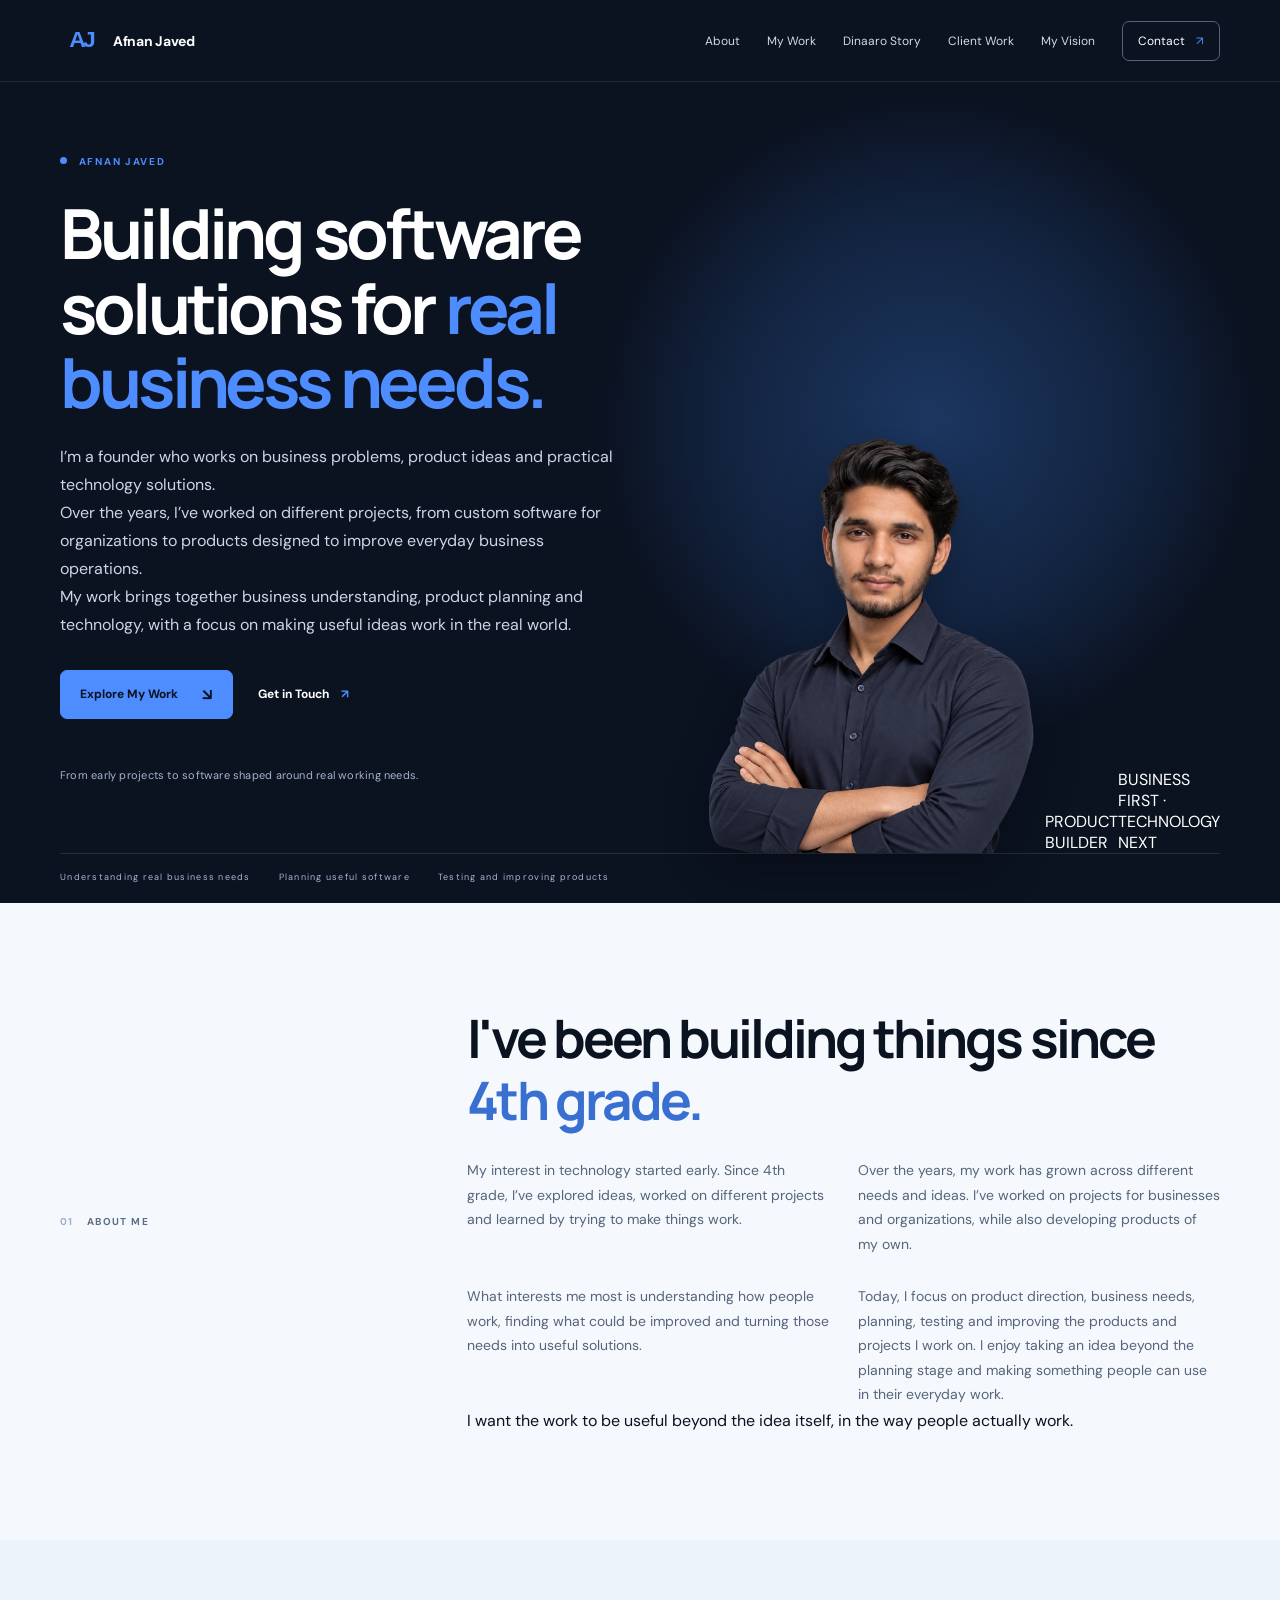
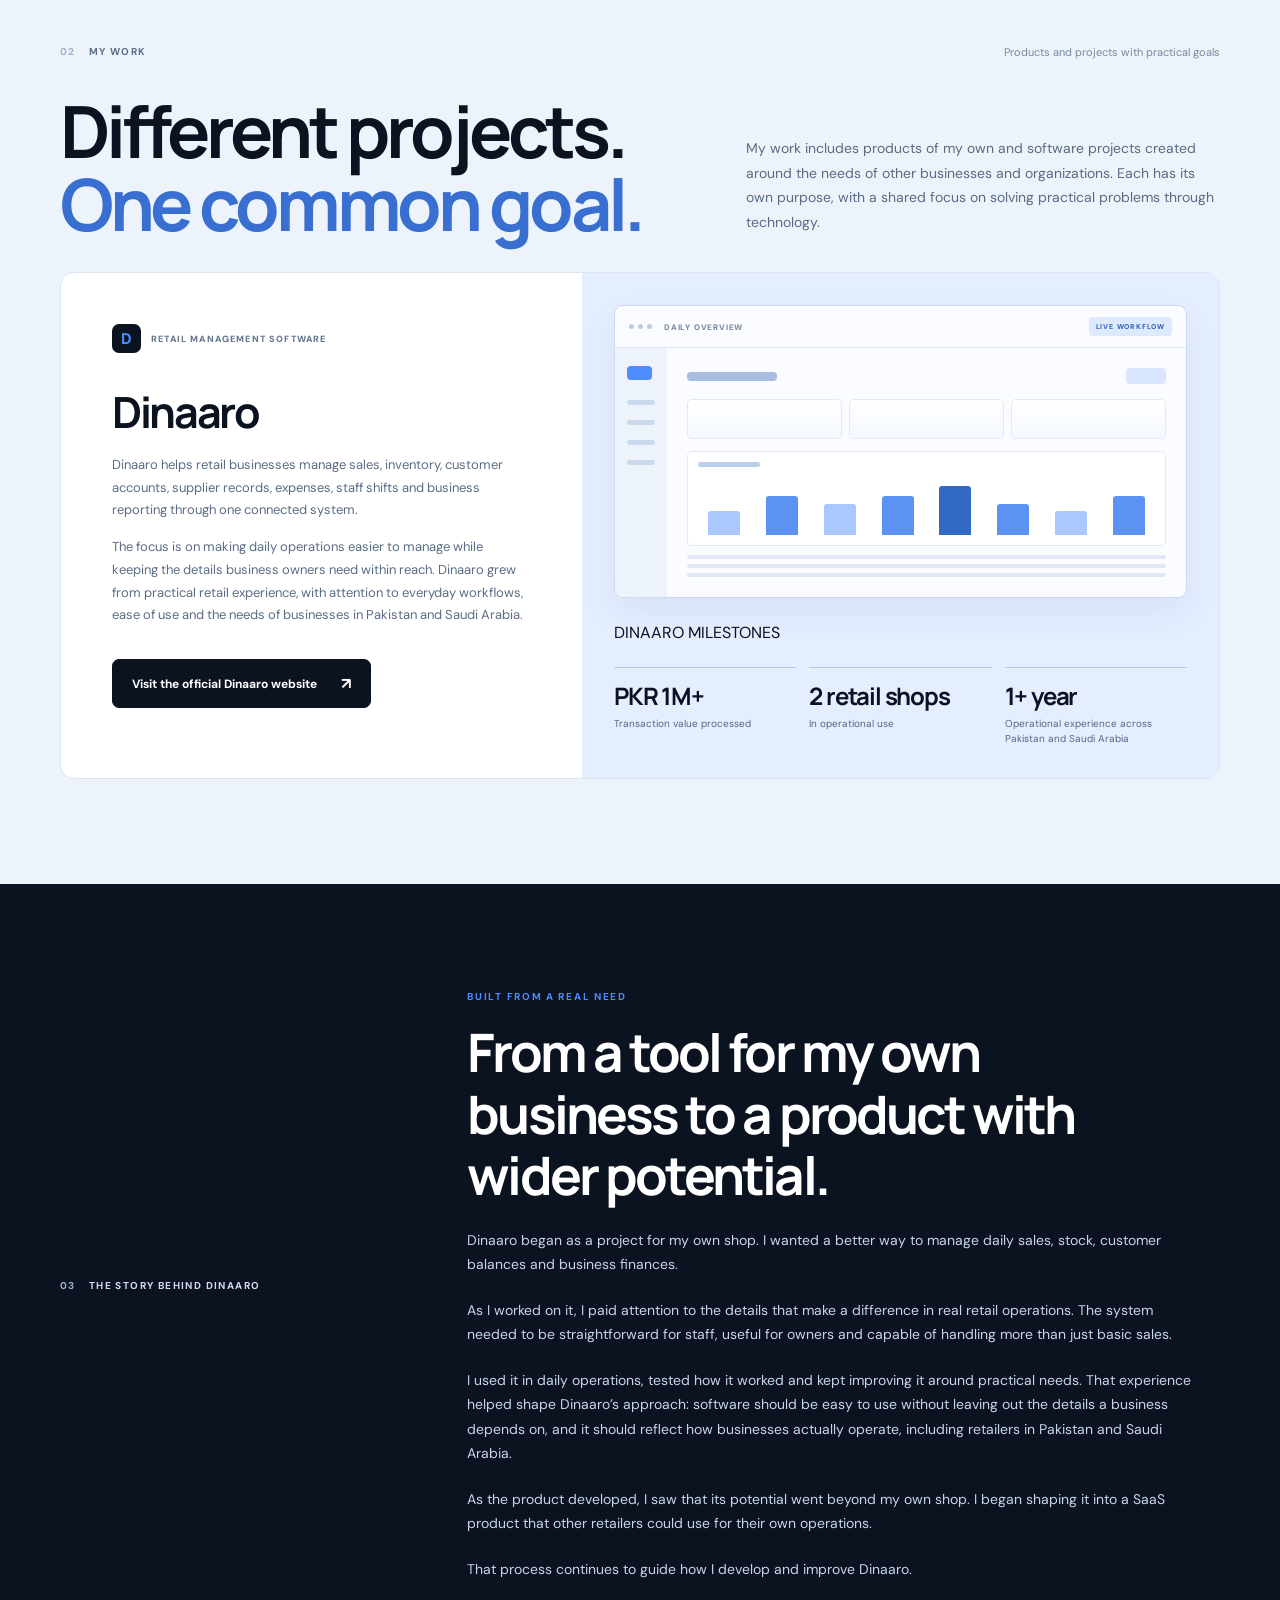
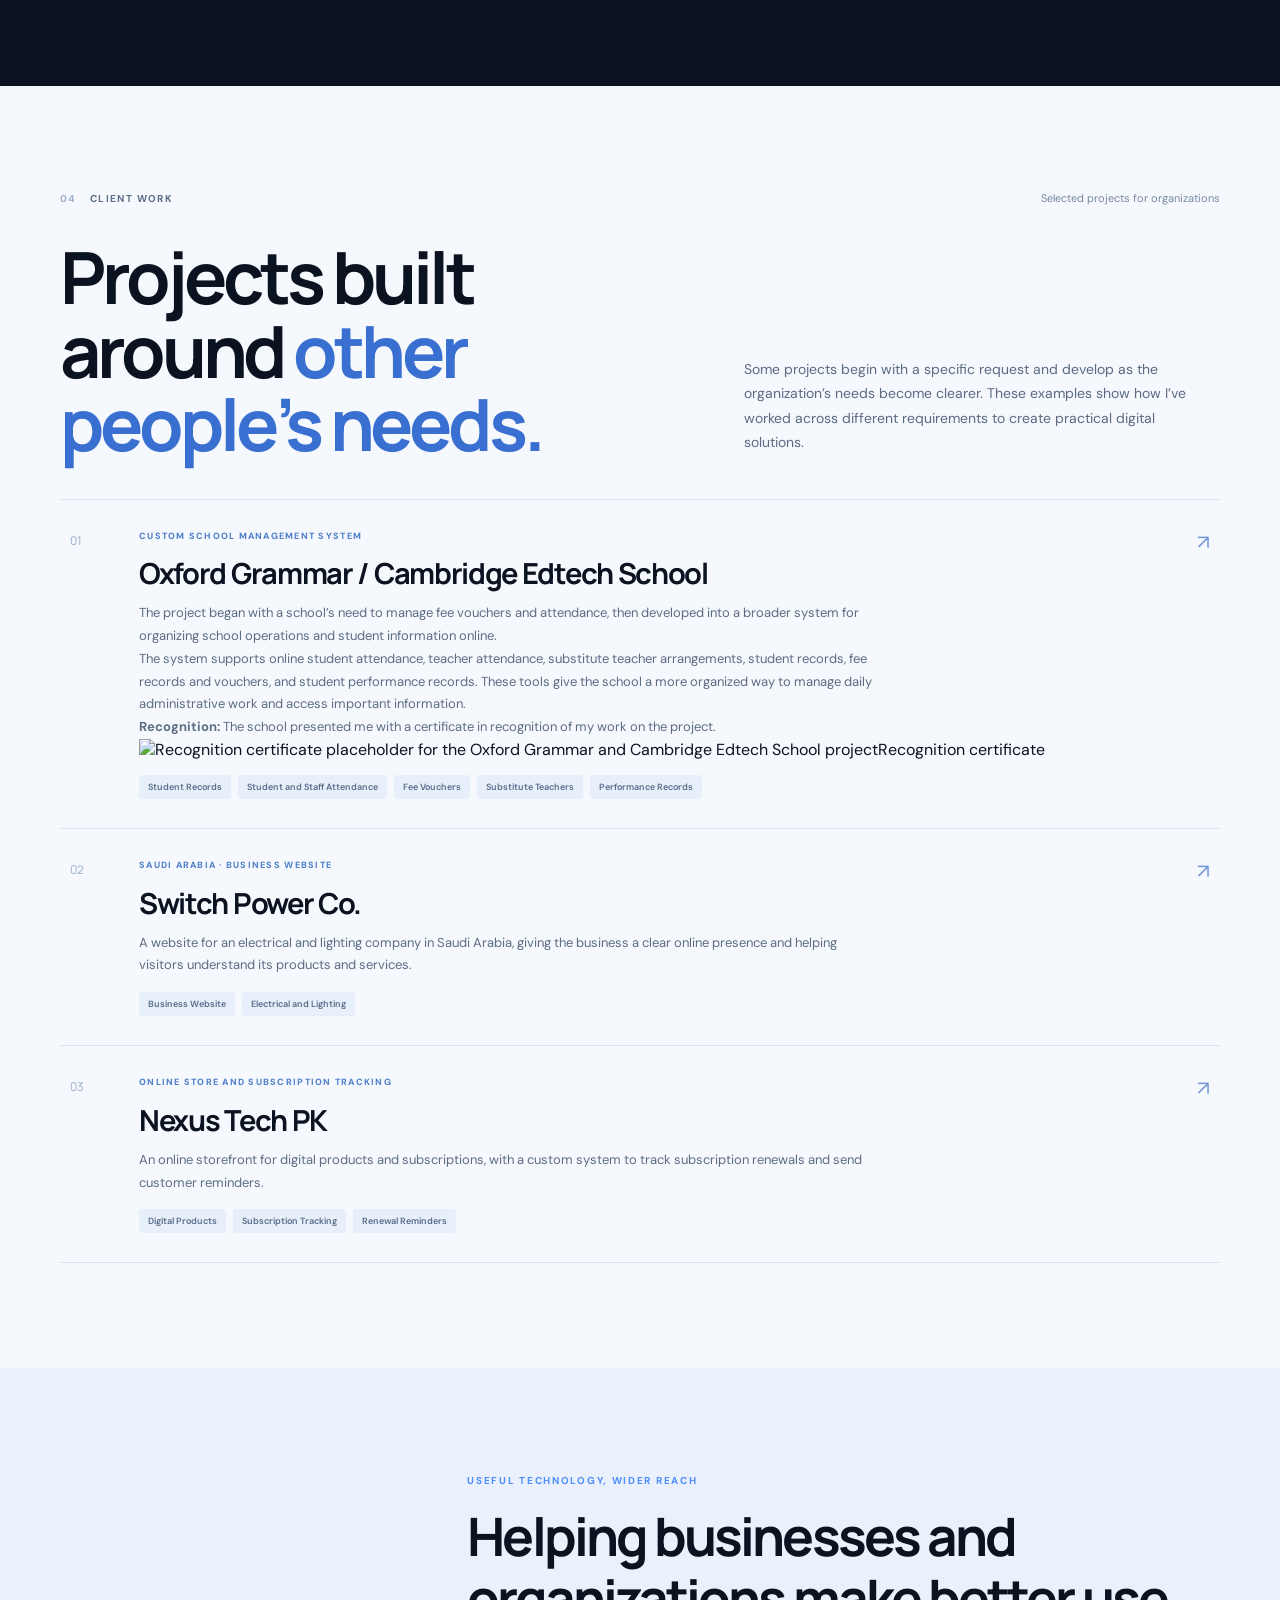
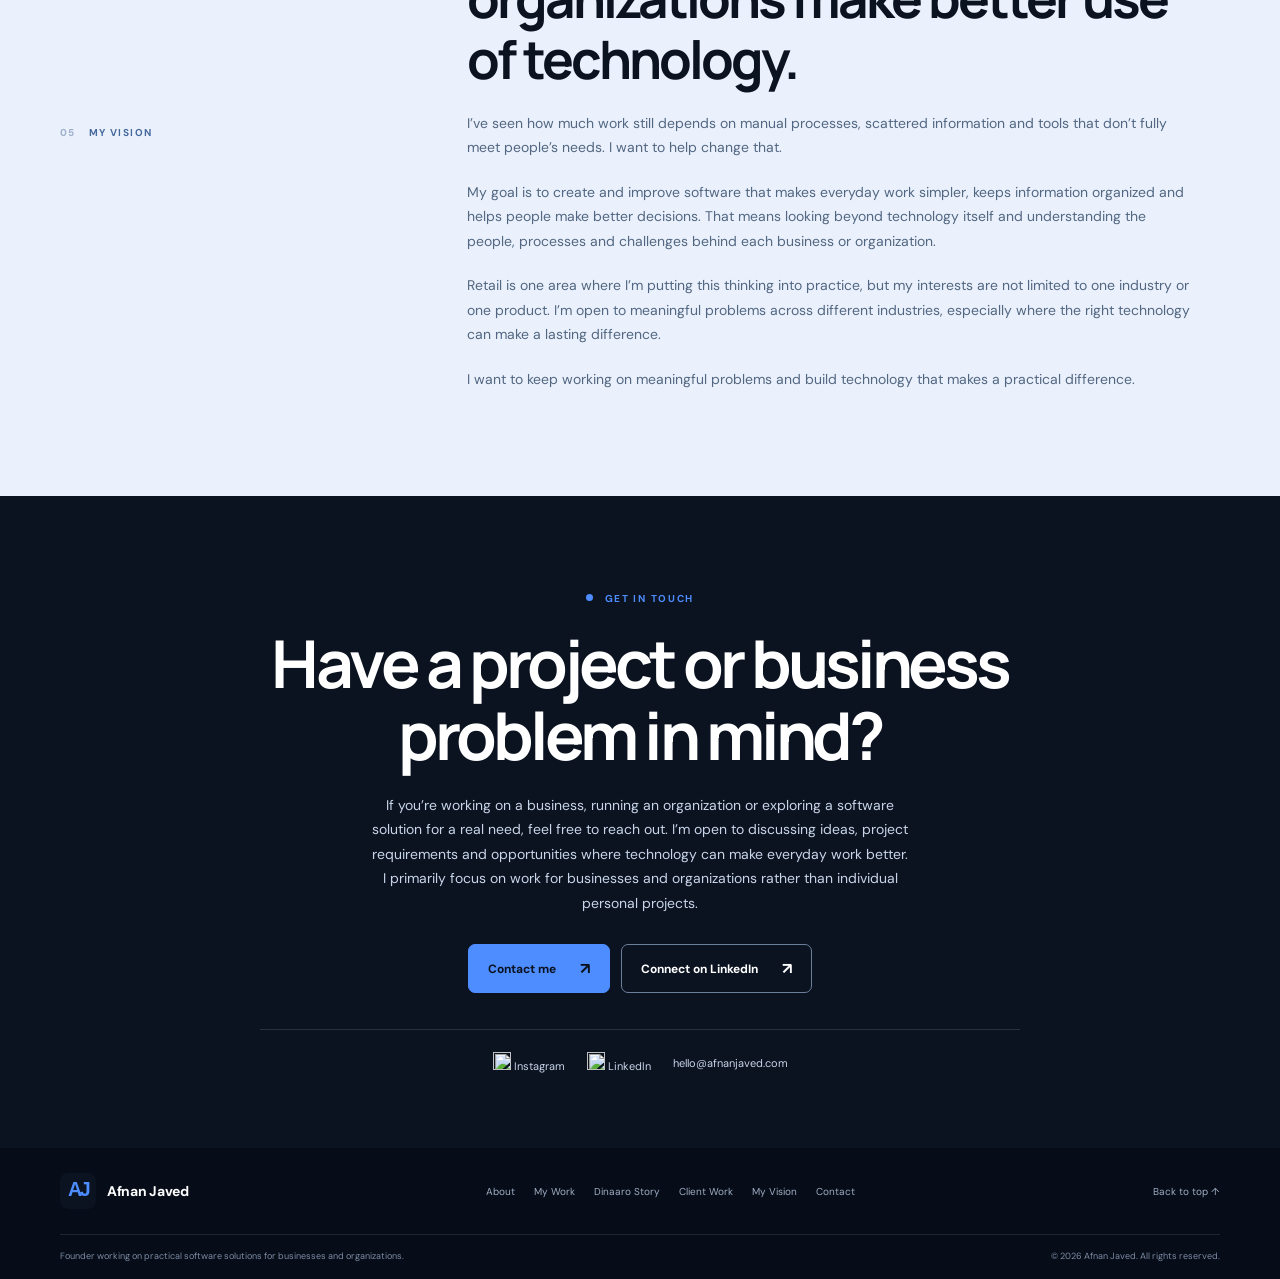
==== index.html @ a4ddd130 "Refine portfolio sections and project presentation" ====
<!doctype html>
<html lang="en">
<head>
  <meta charset="utf-8">
  <meta name="viewport" content="width=device-width, initial-scale=1">
  <meta name="theme-color" content="#0B1220">
  <meta name="description" content="Afnan Javed is a founder working on practical software solutions for businesses and organizations. Explore Dinaaro, custom school management software, business websites and digital systems.">
  <meta name="author" content="Afnan Javed">
  <meta name="robots" content="index,follow,max-image-preview:large">
  <title>Afnan Javed | Founder Building Practical Software Solutions</title>
  <link rel="canonical" href="https://afnanjaved.com/">
  <link rel="icon" href="/favicon.svg" type="image/svg+xml">
  <link rel="preconnect" href="https://fonts.googleapis.com">
  <link rel="preconnect" href="https://fonts.gstatic.com" crossorigin>
  <link href="https://fonts.googleapis.com/css2?family=DM+Sans:wght@400;500;600;700&family=Manrope:wght@400;500;600;700;800&display=swap" rel="stylesheet">
  <link rel="preload" href="/assets/afnan-portrait-clean.webp" as="image" type="image/webp">
  <link rel="stylesheet" href="/styles.css">
  <meta property="og:type" content="profile">
  <meta property="og:locale" content="en_PK">
  <meta property="og:site_name" content="Afnan Javed">
  <meta property="profile:first_name" content="Afnan">
  <meta property="profile:last_name" content="Javed">
  <meta property="og:title" content="Afnan Javed | Founder Building Practical Software Solutions">
  <meta property="og:description" content="Explore Afnan Javed’s work across business software, Dinaaro retail management software, custom school systems, business websites and digital products.">
  <meta property="og:url" content="https://afnanjaved.com/">
  <meta property="og:image" content="https://afnanjaved.com/assets/afnan-about-portrait.webp">
  <meta property="og:image:alt" content="Afnan Javed">
  <meta name="twitter:card" content="summary_large_image">
  <meta name="twitter:title" content="Afnan Javed | Founder Building Practical Software Solutions">
  <meta name="twitter:description" content="Explore Afnan Javed’s work across business software, Dinaaro retail management software, custom school systems, business websites and digital products.">
  <meta name="twitter:image" content="https://afnanjaved.com/assets/afnan-about-portrait.webp">
  <script type="application/ld+json">
  {
    "@context": "https://schema.org",
    "@graph": [
      {
        "@type": "WebSite",
        "@id": "https://afnanjaved.com/#website",
        "name": "Afnan Javed",
        "url": "https://afnanjaved.com/",
        "inLanguage": "en",
        "description": "The portfolio of Afnan Javed, a founder focused on business needs, product direction and practical software solutions for businesses and organizations."
      },
      {
        "@type": "ProfilePage",
        "@id": "https://afnanjaved.com/#profile",
        "url": "https://afnanjaved.com/",
        "name": "Afnan Javed | Founder Building Practical Software Solutions",
        "mainEntity": { "@id": "https://afnanjaved.com/#person" },
        "isPartOf": { "@id": "https://afnanjaved.com/#website" }
      },
      {
        "@type": "Person",
        "@id": "https://afnanjaved.com/#person",
        "name": "Afnan Javed",
        "url": "https://afnanjaved.com/",
        "image": "https://afnanjaved.com/assets/afnan-about-portrait.webp",
        "description": "Afnan Javed is a founder from Pakistan who has been building projects since 4th grade. He focuses on business needs, product direction, planning, testing and improving practical technology solutions.",
        "jobTitle": "Founder",
        "homeLocation": { "@type": "Country", "name": "Pakistan" },
        "sameAs": [
          "https://www.linkedin.com/in/TheAfnanJaved/",
          "https://www.instagram.com/theafnanjaved/"
        ],
        "knowsAbout": [
          "Business problem solving",
          "Product direction and planning",
          "Business software",
          "Retail management software",
          "School management systems",
          "Business process improvement",
          "Custom digital systems",
          "Software testing and product improvement"
        ]
      },
      {
        "@type": "SoftwareApplication",
        "@id": "https://afnanjaved.com/#dinaaro",
        "name": "Dinaaro",
        "url": "https://dinaaro.com/",
        "applicationCategory": "BusinessApplication",
        "description": "Retail management software that brings sales, stock, customer accounts, supplier records and daily operations into one system.",
        "creator": { "@id": "https://afnanjaved.com/#person" }
      }
    ]
  }
  </script>
</head>
<body>
  <a class="skip-link" href="#main">Skip to content</a>
  <header class="site-header">
    <div class="container header-inner">
      <a class="brand" href="#home" aria-label="Afnan Javed home">
        <img src="/assets/favicon.svg" alt="" width="42" height="42">
        <span>Afnan Javed</span>
      </a>
      <button class="menu-toggle" type="button" aria-controls="site-nav" aria-expanded="false" aria-label="Open navigation">
        <span></span><span></span>
      </button>
      <nav class="site-nav" id="site-nav" aria-label="Main navigation">
        <a href="#about">About</a>
        <a href="#work">My Work</a>
        <a href="#story">Dinaaro Story</a>
        <a href="#client-work">Client Work</a>
        <a href="#vision">My Vision</a>
        <a class="nav-contact" href="#contact">Contact <span aria-hidden="true">↗</span></a>
      </nav>
    </div>
  </header>

  <main id="main">
    <section class="hero" id="home" aria-labelledby="hero-title">
      <div class="hero-glow" aria-hidden="true"></div>
      <div class="container hero-grid">
        <div class="hero-copy">
          <p class="eyebrow"><span class="eyebrow-dot"></span> AFNAN JAVED</p>
          <h1 id="hero-title">Building software solutions for <span>real business needs.</span></h1>
          <p class="hero-text">I’m a founder who works on business problems, product ideas and practical technology solutions.</p><p class="hero-text">Over the years, I’ve worked on different projects, from custom software for organizations to products designed to improve everyday business operations.</p><p class="hero-text">My work brings together business understanding, product planning and technology, with a focus on making useful ideas work in the real world.</p>
          <div class="hero-actions">
            <a class="button button-primary" href="#work">Explore My Work <span aria-hidden="true">↘</span></a>
            <a class="text-link light-link" href="#contact">Get in Touch <span aria-hidden="true">↗</span></a>
          </div>
          <p class="hero-note">From early projects to software shaped around real working needs.</p>
        </div>
        <div class="hero-visual">
          <div class="portrait-circle">
            <img class="hero-portrait" src="/assets/afnan-portrait-clean.webp" width="900" height="1100" alt="Portrait of Afnan Javed" fetchpriority="high" decoding="async">
          </div>
          <div class="visual-chip chip-top"><span class="status-dot"></span> PRODUCT BUILDER</div>
          <div class="visual-chip chip-bottom">BUSINESS FIRST · TECHNOLOGY NEXT</div>
        </div>
      </div>
      <div class="hero-bottom container"><span>Understanding real business needs</span><span>Planning useful software</span><span>Testing and improving products</span></div>
    </section>

    <section class="section about-section" id="about" aria-labelledby="about-title">
      <div class="container about-grid">
        <div class="section-kicker"><span>01</span><span>ABOUT ME</span></div>
        <div class="about-content">
          <h2 id="about-title">I've been building things since <span>4th grade.</span></h2>
          <div class="about-columns">
            <p>My interest in technology started early. Since 4th grade, I’ve explored ideas, worked on different projects and learned by trying to make things work.</p>
            <p>Over the years, my work has grown across different needs and ideas. I’ve worked on projects for businesses and organizations, while also developing products of my own.</p>
            <p>What interests me most is understanding how people work, finding what could be improved and turning those needs into useful solutions.</p>
            <p>Today, I focus on product direction, business needs, planning, testing and improving the products and projects I work on. I enjoy taking an idea beyond the planning stage and making something people can use in their everyday work.</p>
          </div>
          <p class="about-closing">I want the work to be useful beyond the idea itself, in the way people actually work.</p>
        </div>
      </div>
    </section>

    <section class="section work-section" id="work" aria-labelledby="work-title">
      <div class="container">
        <div class="section-topline"><div class="section-kicker"><span>02</span><span>MY WORK</span></div><span class="topline-note">Products and projects with practical goals</span></div>
        <div class="work-heading">
          <h2 id="work-title">Different projects. <span>One common goal.</span></h2>
          <p>My work includes products of my own and software projects created around the needs of other businesses and organizations. Each has its own purpose, with a shared focus on solving practical problems through technology.</p>
        </div>
        <article class="dinaaro-card">
          <div class="dinaaro-main">
            <div class="product-label"><span class="product-mark">D</span><span>RETAIL MANAGEMENT SOFTWARE</span></div>
            <h3>Dinaaro</h3>
            <p>Dinaaro helps retail businesses manage sales, inventory, customer accounts, supplier records, expenses, staff shifts and business reporting through one connected system.</p>
            <p>The focus is on making daily operations easier to manage while keeping the details business owners need within reach. Dinaaro grew from practical retail experience, with attention to everyday workflows, ease of use and the needs of businesses in Pakistan and Saudi Arabia.</p>
            <a class="button button-dark" href="https://dinaaro.com/" target="_blank" rel="noopener noreferrer">Visit the official Dinaaro website <span aria-hidden="true">↗</span></a>
          </div>
          <div class="dinaaro-side">
            <div class="product-window" aria-label="Dinaaro product preview">
              <div class="window-top"><div class="window-dots"><i></i><i></i><i></i></div><span>DAILY OVERVIEW</span><span class="window-pill">LIVE WORKFLOW</span></div>
              <div class="window-body">
                <div class="window-sidebar"><b></b><i></i><i></i><i></i><i></i></div>
                <div class="window-dashboard">
                  <div class="dash-heading"><span></span><b></b></div>
                  <div class="dash-stats"><i></i><i></i><i></i></div>
                  <div class="dash-chart"><span class="chart-label"></span><div class="chart-bars"><i></i><i></i><i></i><i></i><i></i><i></i><i></i><i></i></div></div>
                  <div class="dash-table"><i></i><i></i><i></i></div>
                </div>
              </div>
            </div>
            <div class="milestones-label">DINAARO MILESTONES</div><div class="dinaaro-facts"><div><strong>PKR 1M+</strong><span>Transaction value processed</span></div><div><strong>2 retail shops</strong><span>In operational use</span></div><div><strong>1+ year</strong><span>Operational experience across Pakistan and Saudi Arabia</span></div></div>
             
          </div>
        </article>
      </div>
    </section>

    <section class="section story-section" id="story" aria-labelledby="story-title">
      <div class="container story-grid">
        <div class="section-kicker"><span>03</span><span>THE STORY BEHIND DINAARO</span></div>
        <div class="story-content">
          <p class="eyebrow">BUILT FROM A REAL NEED</p>
          <h2>From a tool for my own business to a product with wider potential.</h2>
          <p>Dinaaro began as a project for my own shop. I wanted a better way to manage daily sales, stock, customer balances and business finances.</p>
          <p>As I worked on it, I paid attention to the details that make a difference in real retail operations. The system needed to be straightforward for staff, useful for owners and capable of handling more than just basic sales.</p>
          <p>I used it in daily operations, tested how it worked and kept improving it around practical needs. That experience helped shape Dinaaro’s approach: software should be easy to use without leaving out the details a business depends on, and it should reflect how businesses actually operate, including retailers in Pakistan and Saudi Arabia.</p>
          <p>As the product developed, I saw that its potential went beyond my own shop. I began shaping it into a SaaS product that other retailers could use for their own operations.</p>
          <p class="story-closing">That process continues to guide how I develop and improve Dinaaro.</p>
        </div>
      </div>
    </section>

    <section class="section client-section" id="client-work" aria-labelledby="client-title">
      <div class="container">
        <div class="section-topline"><div class="section-kicker"><span>04</span><span>CLIENT WORK</span></div><span class="topline-note">Selected projects for organizations</span></div>
        <div class="client-intro"><h2 id="client-title">Projects built around <span>other people’s needs.</span></h2><p>Some projects begin with a specific request and develop as the organization’s needs become clearer. These examples show how I’ve worked across different requirements to create practical digital solutions.</p></div>
        <div class="client-list">
          <article class="client-item school-item">
            <div class="client-number">01</div><div class="client-copy"><p class="client-type">CUSTOM SCHOOL MANAGEMENT SYSTEM</p><h3>Oxford Grammar / Cambridge Edtech School</h3><p>The project began with a school’s need to manage fee vouchers and attendance, then developed into a broader system for organizing school operations and student information online.</p><p>The system supports online student attendance, teacher attendance, substitute teacher arrangements, student records, fee records and vouchers, and student performance records. These tools give the school a more organized way to manage daily administrative work and access important information.</p><p><strong>Recognition:</strong> The school presented me with a certificate in recognition of my work on the project.</p><div class="recognition-image"><img src="/assets/oxford-recognition.svg" alt="Recognition certificate placeholder for the Oxford Grammar and Cambridge Edtech School project"><span>Recognition certificate</span></div><div class="client-tags"><span>Student Records</span><span>Student and Staff Attendance</span><span>Fee Vouchers</span><span>Substitute Teachers</span><span>Performance Records</span></div></div><div class="client-arrow" aria-hidden="true">↗</div>
          </article>
          <article class="client-item">
            <div class="client-number">02</div><div class="client-copy"><p class="client-type">SAUDI ARABIA · BUSINESS WEBSITE</p><h3>Switch Power Co.</h3><p>A website for an electrical and lighting company in Saudi Arabia, giving the business a clear online presence and helping visitors understand its products and services.</p><div class="client-tags"><span>Business Website</span><span>Electrical and Lighting</span></div> </div><div class="client-arrow" aria-hidden="true">↗</div>
          </article>
          <article class="client-item">
            <div class="client-number">03</div><div class="client-copy"><p class="client-type">ONLINE STORE AND SUBSCRIPTION TRACKING</p><h3>Nexus Tech PK</h3><p>An online storefront for digital products and subscriptions, with a custom system to track subscription renewals and send customer reminders.</p><div class="client-tags"><span>Digital Products</span><span>Subscription Tracking</span><span>Renewal Reminders</span></div> </div><div class="client-arrow" aria-hidden="true">↗</div>
          </article>
        </div>
      </div>
    </section>

    <section class="section vision-section" id="vision" aria-labelledby="vision-title">
      <div class="container vision-grid">
        <div class="section-kicker"><span>05</span><span>MY VISION</span></div>
        <div class="vision-content">
          <p class="eyebrow">USEFUL TECHNOLOGY, WIDER REACH</p>
          <h2>Helping businesses and organizations make better use of technology.</h2>
          <p>I’ve seen how much work still depends on manual processes, scattered information and tools that don’t fully meet people’s needs. I want to help change that.</p>
          <p>My goal is to create and improve software that makes everyday work simpler, keeps information organized and helps people make better decisions. That means looking beyond technology itself and understanding the people, processes and challenges behind each business or organization.</p>
          <p>Retail is one area where I’m putting this thinking into practice, but my interests are not limited to one industry or one product. I’m open to meaningful problems across different industries, especially where the right technology can make a lasting difference.</p>
          <p class="vision-closing">I want to keep working on meaningful problems and build technology that makes a practical difference.</p>
        </div>
      </div>
    </section>

    <section class="contact-section" id="contact" aria-labelledby="contact-title">
      <div class="container contact-inner">
        <p class="eyebrow"><span class="eyebrow-dot"></span> GET IN TOUCH</p>
        <h2 id="contact-title">Have a project or business problem in mind?</h2>
        <p>If you’re working on a business, running an organization or exploring a software solution for a real need, feel free to reach out. I’m open to discussing ideas, project requirements and opportunities where technology can make everyday work better. I primarily focus on work for businesses and organizations rather than individual personal projects.</p>
        <div class="contact-actions"><a class="button button-primary" href="mailto:hello@afnanjaved.com?subject=Business%20project%20inquiry">Contact me <span aria-hidden="true">↗</span></a><a class="button button-outline" href="https://www.linkedin.com/in/TheAfnanJaved/" target="_blank" rel="noopener noreferrer">Connect on LinkedIn <span aria-hidden="true">↗</span></a></div>
        <div class="contact-socials"><a href="https://www.instagram.com/theafnanjaved/" target="_blank" rel="noopener noreferrer"><img src="/assets/instagram-icon.svg" alt="" width="18" height="18"> Instagram</a><a href="https://www.linkedin.com/in/TheAfnanJaved/" target="_blank" rel="noopener noreferrer"><img src="/assets/linkedin-icon.svg" alt="" width="18" height="18"> LinkedIn</a><a href="mailto:hello@afnanjaved.com">hello@afnanjaved.com</a></div>
      </div>
    </section>
  </main>

  <footer class="site-footer">
    <div class="container footer-top"><a class="brand footer-brand" href="#home"><img src="/assets/favicon.svg" alt="" width="36" height="36"><span>Afnan Javed</span></a><nav aria-label="Footer navigation"><a href="#about">About</a><a href="#work">My Work</a><a href="#story">Dinaaro Story</a><a href="#client-work">Client Work</a><a href="#vision">My Vision</a><a href="#contact">Contact</a></nav><a class="back-top" href="#home">Back to top ↑</a></div>
    <div class="container footer-bottom"><span>Founder working on practical software solutions for businesses and organizations.</span><span>© <span id="copyright-year">2026</span> Afnan Javed. All rights reserved.</span></div>
  </footer>
  <script src="/script.js" defer></script>
</body>
</html>
---- styles.css ----
:root{color-scheme:light;--ink:#0B1220;--ink-soft:#172338;--paper:#F5F8FC;--white:#FFFFFF;--blue:#4D8DFF;--blue-dark:#3678F6;--muted:#6F7D91;--line:#DCE5F0;--pale-blue:#E5EEFF;--bluegray:#A8BDE0;--font-body:"DM Sans",sans-serif;--font-head:"Manrope",sans-serif}*{box-sizing:border-box}html{scroll-behavior:smooth;scroll-padding-top:88px}body{margin:0;background:var(--paper);color:var(--ink);font-family:var(--font-body);-webkit-font-smoothing:antialiased}body,button,a{font-family:var(--font-body)}a{color:inherit;text-decoration:none}img{max-width:100%}p,h1,h2,h3{margin:0}p{line-height:1.75}h1,h2,h3{font-family:var(--font-head);letter-spacing:-.055em}button{font:inherit}.container{width:min(1160px,calc(100% - 56px));margin-inline:auto}.skip-link{position:absolute;left:-10000px;top:12px;background:var(--blue);color:var(--ink);padding:12px;z-index:100}.skip-link:focus{left:12px}.site-header{height:82px;background:var(--ink);color:var(--white);position:relative;z-index:20;border-bottom:1px solid #ffffff17}.header-inner{height:100%;display:flex;align-items:center;justify-content:space-between;gap:28px}.brand{display:inline-flex;align-items:center;gap:11px;font-size:14px;font-weight:700;letter-spacing:-.02em;white-space:nowrap}.brand img{display:block;border-radius:11px}.site-nav{display:flex;align-items:center;gap:27px}.site-nav>a{font-size:12px;color:#D1D9E6;transition:color .2s}.site-nav>a:hover,.site-nav>a:focus-visible{color:var(--blue)}.site-nav .nav-contact{padding:11px 15px;border:1px solid #52647D;border-radius:7px;color:var(--white)}.nav-contact span{color:var(--blue);margin-left:8px}.menu-toggle{display:none}.hero{position:relative;overflow:hidden;background:var(--ink);color:var(--white);isolation:isolate}.hero-glow{position:absolute;z-index:-1;width:650px;height:650px;border-radius:50%;right:2%;top:2%;background:radial-gradient(circle,#1C3761 0%,#12233F 45%,transparent 72%)}.hero-grid{min-height:610px;display:grid;grid-template-columns:1.08fr .92fr;align-items:center;gap:28px}.hero-copy{padding:72px 0 68px;position:relative;z-index:2}.eyebrow{font-size:10px;font-weight:700;letter-spacing:.17em;line-height:1.5;color:#4E6F9E}.hero .eyebrow,.contact-section .eyebrow{color:var(--blue)}.eyebrow-dot{display:inline-block;width:7px;height:7px;border-radius:50%;background:var(--blue);margin:0 8px 1px 0}.hero h1{font-size:clamp(43px,5.4vw,70px);line-height:1.08;max-width:700px;margin:27px 0 23px}.hero h1 span{color:var(--blue)}.hero-text{font-size:16px;color:#CBD6E7;max-width:560px}.hero-actions{display:flex;align-items:center;gap:25px;flex-wrap:wrap;margin-top:31px}.button{min-height:49px;display:inline-flex;align-items:center;justify-content:center;gap:24px;padding:0 19px;border-radius:7px;font-size:12px;font-weight:700;transition:transform .2s,background .2s,border-color .2s}.button:hover{transform:translateY(-2px)}.button span{font-size:16px}.button-primary{background:var(--blue);color:var(--ink);border:1px solid var(--blue)}.button-primary:hover{background:#7DAEFF}.text-link{font-size:12px;font-weight:700}.light-link{color:var(--white)}.text-link span{color:var(--blue);margin-left:9px}.hero-note{margin-top:47px;color:#A3B4CC;font-size:11px;letter-spacing:.02em}.hero-visual{height:555px;position:relative;align-self:end;display:flex;justify-content:center;align-items:flex-end;min-width:0}.portrait-frame{position:absolute;bottom:40px;width:min(91%,450px);aspect-ratio:1/1.04;border:1px solid #5279B84f;border-radius:48% 48% 12px 12px;background:linear-gradient(145deg,#17345F,#0E1D35);overflow:hidden}.portrait-frame:after{content:"";position:absolute;inset:18px;border:1px solid #B7D1FF2c;border-radius:48% 48% 7px 7px}.hero-portrait{position:relative;z-index:1;display:block;height:100%;width:100%;object-fit:contain;object-position:center bottom;filter:drop-shadow(0 15px 22px #0004)}.frame-mark{position:absolute;width:8px;height:8px;border-radius:50%;background:var(--blue);z-index:2}.mark-one{top:17%;left:13%}.mark-two{right:12%;top:33%;background:#C9DDFF}.visual-label{position:absolute;z-index:3;left:0;bottom:67px;display:flex;align-items:center;gap:9px;padding:12px 15px;background:#F5F8FC;color:var(--ink);border-radius:7px;box-shadow:0 12px 35px #0002;font-size:11px;font-weight:700}.status-dot{width:7px;height:7px;border-radius:50%;background:#3B82F6}.visual-index{position:absolute;right:0;bottom:68px;color:#AFC4E5;font-size:10px;letter-spacing:.14em}.hero-bottom{display:flex;gap:28px;justify-content:flex-start;border-top:1px solid #ffffff1c;padding-top:17px;padding-bottom:20px;color:#A7B8D2;font-size:9px;letter-spacing:.14em}.section{padding:105px 0}.about-section{background:var(--paper)}.about-grid,.story-grid,.vision-grid{display:grid;grid-template-columns:.65fr 1.35fr;gap:45px}.section-kicker{display:flex;align-items:center;gap:13px;color:#5B6D87;font-size:10px;font-weight:700;letter-spacing:.14em}.section-kicker>span:first-child{color:#9CAFCB;font-variant-numeric:tabular-nums}.about-content h2,.story-content h2,.vision-content h2{font-size:clamp(34px,4.2vw,53px);line-height:1.16;max-width:800px}.about-content h2 span,.work-heading h2 span,.client-intro h2 span{color:#386FD0}.about-columns{display:grid;grid-template-columns:1fr 1fr;gap:28px;margin-top:27px}.about-columns p{font-size:14px;color:#56657B}.about-signoff{display:flex;align-items:center;gap:13px;margin-top:31px;color:#405575;font-size:12px;font-weight:700}.signoff-line{height:1px;width:43px;background:#6A96E8}.work-section{background:#EDF3FB}.section-topline{display:flex;align-items:center;justify-content:space-between;gap:20px}.topline-note{font-size:11px;color:#7788A1}.work-heading{display:grid;grid-template-columns:1fr .75fr;gap:55px;align-items:end;margin:35px 0 32px}.work-heading h2,.client-intro h2{font-size:clamp(42px,6vw,72px);line-height:1.02}.work-heading p,.client-intro>p{font-size:14px;color:#5A6B83;max-width:470px;padding-bottom:6px}.dinaaro-card{display:grid;grid-template-columns:.9fr 1.1fr;background:var(--white);border:1px solid #DCE5F0;border-radius:14px;overflow:hidden}.dinaaro-main{padding:clamp(27px,4vw,51px)}.product-label{display:flex;align-items:center;gap:10px;color:#61738B;font-size:9px;font-weight:800;letter-spacing:.13em}.product-mark{display:grid;place-items:center;width:29px;height:29px;background:var(--ink);color:var(--blue);border-radius:7px;font-family:var(--font-head);font-size:15px;letter-spacing:-.06em}.dinaaro-main h3{font-size:clamp(30px,3.5vw,43px);line-height:1.15;margin:34px 0 17px}.dinaaro-main>p{font-size:13px;color:#5B6D84;margin-bottom:14px}.button-dark{background:var(--ink);color:white;border:1px solid var(--ink);margin-top:18px}.button-dark:hover{background:#172B4D}.dinaaro-side{padding:32px;background:#E5EEFF;display:flex;flex-direction:column;justify-content:center;gap:24px}.product-window{min-height:260px;border:1px solid #CADAF4;border-radius:9px;overflow:hidden;background:#FAFCFF;box-shadow:0 15px 35px #1C376110}.window-top{height:42px;display:flex;align-items:center;gap:12px;padding:0 14px;border-bottom:1px solid #DFE8F5;color:#7486A0;font-size:8px;font-weight:800;letter-spacing:.1em}.window-dots{display:flex;gap:4px}.window-dots i{width:5px;height:5px;border-radius:50%;background:#B9CBE6}.window-pill{margin-left:auto;padding:5px 7px;background:#DCE9FF;color:#2F61B5;border-radius:4px;font-size:7px}.window-body{display:grid;grid-template-columns:52px 1fr;min-height:218px}.window-sidebar{padding:18px 12px;background:#EDF3FB;display:flex;flex-direction:column;gap:15px}.window-sidebar b{height:14px;width:25px;border-radius:4px;background:#4D8DFF;margin-bottom:5px}.window-sidebar i{height:5px;border-radius:4px;background:#CBD9EF}.window-dashboard{padding:20px}.dash-heading{display:flex;justify-content:space-between;align-items:center}.dash-heading span{height:9px;width:90px;border-radius:4px;background:#A8BDE0}.dash-heading b{height:16px;width:40px;border-radius:4px;background:#D8E6FF}.dash-stats{display:grid;grid-template-columns:repeat(3,1fr);gap:7px;margin-top:15px}.dash-stats i{height:40px;border-radius:5px;border:1px solid #E0E9F7;background:linear-gradient(180deg,#fff,#F4F8FF)}.dash-chart{margin-top:12px;height:95px;border:1px solid #E0E9F7;border-radius:5px;background:#fff;padding:10px;display:flex;flex-direction:column;justify-content:space-between}.chart-label{width:62px;height:5px;background:#BDCEE9;border-radius:4px}.chart-bars{display:flex;align-items:end;justify-content:space-around;height:55px;gap:6px}.chart-bars i{width:7%;border-radius:3px 3px 0 0;background:#A8C8FF;height:45%}.chart-bars i:nth-child(2n){height:72%;background:#5B92F4}.chart-bars i:nth-child(3n){height:58%}.chart-bars i:nth-child(5){height:90%;background:#3269C5}.dash-table{display:flex;flex-direction:column;gap:5px;margin-top:9px}.dash-table i{height:4px;width:100%;background:#DFE8F5;border-radius:4px}.dinaaro-facts{display:grid;grid-template-columns:repeat(3,1fr);gap:13px}.dinaaro-facts>div{border-top:1px solid #B7CAE8;padding-top:11px}.dinaaro-facts strong{display:block;font-family:var(--font-head);font-size:clamp(17px,2vw,24px);letter-spacing:-.05em}.dinaaro-facts span{display:block;color:#506684;font-size:10px;line-height:1.45;margin-top:5px}.facts-note{font-size:9px;color:#5B6F8E;line-height:1.5}.story-section{background:var(--ink);color:var(--white)}.story-section .section-kicker{color:#D2DEEF}.story-section .section-kicker>span:first-child{color:#A1B4D0}.story-content .eyebrow,.vision-content .eyebrow{color:var(--blue);margin-bottom:18px}.story-content h2{max-width:720px}.story-content>p:not(.eyebrow){max-width:730px;color:#C8D5E9;font-size:14px;margin-top:21px}.story-principle{display:flex;align-items:center;gap:14px;padding:18px 20px;margin-top:29px;max-width:620px;border:1px solid #ffffff25;border-radius:8px;background:#ffffff06}.principle-icon{color:var(--blue);font-size:22px}.story-principle p{font-size:12px;color:#E8F0FF}.story-principle strong{color:var(--blue)}.client-section{background:var(--paper)}.client-intro{display:grid;grid-template-columns:1fr .75fr;gap:50px;align-items:end;margin:35px 0 38px}.client-list{border-top:1px solid var(--line)}.client-item{display:grid;grid-template-columns:45px 1fr 28px;gap:24px;padding:29px 10px;border-bottom:1px solid var(--line);align-items:start;transition:background .2s,padding .2s}.client-item:hover{background:#ffffff70;padding-left:17px;padding-right:17px}.client-number{font-family:var(--font-head);font-size:12px;color:#9BAFCB;padding-top:3px}.client-type{font-size:9px;font-weight:800;letter-spacing:.14em;color:#4F7FCB}.client-copy h3{font-size:clamp(21px,2.8vw,29px);margin:9px 0 9px;letter-spacing:-.045em}.client-copy>p:not(.client-type){max-width:740px;font-size:13px;color:#5D6D84}.client-tags{display:flex;flex-wrap:wrap;gap:7px;margin-top:15px}.client-tags span{padding:6px 9px;background:#E7EFFB;border-radius:4px;color:#586C88;font-size:9px;font-weight:600}.client-arrow{font-size:20px;color:#7296D7;text-align:right}.client-footnote{margin-top:18px;font-size:10px;color:#8493A8}.vision-section{background:#EAF1FC}.vision-section .section-kicker{color:#45689D}.vision-content h2{max-width:750px}.vision-content>p:not(.eyebrow){font-size:14px;color:#536782;max-width:730px;margin-top:20px}.vision-signature{display:flex;flex-wrap:wrap;gap:8px;margin-top:28px}.vision-signature span{padding:9px 12px;border:1px solid #C7D7F0;border-radius:5px;color:#3F639B;font-size:10px;font-weight:700}.contact-section{background:var(--ink);color:var(--white);padding:95px 0 75px;text-align:center}.contact-inner{max-width:760px}.contact-section h2{font-size:clamp(38px,5.7vw,66px);line-height:1.08;letter-spacing:-.06em;margin:22px 0}.contact-section>div>p:not(.eyebrow){font-size:14px;color:#C8D5E8;max-width:540px;margin:0 auto}.contact-actions{display:flex;justify-content:center;gap:11px;flex-wrap:wrap;margin-top:29px}.button-outline{border:1px solid #6B7F9B;color:var(--white);background:transparent}.button-outline:hover{border-color:var(--blue)}.contact-socials{display:flex;align-items:center;justify-content:center;gap:22px;flex-wrap:wrap;margin-top:36px;padding-top:22px;border-top:1px solid #ffffff20}.contact-socials a{font-size:11px;color:#C8D5E8}.contact-socials a:hover{color:var(--blue)}.contact-socials span{color:var(--blue);margin-left:5px}.site-footer{background:#070D18;color:#C8D3E5;padding:25px 0 17px}.footer-top{display:flex;align-items:center;justify-content:space-between;gap:25px;padding-bottom:25px}.footer-brand{color:white}.footer-brand img{border-radius:8px}.footer-top nav{display:flex;gap:19px;flex-wrap:wrap}.footer-top nav a,.back-top{font-size:10px;color:#9EADC3}.footer-top nav a:hover,.back-top:hover{color:var(--blue)}.back-top{white-space:nowrap}.footer-bottom{display:flex;justify-content:space-between;gap:15px;padding-top:15px;border-top:1px solid #ffffff1a;color:#7C8CA5;font-size:9px}.footer-bottom>span:last-child{white-space:nowrap}@media(max-width:1000px){.site-nav{gap:15px}.site-nav>a{font-size:11px}.hero-grid{min-height:570px}.hero-visual{height:510px}.about-grid,.story-grid,.vision-grid{grid-template-columns:.48fr 1.52fr;gap:28px}.dinaaro-card{grid-template-columns:1fr 1fr}.dinaaro-side{padding:23px}.footer-top nav{gap:12px}}@media(max-width:760px){html{scroll-padding-top:72px}.container{width:calc(100% - 36px)}.site-header{height:72px}.header-inner{gap:12px}.brand{font-size:13px}.brand img{width:36px;height:36px}.menu-toggle{display:flex;flex-direction:column;align-items:center;justify-content:center;gap:5px;width:40px;height:38px;border:1px solid #52647D;border-radius:7px;background:transparent}.menu-toggle span{width:17px;height:1.5px;background:#fff;transition:transform .2s}.menu-toggle[aria-expanded=true] span:first-child{transform:translateY(3.25px) rotate(45deg)}.menu-toggle[aria-expanded=true] span:last-child{transform:translateY(-3.25px) rotate(-45deg)}.site-nav{display:none;position:absolute;top:71px;left:0;right:0;background:var(--ink);padding:10px 22px 20px;border-top:1px solid #ffffff19;box-shadow:0 18px 25px #0002}.site-nav.is-open{display:flex;flex-direction:column;align-items:stretch;gap:0}.site-nav>a{padding:14px 2px;border-bottom:1px solid #ffffff13;font-size:13px}.site-nav .nav-contact{margin-top:12px;padding:13px 14px;border:1px solid #52647D}.hero-grid{display:flex;flex-direction:column;align-items:stretch;gap:0;min-height:0}.hero-copy{padding:55px 0 12px}.hero h1{font-size:clamp(39px,10vw,54px);margin:23px 0 18px}.hero-text{font-size:14px}.hero-note{margin-top:28px;line-height:1.6}.hero-visual{height:360px;max-width:500px;width:100%;align-self:center;margin-top:2px}.portrait-frame{width:min(83%,340px);bottom:22px}.visual-label{left:0;bottom:43px;padding:10px 11px;font-size:9px}.visual-index{right:0;bottom:44px;font-size:9px}.hero-bottom{gap:10px;justify-content:space-between;font-size:7px;letter-spacing:.08em;padding-top:14px}.section{padding:68px 0}.about-grid,.story-grid,.vision-grid{grid-template-columns:1fr;gap:28px}.about-content h2,.story-content h2,.vision-content h2{font-size:clamp(34px,8.5vw,46px)}.about-columns{grid-template-columns:1fr;gap:14px;margin-top:19px}.about-columns p,.story-content>p:not(.eyebrow),.vision-content>p:not(.eyebrow){font-size:13px}.section-topline{align-items:flex-start}.topline-note{max-width:140px;text-align:right;font-size:9px;line-height:1.5}.work-heading,.client-intro{grid-template-columns:1fr;gap:15px;margin:28px 0}.work-heading h2,.client-intro h2{font-size:clamp(43px,12vw,61px)}.work-heading p,.client-intro>p{font-size:13px}.dinaaro-card{grid-template-columns:1fr}.dinaaro-main{padding:25px}.dinaaro-main h3{font-size:35px;margin:27px 0 14px}.dinaaro-side{padding:20px}.product-window{min-height:230px}.window-body{min-height:190px}.dinaaro-facts{gap:8px}.dinaaro-facts strong{font-size:18px}.dinaaro-facts span{font-size:9px}.client-item{grid-template-columns:24px 1fr 18px;gap:12px;padding:24px 0}.client-item:hover{padding-left:5px;padding-right:5px}.client-number{font-size:10px}.client-copy h3{font-size:22px}.client-copy>p:not(.client-type){font-size:12px}.client-type{font-size:8px;line-height:1.5}.client-tags{gap:5px}.client-tags span{font-size:8px}.client-arrow{font-size:17px}.vision-signature{gap:6px}.vision-signature span{font-size:9px;padding:8px 9px}.contact-section{padding:70px 0 55px}.contact-section h2{font-size:clamp(38px,10vw,53px)}.contact-section>div>p:not(.eyebrow){font-size:13px}.contact-actions{flex-direction:column;align-items:stretch}.contact-actions .button{width:100%}.contact-socials{gap:15px}.footer-top{align-items:flex-start;flex-direction:column;gap:20px}.footer-top nav{gap:12px 17px}.footer-bottom{font-size:8px;align-items:flex-start}}@media(prefers-reduced-motion:reduce){html{scroll-behavior:auto}*,*::before,*::after{transition:none!important;animation:none!important}}
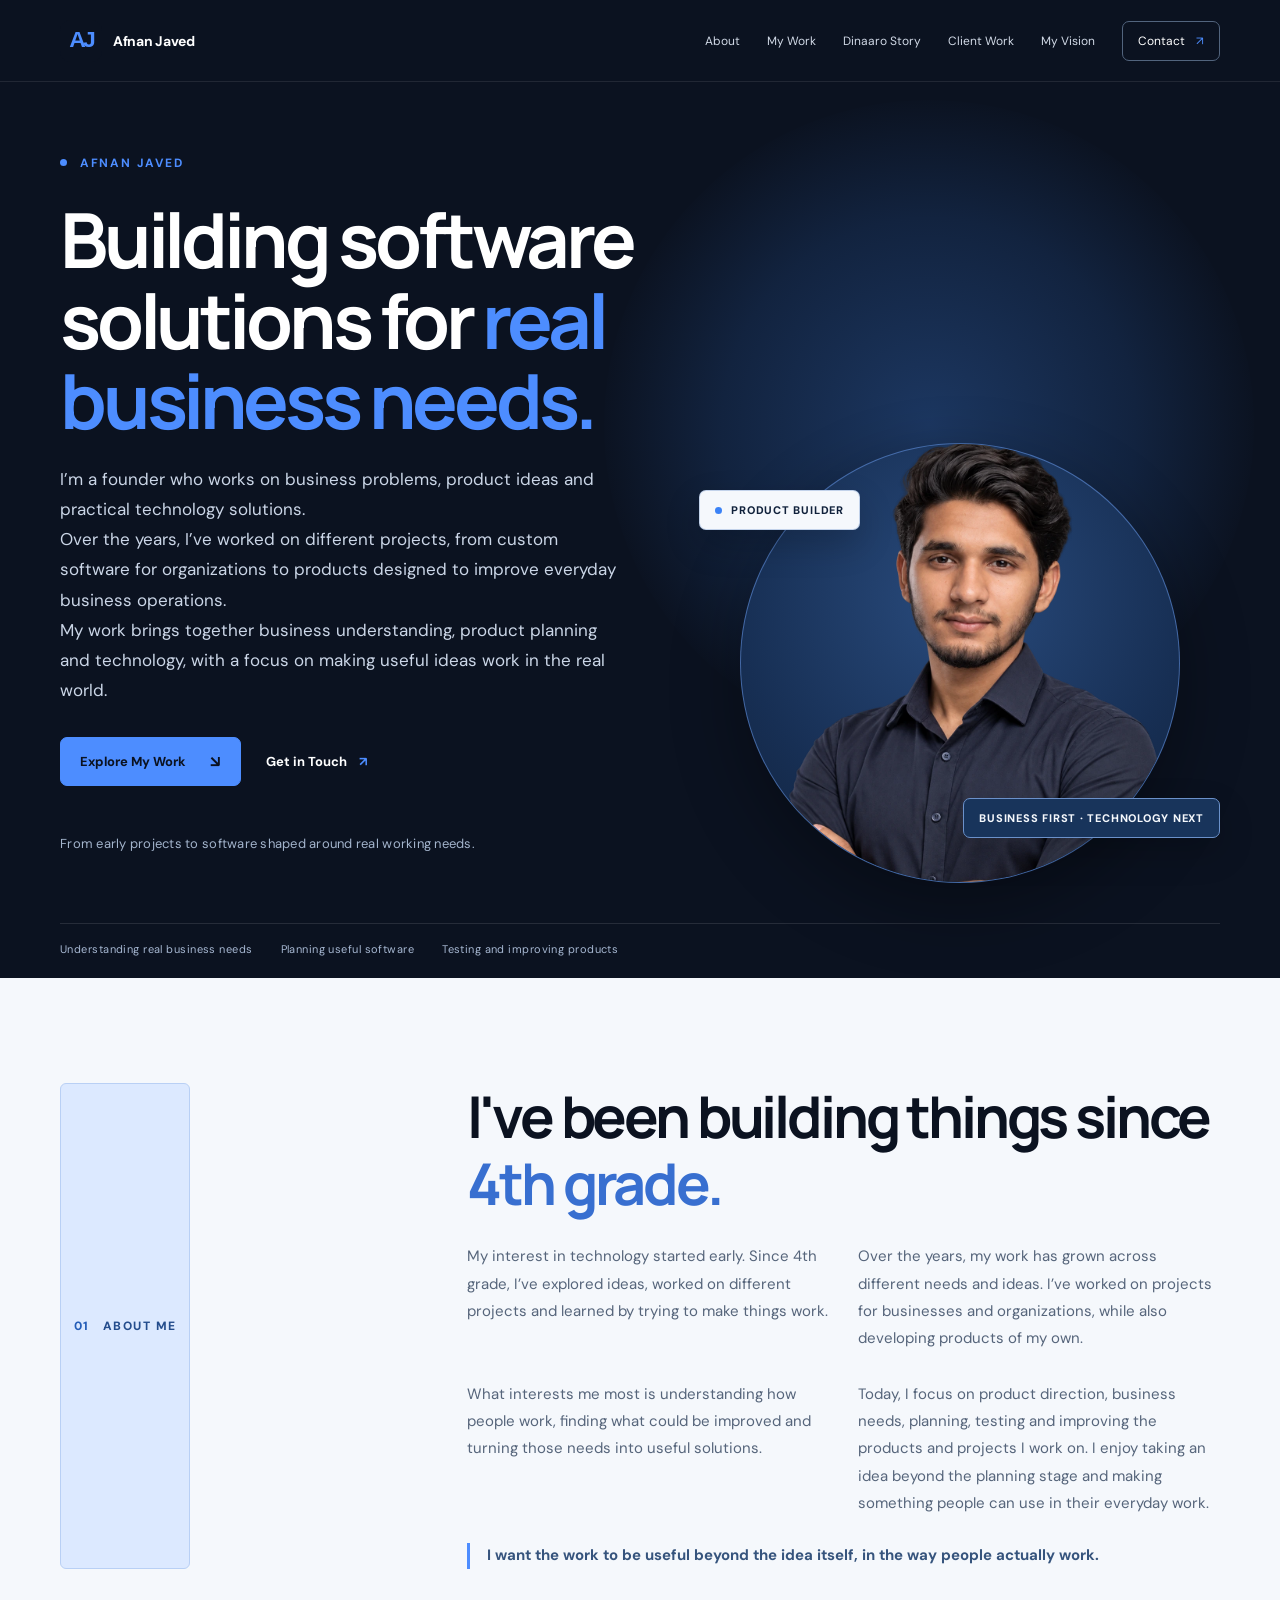
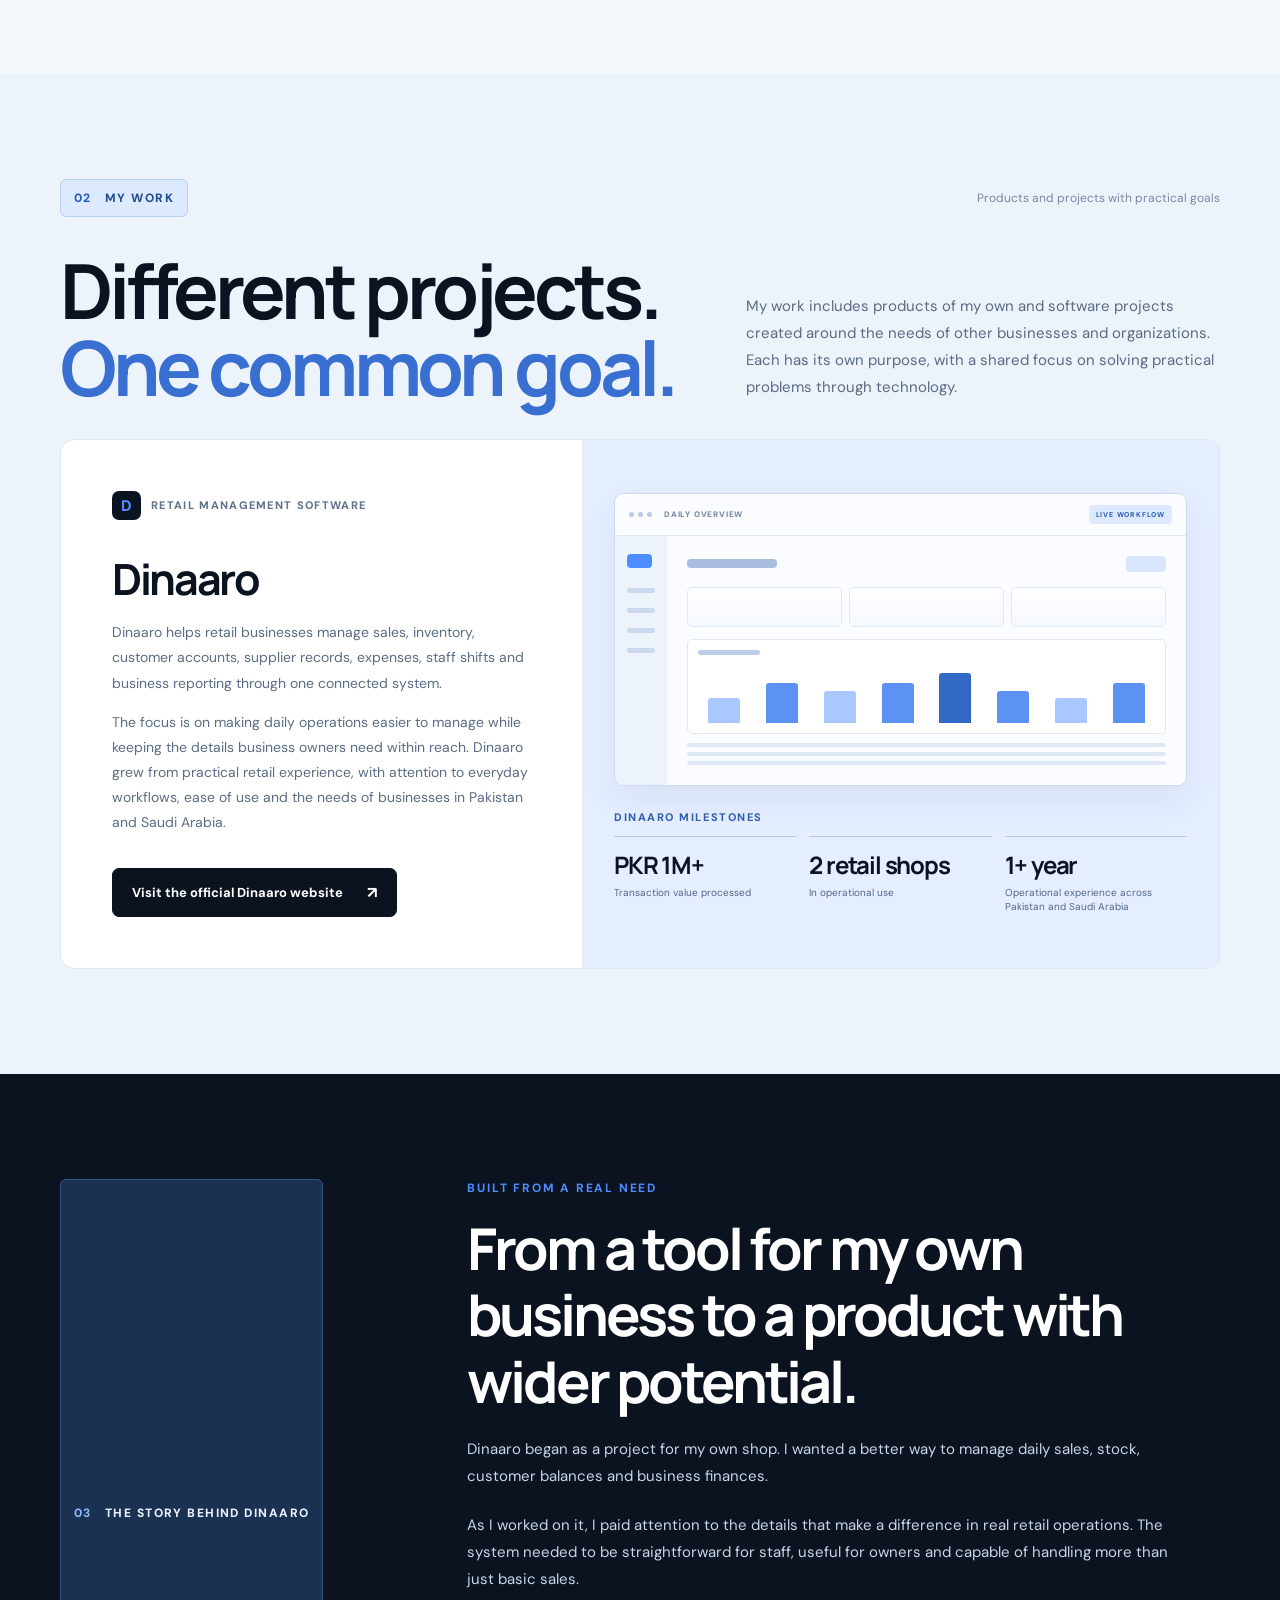
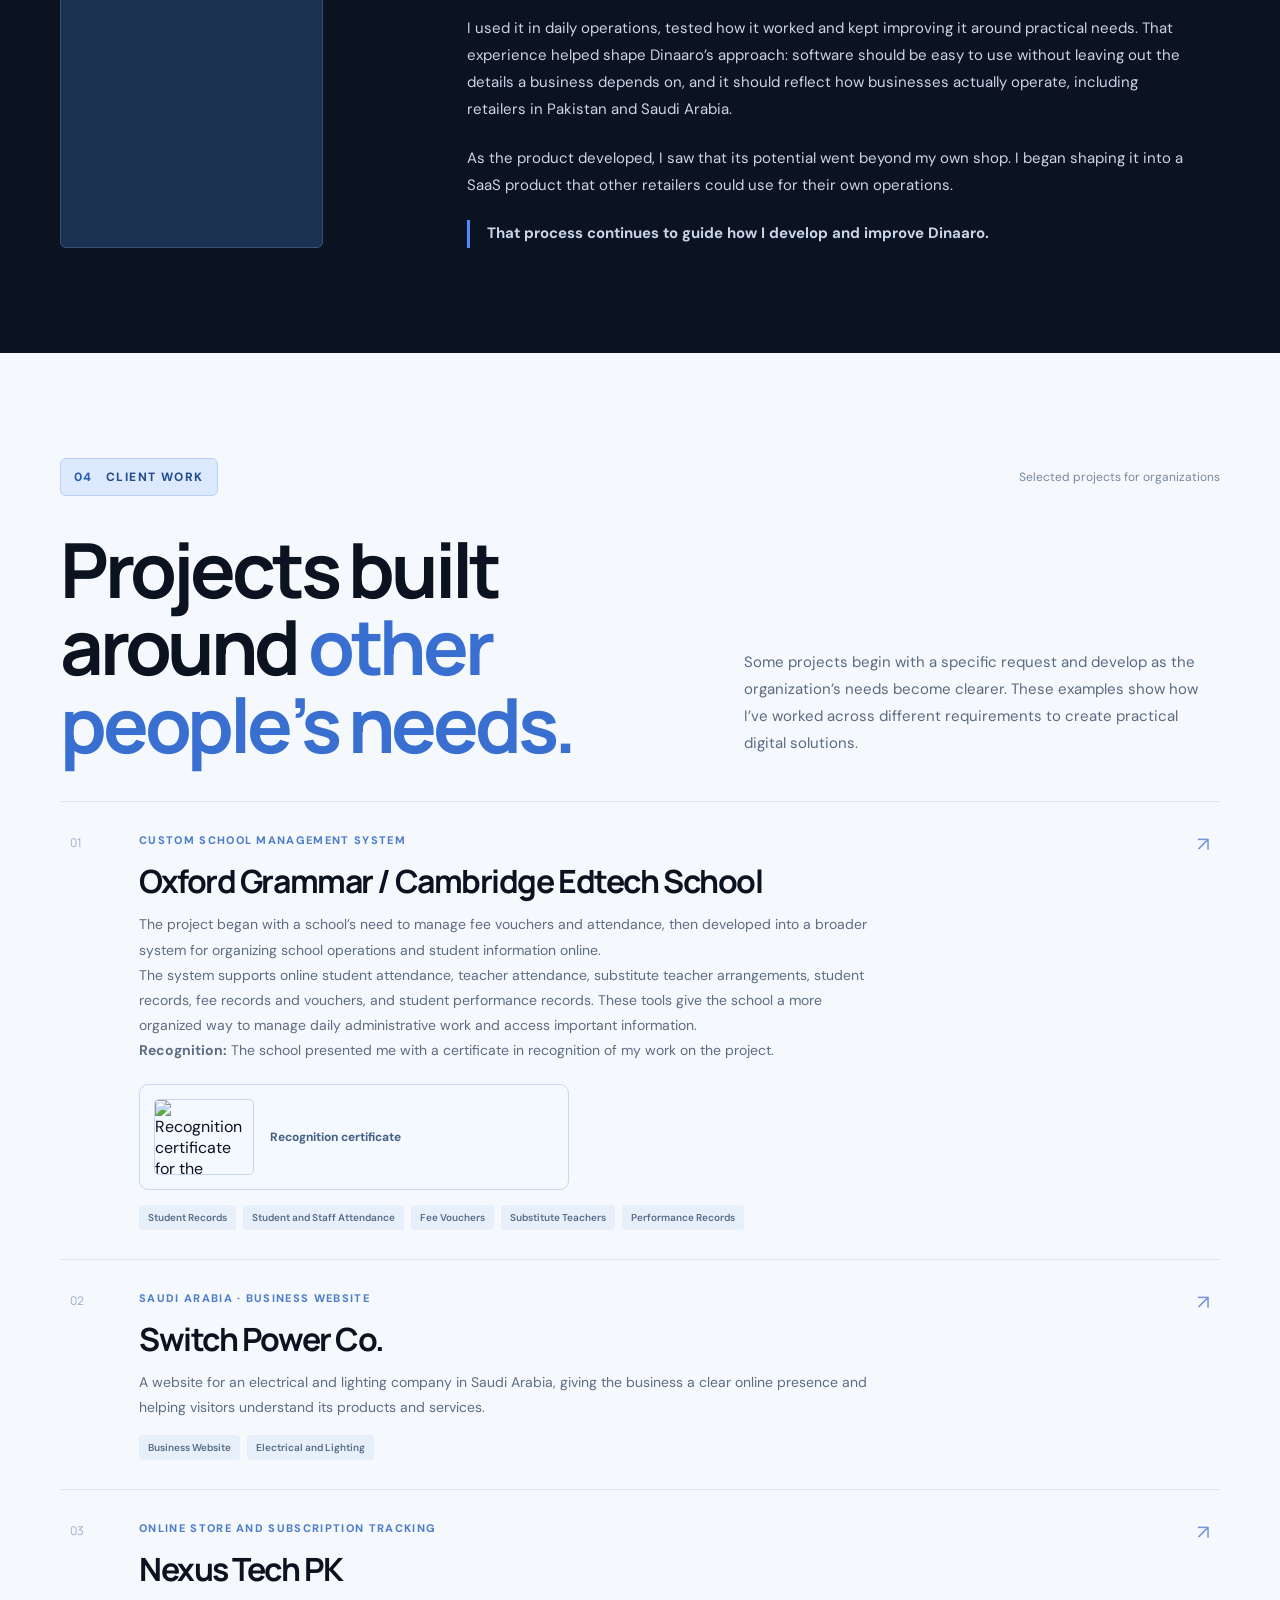
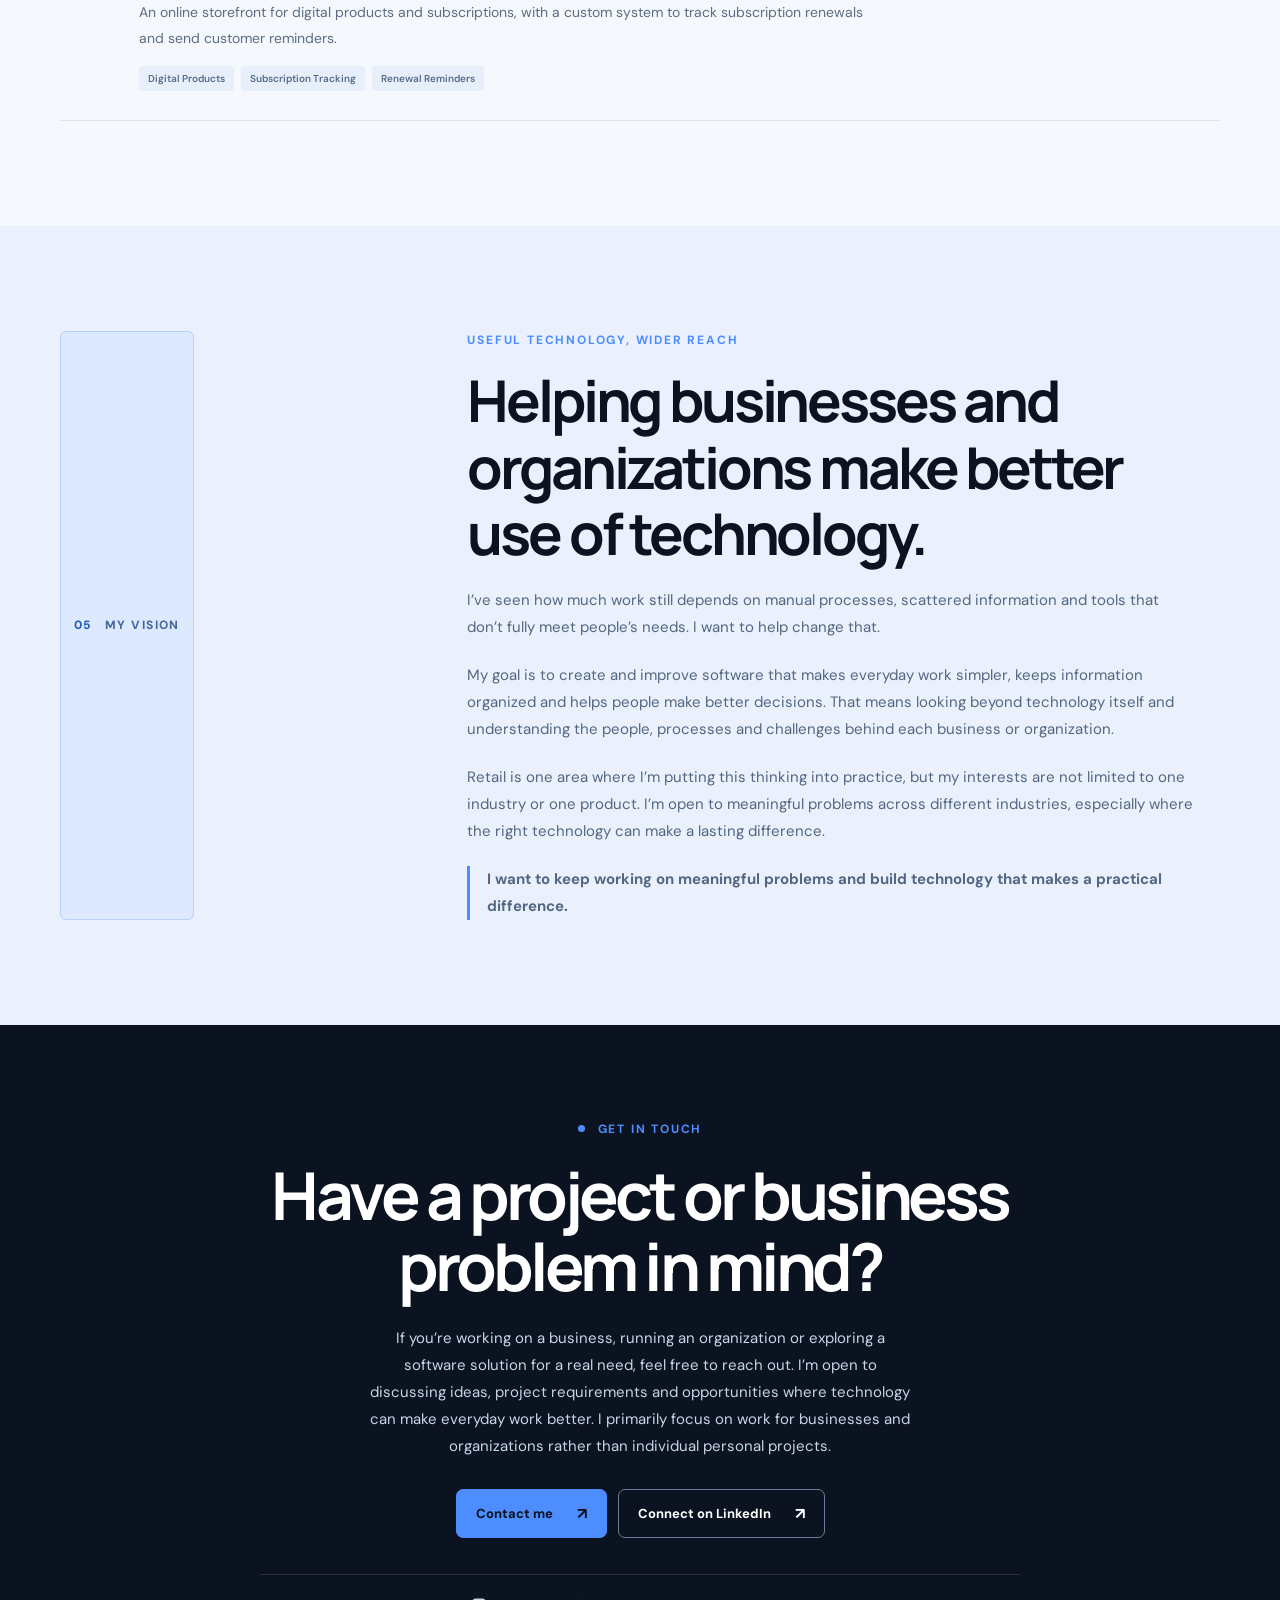
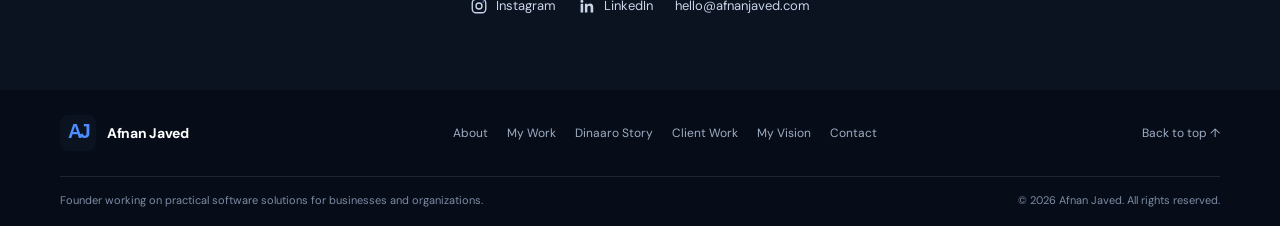
==== commit 2efaf6fe: "Enable automatic certificate image replacement" ====
--- a/index.html
+++ b/index.html
@@ -205,7 +205,7 @@
         <div class="client-intro"><h2 id="client-title">Projects built around <span>other people’s needs.</span></h2><p>Some projects begin with a specific request and develop as the organization’s needs become clearer. These examples show how I’ve worked across different requirements to create practical digital solutions.</p></div>
         <div class="client-list">
           <article class="client-item school-item">
-            <div class="client-number">01</div><div class="client-copy"><p class="client-type">CUSTOM SCHOOL MANAGEMENT SYSTEM</p><h3>Oxford Grammar / Cambridge Edtech School</h3><p>The project began with a school’s need to manage fee vouchers and attendance, then developed into a broader system for organizing school operations and student information online.</p><p>The system supports online student attendance, teacher attendance, substitute teacher arrangements, student records, fee records and vouchers, and student performance records. These tools give the school a more organized way to manage daily administrative work and access important information.</p><p><strong>Recognition:</strong> The school presented me with a certificate in recognition of my work on the project.</p><div class="recognition-image"><img src="/assets/oxford-recognition.svg" alt="Recognition certificate placeholder for the Oxford Grammar and Cambridge Edtech School project"><span>Recognition certificate</span></div><div class="client-tags"><span>Student Records</span><span>Student and Staff Attendance</span><span>Fee Vouchers</span><span>Substitute Teachers</span><span>Performance Records</span></div></div><div class="client-arrow" aria-hidden="true">↗</div>
+            <div class="client-number">01</div><div class="client-copy"><p class="client-type">CUSTOM SCHOOL MANAGEMENT SYSTEM</p><h3>Oxford Grammar / Cambridge Edtech School</h3><p>The project began with a school’s need to manage fee vouchers and attendance, then developed into a broader system for organizing school operations and student information online.</p><p>The system supports online student attendance, teacher attendance, substitute teacher arrangements, student records, fee records and vouchers, and student performance records. These tools give the school a more organized way to manage daily administrative work and access important information.</p><p><strong>Recognition:</strong> The school presented me with a certificate in recognition of my work on the project.</p><div class="recognition-image"><picture><source srcset="/assets/oxford-recognition.webp" type="image/webp"><source srcset="/assets/oxford-recognition.jpg" type="image/jpeg"><img src="/assets/oxford-recognition.svg" alt="Recognition certificate for the Oxford Grammar and Cambridge Edtech School project"></picture><span>Recognition certificate</span></div><div class="client-tags"><span>Student Records</span><span>Student and Staff Attendance</span><span>Fee Vouchers</span><span>Substitute Teachers</span><span>Performance Records</span></div></div><div class="client-arrow" aria-hidden="true">↗</div>
           </article>
           <article class="client-item">
             <div class="client-number">02</div><div class="client-copy"><p class="client-type">SAUDI ARABIA · BUSINESS WEBSITE</p><h3>Switch Power Co.</h3><p>A website for an electrical and lighting company in Saudi Arabia, giving the business a clear online presence and helping visitors understand its products and services.</p><div class="client-tags"><span>Business Website</span><span>Electrical and Lighting</span></div> </div><div class="client-arrow" aria-hidden="true">↗</div>
--- a/styles.css
+++ b/styles.css
@@ -1 +1,48 @@
-:root{color-scheme:light;--ink:#0B1220;--ink-soft:#172338;--paper:#F5F8FC;--white:#FFFFFF;--blue:#4D8DFF;--blue-dark:#3678F6;--muted:#6F7D91;--line:#DCE5F0;--pale-blue:#E5EEFF;--bluegray:#A8BDE0;--font-body:"DM Sans",sans-serif;--font-head:"Manrope",sans-serif}*{box-sizing:border-box}html{scroll-behavior:smooth;scroll-padding-top:88px}body{margin:0;background:var(--paper);color:var(--ink);font-family:var(--font-body);-webkit-font-smoothing:antialiased}body,button,a{font-family:var(--font-body)}a{color:inherit;text-decoration:none}img{max-width:100%}p,h1,h2,h3{margin:0}p{line-height:1.75}h1,h2,h3{font-family:var(--font-head);letter-spacing:-.055em}button{font:inherit}.container{width:min(1160px,calc(100% - 56px));margin-inline:auto}.skip-link{position:absolute;left:-10000px;top:12px;background:var(--blue);color:var(--ink);padding:12px;z-index:100}.skip-link:focus{left:12px}.site-header{height:82px;background:var(--ink);color:var(--white);position:relative;z-index:20;border-bottom:1px solid #ffffff17}.header-inner{height:100%;display:flex;align-items:center;justify-content:space-between;gap:28px}.brand{display:inline-flex;align-items:center;gap:11px;font-size:14px;font-weight:700;letter-spacing:-.02em;white-space:nowrap}.brand img{display:block;border-radius:11px}.site-nav{display:flex;align-items:center;gap:27px}.site-nav>a{font-size:12px;color:#D1D9E6;transition:color .2s}.site-nav>a:hover,.site-nav>a:focus-visible{color:var(--blue)}.site-nav .nav-contact{padding:11px 15px;border:1px solid #52647D;border-radius:7px;color:var(--white)}.nav-contact span{color:var(--blue);margin-left:8px}.menu-toggle{display:none}.hero{position:relative;overflow:hidden;background:var(--ink);color:var(--white);isolation:isolate}.hero-glow{position:absolute;z-index:-1;width:650px;height:650px;border-radius:50%;right:2%;top:2%;background:radial-gradient(circle,#1C3761 0%,#12233F 45%,transparent 72%)}.hero-grid{min-height:610px;display:grid;grid-template-columns:1.08fr .92fr;align-items:center;gap:28px}.hero-copy{padding:72px 0 68px;position:relative;z-index:2}.eyebrow{font-size:10px;font-weight:700;letter-spacing:.17em;line-height:1.5;color:#4E6F9E}.hero .eyebrow,.contact-section .eyebrow{color:var(--blue)}.eyebrow-dot{display:inline-block;width:7px;height:7px;border-radius:50%;background:var(--blue);margin:0 8px 1px 0}.hero h1{font-size:clamp(43px,5.4vw,70px);line-height:1.08;max-width:700px;margin:27px 0 23px}.hero h1 span{color:var(--blue)}.hero-text{font-size:16px;color:#CBD6E7;max-width:560px}.hero-actions{display:flex;align-items:center;gap:25px;flex-wrap:wrap;margin-top:31px}.button{min-height:49px;display:inline-flex;align-items:center;justify-content:center;gap:24px;padding:0 19px;border-radius:7px;font-size:12px;font-weight:700;transition:transform .2s,background .2s,border-color .2s}.button:hover{transform:translateY(-2px)}.button span{font-size:16px}.button-primary{background:var(--blue);color:var(--ink);border:1px solid var(--blue)}.button-primary:hover{background:#7DAEFF}.text-link{font-size:12px;font-weight:700}.light-link{color:var(--white)}.text-link span{color:var(--blue);margin-left:9px}.hero-note{margin-top:47px;color:#A3B4CC;font-size:11px;letter-spacing:.02em}.hero-visual{height:555px;position:relative;align-self:end;display:flex;justify-content:center;align-items:flex-end;min-width:0}.portrait-frame{position:absolute;bottom:40px;width:min(91%,450px);aspect-ratio:1/1.04;border:1px solid #5279B84f;border-radius:48% 48% 12px 12px;background:linear-gradient(145deg,#17345F,#0E1D35);overflow:hidden}.portrait-frame:after{content:"";position:absolute;inset:18px;border:1px solid #B7D1FF2c;border-radius:48% 48% 7px 7px}.hero-portrait{position:relative;z-index:1;display:block;height:100%;width:100%;object-fit:contain;object-position:center bottom;filter:drop-shadow(0 15px 22px #0004)}.frame-mark{position:absolute;width:8px;height:8px;border-radius:50%;background:var(--blue);z-index:2}.mark-one{top:17%;left:13%}.mark-two{right:12%;top:33%;background:#C9DDFF}.visual-label{position:absolute;z-index:3;left:0;bottom:67px;display:flex;align-items:center;gap:9px;padding:12px 15px;background:#F5F8FC;color:var(--ink);border-radius:7px;box-shadow:0 12px 35px #0002;font-size:11px;font-weight:700}.status-dot{width:7px;height:7px;border-radius:50%;background:#3B82F6}.visual-index{position:absolute;right:0;bottom:68px;color:#AFC4E5;font-size:10px;letter-spacing:.14em}.hero-bottom{display:flex;gap:28px;justify-content:flex-start;border-top:1px solid #ffffff1c;padding-top:17px;padding-bottom:20px;color:#A7B8D2;font-size:9px;letter-spacing:.14em}.section{padding:105px 0}.about-section{background:var(--paper)}.about-grid,.story-grid,.vision-grid{display:grid;grid-template-columns:.65fr 1.35fr;gap:45px}.section-kicker{display:flex;align-items:center;gap:13px;color:#5B6D87;font-size:10px;font-weight:700;letter-spacing:.14em}.section-kicker>span:first-child{color:#9CAFCB;font-variant-numeric:tabular-nums}.about-content h2,.story-content h2,.vision-content h2{font-size:clamp(34px,4.2vw,53px);line-height:1.16;max-width:800px}.about-content h2 span,.work-heading h2 span,.client-intro h2 span{color:#386FD0}.about-columns{display:grid;grid-template-columns:1fr 1fr;gap:28px;margin-top:27px}.about-columns p{font-size:14px;color:#56657B}.about-signoff{display:flex;align-items:center;gap:13px;margin-top:31px;color:#405575;font-size:12px;font-weight:700}.signoff-line{height:1px;width:43px;background:#6A96E8}.work-section{background:#EDF3FB}.section-topline{display:flex;align-items:center;justify-content:space-between;gap:20px}.topline-note{font-size:11px;color:#7788A1}.work-heading{display:grid;grid-template-columns:1fr .75fr;gap:55px;align-items:end;margin:35px 0 32px}.work-heading h2,.client-intro h2{font-size:clamp(42px,6vw,72px);line-height:1.02}.work-heading p,.client-intro>p{font-size:14px;color:#5A6B83;max-width:470px;padding-bottom:6px}.dinaaro-card{display:grid;grid-template-columns:.9fr 1.1fr;background:var(--white);border:1px solid #DCE5F0;border-radius:14px;overflow:hidden}.dinaaro-main{padding:clamp(27px,4vw,51px)}.product-label{display:flex;align-items:center;gap:10px;color:#61738B;font-size:9px;font-weight:800;letter-spacing:.13em}.product-mark{display:grid;place-items:center;width:29px;height:29px;background:var(--ink);color:var(--blue);border-radius:7px;font-family:var(--font-head);font-size:15px;letter-spacing:-.06em}.dinaaro-main h3{font-size:clamp(30px,3.5vw,43px);line-height:1.15;margin:34px 0 17px}.dinaaro-main>p{font-size:13px;color:#5B6D84;margin-bottom:14px}.button-dark{background:var(--ink);color:white;border:1px solid var(--ink);margin-top:18px}.button-dark:hover{background:#172B4D}.dinaaro-side{padding:32px;background:#E5EEFF;display:flex;flex-direction:column;justify-content:center;gap:24px}.product-window{min-height:260px;border:1px solid #CADAF4;border-radius:9px;overflow:hidden;background:#FAFCFF;box-shadow:0 15px 35px #1C376110}.window-top{height:42px;display:flex;align-items:center;gap:12px;padding:0 14px;border-bottom:1px solid #DFE8F5;color:#7486A0;font-size:8px;font-weight:800;letter-spacing:.1em}.window-dots{display:flex;gap:4px}.window-dots i{width:5px;height:5px;border-radius:50%;background:#B9CBE6}.window-pill{margin-left:auto;padding:5px 7px;background:#DCE9FF;color:#2F61B5;border-radius:4px;font-size:7px}.window-body{display:grid;grid-template-columns:52px 1fr;min-height:218px}.window-sidebar{padding:18px 12px;background:#EDF3FB;display:flex;flex-direction:column;gap:15px}.window-sidebar b{height:14px;width:25px;border-radius:4px;background:#4D8DFF;margin-bottom:5px}.window-sidebar i{height:5px;border-radius:4px;background:#CBD9EF}.window-dashboard{padding:20px}.dash-heading{display:flex;justify-content:space-between;align-items:center}.dash-heading span{height:9px;width:90px;border-radius:4px;background:#A8BDE0}.dash-heading b{height:16px;width:40px;border-radius:4px;background:#D8E6FF}.dash-stats{display:grid;grid-template-columns:repeat(3,1fr);gap:7px;margin-top:15px}.dash-stats i{height:40px;border-radius:5px;border:1px solid #E0E9F7;background:linear-gradient(180deg,#fff,#F4F8FF)}.dash-chart{margin-top:12px;height:95px;border:1px solid #E0E9F7;border-radius:5px;background:#fff;padding:10px;display:flex;flex-direction:column;justify-content:space-between}.chart-label{width:62px;height:5px;background:#BDCEE9;border-radius:4px}.chart-bars{display:flex;align-items:end;justify-content:space-around;height:55px;gap:6px}.chart-bars i{width:7%;border-radius:3px 3px 0 0;background:#A8C8FF;height:45%}.chart-bars i:nth-child(2n){height:72%;background:#5B92F4}.chart-bars i:nth-child(3n){height:58%}.chart-bars i:nth-child(5){height:90%;background:#3269C5}.dash-table{display:flex;flex-direction:column;gap:5px;margin-top:9px}.dash-table i{height:4px;width:100%;background:#DFE8F5;border-radius:4px}.dinaaro-facts{display:grid;grid-template-columns:repeat(3,1fr);gap:13px}.dinaaro-facts>div{border-top:1px solid #B7CAE8;padding-top:11px}.dinaaro-facts strong{display:block;font-family:var(--font-head);font-size:clamp(17px,2vw,24px);letter-spacing:-.05em}.dinaaro-facts span{display:block;color:#506684;font-size:10px;line-height:1.45;margin-top:5px}.facts-note{font-size:9px;color:#5B6F8E;line-height:1.5}.story-section{background:var(--ink);color:var(--white)}.story-section .section-kicker{color:#D2DEEF}.story-section .section-kicker>span:first-child{color:#A1B4D0}.story-content .eyebrow,.vision-content .eyebrow{color:var(--blue);margin-bottom:18px}.story-content h2{max-width:720px}.story-content>p:not(.eyebrow){max-width:730px;color:#C8D5E9;font-size:14px;margin-top:21px}.story-principle{display:flex;align-items:center;gap:14px;padding:18px 20px;margin-top:29px;max-width:620px;border:1px solid #ffffff25;border-radius:8px;background:#ffffff06}.principle-icon{color:var(--blue);font-size:22px}.story-principle p{font-size:12px;color:#E8F0FF}.story-principle strong{color:var(--blue)}.client-section{background:var(--paper)}.client-intro{display:grid;grid-template-columns:1fr .75fr;gap:50px;align-items:end;margin:35px 0 38px}.client-list{border-top:1px solid var(--line)}.client-item{display:grid;grid-template-columns:45px 1fr 28px;gap:24px;padding:29px 10px;border-bottom:1px solid var(--line);align-items:start;transition:background .2s,padding .2s}.client-item:hover{background:#ffffff70;padding-left:17px;padding-right:17px}.client-number{font-family:var(--font-head);font-size:12px;color:#9BAFCB;padding-top:3px}.client-type{font-size:9px;font-weight:800;letter-spacing:.14em;color:#4F7FCB}.client-copy h3{font-size:clamp(21px,2.8vw,29px);margin:9px 0 9px;letter-spacing:-.045em}.client-copy>p:not(.client-type){max-width:740px;font-size:13px;color:#5D6D84}.client-tags{display:flex;flex-wrap:wrap;gap:7px;margin-top:15px}.client-tags span{padding:6px 9px;background:#E7EFFB;border-radius:4px;color:#586C88;font-size:9px;font-weight:600}.client-arrow{font-size:20px;color:#7296D7;text-align:right}.client-footnote{margin-top:18px;font-size:10px;color:#8493A8}.vision-section{background:#EAF1FC}.vision-section .section-kicker{color:#45689D}.vision-content h2{max-width:750px}.vision-content>p:not(.eyebrow){font-size:14px;color:#536782;max-width:730px;margin-top:20px}.vision-signature{display:flex;flex-wrap:wrap;gap:8px;margin-top:28px}.vision-signature span{padding:9px 12px;border:1px solid #C7D7F0;border-radius:5px;color:#3F639B;font-size:10px;font-weight:700}.contact-section{background:var(--ink);color:var(--white);padding:95px 0 75px;text-align:center}.contact-inner{max-width:760px}.contact-section h2{font-size:clamp(38px,5.7vw,66px);line-height:1.08;letter-spacing:-.06em;margin:22px 0}.contact-section>div>p:not(.eyebrow){font-size:14px;color:#C8D5E8;max-width:540px;margin:0 auto}.contact-actions{display:flex;justify-content:center;gap:11px;flex-wrap:wrap;margin-top:29px}.button-outline{border:1px solid #6B7F9B;color:var(--white);background:transparent}.button-outline:hover{border-color:var(--blue)}.contact-socials{display:flex;align-items:center;justify-content:center;gap:22px;flex-wrap:wrap;margin-top:36px;padding-top:22px;border-top:1px solid #ffffff20}.contact-socials a{font-size:11px;color:#C8D5E8}.contact-socials a:hover{color:var(--blue)}.contact-socials span{color:var(--blue);margin-left:5px}.site-footer{background:#070D18;color:#C8D3E5;padding:25px 0 17px}.footer-top{display:flex;align-items:center;justify-content:space-between;gap:25px;padding-bottom:25px}.footer-brand{color:white}.footer-brand img{border-radius:8px}.footer-top nav{display:flex;gap:19px;flex-wrap:wrap}.footer-top nav a,.back-top{font-size:10px;color:#9EADC3}.footer-top nav a:hover,.back-top:hover{color:var(--blue)}.back-top{white-space:nowrap}.footer-bottom{display:flex;justify-content:space-between;gap:15px;padding-top:15px;border-top:1px solid #ffffff1a;color:#7C8CA5;font-size:9px}.footer-bottom>span:last-child{white-space:nowrap}@media(max-width:1000px){.site-nav{gap:15px}.site-nav>a{font-size:11px}.hero-grid{min-height:570px}.hero-visual{height:510px}.about-grid,.story-grid,.vision-grid{grid-template-columns:.48fr 1.52fr;gap:28px}.dinaaro-card{grid-template-columns:1fr 1fr}.dinaaro-side{padding:23px}.footer-top nav{gap:12px}}@media(max-width:760px){html{scroll-padding-top:72px}.container{width:calc(100% - 36px)}.site-header{height:72px}.header-inner{gap:12px}.brand{font-size:13px}.brand img{width:36px;height:36px}.menu-toggle{display:flex;flex-direction:column;align-items:center;justify-content:center;gap:5px;width:40px;height:38px;border:1px solid #52647D;border-radius:7px;background:transparent}.menu-toggle span{width:17px;height:1.5px;background:#fff;transition:transform .2s}.menu-toggle[aria-expanded=true] span:first-child{transform:translateY(3.25px) rotate(45deg)}.menu-toggle[aria-expanded=true] span:last-child{transform:translateY(-3.25px) rotate(-45deg)}.site-nav{display:none;position:absolute;top:71px;left:0;right:0;background:var(--ink);padding:10px 22px 20px;border-top:1px solid #ffffff19;box-shadow:0 18px 25px #0002}.site-nav.is-open{display:flex;flex-direction:column;align-items:stretch;gap:0}.site-nav>a{padding:14px 2px;border-bottom:1px solid #ffffff13;font-size:13px}.site-nav .nav-contact{margin-top:12px;padding:13px 14px;border:1px solid #52647D}.hero-grid{display:flex;flex-direction:column;align-items:stretch;gap:0;min-height:0}.hero-copy{padding:55px 0 12px}.hero h1{font-size:clamp(39px,10vw,54px);margin:23px 0 18px}.hero-text{font-size:14px}.hero-note{margin-top:28px;line-height:1.6}.hero-visual{height:360px;max-width:500px;width:100%;align-self:center;margin-top:2px}.portrait-frame{width:min(83%,340px);bottom:22px}.visual-label{left:0;bottom:43px;padding:10px 11px;font-size:9px}.visual-index{right:0;bottom:44px;font-size:9px}.hero-bottom{gap:10px;justify-content:space-between;font-size:7px;letter-spacing:.08em;padding-top:14px}.section{padding:68px 0}.about-grid,.story-grid,.vision-grid{grid-template-columns:1fr;gap:28px}.about-content h2,.story-content h2,.vision-content h2{font-size:clamp(34px,8.5vw,46px)}.about-columns{grid-template-columns:1fr;gap:14px;margin-top:19px}.about-columns p,.story-content>p:not(.eyebrow),.vision-content>p:not(.eyebrow){font-size:13px}.section-topline{align-items:flex-start}.topline-note{max-width:140px;text-align:right;font-size:9px;line-height:1.5}.work-heading,.client-intro{grid-template-columns:1fr;gap:15px;margin:28px 0}.work-heading h2,.client-intro h2{font-size:clamp(43px,12vw,61px)}.work-heading p,.client-intro>p{font-size:13px}.dinaaro-card{grid-template-columns:1fr}.dinaaro-main{padding:25px}.dinaaro-main h3{font-size:35px;margin:27px 0 14px}.dinaaro-side{padding:20px}.product-window{min-height:230px}.window-body{min-height:190px}.dinaaro-facts{gap:8px}.dinaaro-facts strong{font-size:18px}.dinaaro-facts span{font-size:9px}.client-item{grid-template-columns:24px 1fr 18px;gap:12px;padding:24px 0}.client-item:hover{padding-left:5px;padding-right:5px}.client-number{font-size:10px}.client-copy h3{font-size:22px}.client-copy>p:not(.client-type){font-size:12px}.client-type{font-size:8px;line-height:1.5}.client-tags{gap:5px}.client-tags span{font-size:8px}.client-arrow{font-size:17px}.vision-signature{gap:6px}.vision-signature span{font-size:9px;padding:8px 9px}.contact-section{padding:70px 0 55px}.contact-section h2{font-size:clamp(38px,10vw,53px)}.contact-section>div>p:not(.eyebrow){font-size:13px}.contact-actions{flex-direction:column;align-items:stretch}.contact-actions .button{width:100%}.contact-socials{gap:15px}.footer-top{align-items:flex-start;flex-direction:column;gap:20px}.footer-top nav{gap:12px 17px}.footer-bottom{font-size:8px;align-items:flex-start}}@media(prefers-reduced-motion:reduce){html{scroll-behavior:auto}*,*::before,*::after{transition:none!important;animation:none!important}}+:root{color-scheme:light;--ink:#0B1220;--ink-soft:#172338;--paper:#F5F8FC;--white:#FFFFFF;--blue:#4D8DFF;--blue-dark:#3678F6;--muted:#6F7D91;--line:#DCE5F0;--pale-blue:#E5EEFF;--bluegray:#A8BDE0;--font-body:"DM Sans",sans-serif;--font-head:"Manrope",sans-serif}*{box-sizing:border-box}html{scroll-behavior:smooth;scroll-padding-top:88px}body{margin:0;background:var(--paper);color:var(--ink);font-family:var(--font-body);-webkit-font-smoothing:antialiased}body,button,a{font-family:var(--font-body)}a{color:inherit;text-decoration:none}img{max-width:100%}p,h1,h2,h3{margin:0}p{line-height:1.75}h1,h2,h3{font-family:var(--font-head);letter-spacing:-.055em}button{font:inherit}.container{width:min(1160px,calc(100% - 56px));margin-inline:auto}.skip-link{position:absolute;left:-10000px;top:12px;background:var(--blue);color:var(--ink);padding:12px;z-index:100}.skip-link:focus{left:12px}.site-header{height:82px;background:var(--ink);color:var(--white);position:relative;z-index:20;border-bottom:1px solid #ffffff17}.header-inner{height:100%;display:flex;align-items:center;justify-content:space-between;gap:28px}.brand{display:inline-flex;align-items:center;gap:11px;font-size:14px;font-weight:700;letter-spacing:-.02em;white-space:nowrap}.brand img{display:block;border-radius:11px}.site-nav{display:flex;align-items:center;gap:27px}.site-nav>a{font-size:12px;color:#D1D9E6;transition:color .2s}.site-nav>a:hover,.site-nav>a:focus-visible{color:var(--blue)}.site-nav .nav-contact{padding:11px 15px;border:1px solid #52647D;border-radius:7px;color:var(--white)}.nav-contact span{color:var(--blue);margin-left:8px}.menu-toggle{display:none}.hero{position:relative;overflow:hidden;background:var(--ink);color:var(--white);isolation:isolate}.hero-glow{position:absolute;z-index:-1;width:650px;height:650px;border-radius:50%;right:2%;top:2%;background:radial-gradient(circle,#1C3761 0%,#12233F 45%,transparent 72%)}.hero-grid{min-height:610px;display:grid;grid-template-columns:1.08fr .92fr;align-items:center;gap:28px}.hero-copy{padding:72px 0 68px;position:relative;z-index:2}.eyebrow{font-size:10px;font-weight:700;letter-spacing:.17em;line-height:1.5;color:#4E6F9E}.hero .eyebrow,.contact-section .eyebrow{color:var(--blue)}.eyebrow-dot{display:inline-block;width:7px;height:7px;border-radius:50%;background:var(--blue);margin:0 8px 1px 0}.hero h1{font-size:clamp(43px,5.4vw,70px);line-height:1.08;max-width:700px;margin:27px 0 23px}.hero h1 span{color:var(--blue)}.hero-text{font-size:16px;color:#CBD6E7;max-width:560px}.hero-actions{display:flex;align-items:center;gap:25px;flex-wrap:wrap;margin-top:31px}.button{min-height:49px;display:inline-flex;align-items:center;justify-content:center;gap:24px;padding:0 19px;border-radius:7px;font-size:12px;font-weight:700;transition:transform .2s,background .2s,border-color .2s}.button:hover{transform:translateY(-2px)}.button span{font-size:16px}.button-primary{background:var(--blue);color:var(--ink);border:1px solid var(--blue)}.button-primary:hover{background:#7DAEFF}.text-link{font-size:12px;font-weight:700}.light-link{color:var(--white)}.text-link span{color:var(--blue);margin-left:9px}.hero-note{margin-top:47px;color:#A3B4CC;font-size:11px;letter-spacing:.02em}.hero-visual{height:555px;position:relative;align-self:end;display:flex;justify-content:center;align-items:flex-end;min-width:0}.portrait-frame{position:absolute;bottom:40px;width:min(91%,450px);aspect-ratio:1/1.04;border:1px solid #5279B84f;border-radius:48% 48% 12px 12px;background:linear-gradient(145deg,#17345F,#0E1D35);overflow:hidden}.portrait-frame:after{content:"";position:absolute;inset:18px;border:1px solid #B7D1FF2c;border-radius:48% 48% 7px 7px}.hero-portrait{position:relative;z-index:1;display:block;height:100%;width:100%;object-fit:contain;object-position:center bottom;filter:drop-shadow(0 15px 22px #0004)}.frame-mark{position:absolute;width:8px;height:8px;border-radius:50%;background:var(--blue);z-index:2}.mark-one{top:17%;left:13%}.mark-two{right:12%;top:33%;background:#C9DDFF}.visual-label{position:absolute;z-index:3;left:0;bottom:67px;display:flex;align-items:center;gap:9px;padding:12px 15px;background:#F5F8FC;color:var(--ink);border-radius:7px;box-shadow:0 12px 35px #0002;font-size:11px;font-weight:700}.status-dot{width:7px;height:7px;border-radius:50%;background:#3B82F6}.visual-index{position:absolute;right:0;bottom:68px;color:#AFC4E5;font-size:10px;letter-spacing:.14em}.hero-bottom{display:flex;gap:28px;justify-content:flex-start;border-top:1px solid #ffffff1c;padding-top:17px;padding-bottom:20px;color:#A7B8D2;font-size:9px;letter-spacing:.14em}.section{padding:105px 0}.about-section{background:var(--paper)}.about-grid,.story-grid,.vision-grid{display:grid;grid-template-columns:.65fr 1.35fr;gap:45px}.section-kicker{display:flex;align-items:center;gap:13px;color:#5B6D87;font-size:10px;font-weight:700;letter-spacing:.14em}.section-kicker>span:first-child{color:#9CAFCB;font-variant-numeric:tabular-nums}.about-content h2,.story-content h2,.vision-content h2{font-size:clamp(34px,4.2vw,53px);line-height:1.16;max-width:800px}.about-content h2 span,.work-heading h2 span,.client-intro h2 span{color:#386FD0}.about-columns{display:grid;grid-template-columns:1fr 1fr;gap:28px;margin-top:27px}.about-columns p{font-size:14px;color:#56657B}.about-signoff{display:flex;align-items:center;gap:13px;margin-top:31px;color:#405575;font-size:12px;font-weight:700}.signoff-line{height:1px;width:43px;background:#6A96E8}.work-section{background:#EDF3FB}.section-topline{display:flex;align-items:center;justify-content:space-between;gap:20px}.topline-note{font-size:11px;color:#7788A1}.work-heading{display:grid;grid-template-columns:1fr .75fr;gap:55px;align-items:end;margin:35px 0 32px}.work-heading h2,.client-intro h2{font-size:clamp(42px,6vw,72px);line-height:1.02}.work-heading p,.client-intro>p{font-size:14px;color:#5A6B83;max-width:470px;padding-bottom:6px}.dinaaro-card{display:grid;grid-template-columns:.9fr 1.1fr;background:var(--white);border:1px solid #DCE5F0;border-radius:14px;overflow:hidden}.dinaaro-main{padding:clamp(27px,4vw,51px)}.product-label{display:flex;align-items:center;gap:10px;color:#61738B;font-size:9px;font-weight:800;letter-spacing:.13em}.product-mark{display:grid;place-items:center;width:29px;height:29px;background:var(--ink);color:var(--blue);border-radius:7px;font-family:var(--font-head);font-size:15px;letter-spacing:-.06em}.dinaaro-main h3{font-size:clamp(30px,3.5vw,43px);line-height:1.15;margin:34px 0 17px}.dinaaro-main>p{font-size:13px;color:#5B6D84;margin-bottom:14px}.button-dark{background:var(--ink);color:white;border:1px solid var(--ink);margin-top:18px}.button-dark:hover{background:#172B4D}.dinaaro-side{padding:32px;background:#E5EEFF;display:flex;flex-direction:column;justify-content:center;gap:24px}.product-window{min-height:260px;border:1px solid #CADAF4;border-radius:9px;overflow:hidden;background:#FAFCFF;box-shadow:0 15px 35px #1C376110}.window-top{height:42px;display:flex;align-items:center;gap:12px;padding:0 14px;border-bottom:1px solid #DFE8F5;color:#7486A0;font-size:8px;font-weight:800;letter-spacing:.1em}.window-dots{display:flex;gap:4px}.window-dots i{width:5px;height:5px;border-radius:50%;background:#B9CBE6}.window-pill{margin-left:auto;padding:5px 7px;background:#DCE9FF;color:#2F61B5;border-radius:4px;font-size:7px}.window-body{display:grid;grid-template-columns:52px 1fr;min-height:218px}.window-sidebar{padding:18px 12px;background:#EDF3FB;display:flex;flex-direction:column;gap:15px}.window-sidebar b{height:14px;width:25px;border-radius:4px;background:#4D8DFF;margin-bottom:5px}.window-sidebar i{height:5px;border-radius:4px;background:#CBD9EF}.window-dashboard{padding:20px}.dash-heading{display:flex;justify-content:space-between;align-items:center}.dash-heading span{height:9px;width:90px;border-radius:4px;background:#A8BDE0}.dash-heading b{height:16px;width:40px;border-radius:4px;background:#D8E6FF}.dash-stats{display:grid;grid-template-columns:repeat(3,1fr);gap:7px;margin-top:15px}.dash-stats i{height:40px;border-radius:5px;border:1px solid #E0E9F7;background:linear-gradient(180deg,#fff,#F4F8FF)}.dash-chart{margin-top:12px;height:95px;border:1px solid #E0E9F7;border-radius:5px;background:#fff;padding:10px;display:flex;flex-direction:column;justify-content:space-between}.chart-label{width:62px;height:5px;background:#BDCEE9;border-radius:4px}.chart-bars{display:flex;align-items:end;justify-content:space-around;height:55px;gap:6px}.chart-bars i{width:7%;border-radius:3px 3px 0 0;background:#A8C8FF;height:45%}.chart-bars i:nth-child(2n){height:72%;background:#5B92F4}.chart-bars i:nth-child(3n){height:58%}.chart-bars i:nth-child(5){height:90%;background:#3269C5}.dash-table{display:flex;flex-direction:column;gap:5px;margin-top:9px}.dash-table i{height:4px;width:100%;background:#DFE8F5;border-radius:4px}.dinaaro-facts{display:grid;grid-template-columns:repeat(3,1fr);gap:13px}.dinaaro-facts>div{border-top:1px solid #B7CAE8;padding-top:11px}.dinaaro-facts strong{display:block;font-family:var(--font-head);font-size:clamp(17px,2vw,24px);letter-spacing:-.05em}.dinaaro-facts span{display:block;color:#506684;font-size:10px;line-height:1.45;margin-top:5px}.facts-note{font-size:9px;color:#5B6F8E;line-height:1.5}.story-section{background:var(--ink);color:var(--white)}.story-section .section-kicker{color:#D2DEEF}.story-section .section-kicker>span:first-child{color:#A1B4D0}.story-content .eyebrow,.vision-content .eyebrow{color:var(--blue);margin-bottom:18px}.story-content h2{max-width:720px}.story-content>p:not(.eyebrow){max-width:730px;color:#C8D5E9;font-size:14px;margin-top:21px}.story-principle{display:flex;align-items:center;gap:14px;padding:18px 20px;margin-top:29px;max-width:620px;border:1px solid #ffffff25;border-radius:8px;background:#ffffff06}.principle-icon{color:var(--blue);font-size:22px}.story-principle p{font-size:12px;color:#E8F0FF}.story-principle strong{color:var(--blue)}.client-section{background:var(--paper)}.client-intro{display:grid;grid-template-columns:1fr .75fr;gap:50px;align-items:end;margin:35px 0 38px}.client-list{border-top:1px solid var(--line)}.client-item{display:grid;grid-template-columns:45px 1fr 28px;gap:24px;padding:29px 10px;border-bottom:1px solid var(--line);align-items:start;transition:background .2s,padding .2s}.client-item:hover{background:#ffffff70;padding-left:17px;padding-right:17px}.client-number{font-family:var(--font-head);font-size:12px;color:#9BAFCB;padding-top:3px}.client-type{font-size:9px;font-weight:800;letter-spacing:.14em;color:#4F7FCB}.client-copy h3{font-size:clamp(21px,2.8vw,29px);margin:9px 0 9px;letter-spacing:-.045em}.client-copy>p:not(.client-type){max-width:740px;font-size:13px;color:#5D6D84}.client-tags{display:flex;flex-wrap:wrap;gap:7px;margin-top:15px}.client-tags span{padding:6px 9px;background:#E7EFFB;border-radius:4px;color:#586C88;font-size:9px;font-weight:600}.client-arrow{font-size:20px;color:#7296D7;text-align:right}.client-footnote{margin-top:18px;font-size:10px;color:#8493A8}.vision-section{background:#EAF1FC}.vision-section .section-kicker{color:#45689D}.vision-content h2{max-width:750px}.vision-content>p:not(.eyebrow){font-size:14px;color:#536782;max-width:730px;margin-top:20px}.vision-signature{display:flex;flex-wrap:wrap;gap:8px;margin-top:28px}.vision-signature span{padding:9px 12px;border:1px solid #C7D7F0;border-radius:5px;color:#3F639B;font-size:10px;font-weight:700}.contact-section{background:var(--ink);color:var(--white);padding:95px 0 75px;text-align:center}.contact-inner{max-width:760px}.contact-section h2{font-size:clamp(38px,5.7vw,66px);line-height:1.08;letter-spacing:-.06em;margin:22px 0}.contact-section>div>p:not(.eyebrow){font-size:14px;color:#C8D5E8;max-width:540px;margin:0 auto}.contact-actions{display:flex;justify-content:center;gap:11px;flex-wrap:wrap;margin-top:29px}.button-outline{border:1px solid #6B7F9B;color:var(--white);background:transparent}.button-outline:hover{border-color:var(--blue)}.contact-socials{display:flex;align-items:center;justify-content:center;gap:22px;flex-wrap:wrap;margin-top:36px;padding-top:22px;border-top:1px solid #ffffff20}.contact-socials a{font-size:11px;color:#C8D5E8}.contact-socials a:hover{color:var(--blue)}.contact-socials span{color:var(--blue);margin-left:5px}.site-footer{background:#070D18;color:#C8D3E5;padding:25px 0 17px}.footer-top{display:flex;align-items:center;justify-content:space-between;gap:25px;padding-bottom:25px}.footer-brand{color:white}.footer-brand img{border-radius:8px}.footer-top nav{display:flex;gap:19px;flex-wrap:wrap}.footer-top nav a,.back-top{font-size:10px;color:#9EADC3}.footer-top nav a:hover,.back-top:hover{color:var(--blue)}.back-top{white-space:nowrap}.footer-bottom{display:flex;justify-content:space-between;gap:15px;padding-top:15px;border-top:1px solid #ffffff1a;color:#7C8CA5;font-size:9px}.footer-bottom>span:last-child{white-space:nowrap}@media(max-width:1000px){.site-nav{gap:15px}.site-nav>a{font-size:11px}.hero-grid{min-height:570px}.hero-visual{height:510px}.about-grid,.story-grid,.vision-grid{grid-template-columns:.48fr 1.52fr;gap:28px}.dinaaro-card{grid-template-columns:1fr 1fr}.dinaaro-side{padding:23px}.footer-top nav{gap:12px}}@media(max-width:760px){html{scroll-padding-top:72px}.container{width:calc(100% - 36px)}.site-header{height:72px}.header-inner{gap:12px}.brand{font-size:13px}.brand img{width:36px;height:36px}.menu-toggle{display:flex;flex-direction:column;align-items:center;justify-content:center;gap:5px;width:40px;height:38px;border:1px solid #52647D;border-radius:7px;background:transparent}.menu-toggle span{width:17px;height:1.5px;background:#fff;transition:transform .2s}.menu-toggle[aria-expanded=true] span:first-child{transform:translateY(3.25px) rotate(45deg)}.menu-toggle[aria-expanded=true] span:last-child{transform:translateY(-3.25px) rotate(-45deg)}.site-nav{display:none;position:absolute;top:71px;left:0;right:0;background:var(--ink);padding:10px 22px 20px;border-top:1px solid #ffffff19;box-shadow:0 18px 25px #0002}.site-nav.is-open{display:flex;flex-direction:column;align-items:stretch;gap:0}.site-nav>a{padding:14px 2px;border-bottom:1px solid #ffffff13;font-size:13px}.site-nav .nav-contact{margin-top:12px;padding:13px 14px;border:1px solid #52647D}.hero-grid{display:flex;flex-direction:column;align-items:stretch;gap:0;min-height:0}.hero-copy{padding:55px 0 12px}.hero h1{font-size:clamp(39px,10vw,54px);margin:23px 0 18px}.hero-text{font-size:14px}.hero-note{margin-top:28px;line-height:1.6}.hero-visual{height:360px;max-width:500px;width:100%;align-self:center;margin-top:2px}.portrait-frame{width:min(83%,340px);bottom:22px}.visual-label{left:0;bottom:43px;padding:10px 11px;font-size:9px}.visual-index{right:0;bottom:44px;font-size:9px}.hero-bottom{gap:10px;justify-content:space-between;font-size:7px;letter-spacing:.08em;padding-top:14px}.section{padding:68px 0}.about-grid,.story-grid,.vision-grid{grid-template-columns:1fr;gap:28px}.about-content h2,.story-content h2,.vision-content h2{font-size:clamp(34px,8.5vw,46px)}.about-columns{grid-template-columns:1fr;gap:14px;margin-top:19px}.about-columns p,.story-content>p:not(.eyebrow),.vision-content>p:not(.eyebrow){font-size:13px}.section-topline{align-items:flex-start}.topline-note{max-width:140px;text-align:right;font-size:9px;line-height:1.5}.work-heading,.client-intro{grid-template-columns:1fr;gap:15px;margin:28px 0}.work-heading h2,.client-intro h2{font-size:clamp(43px,12vw,61px)}.work-heading p,.client-intro>p{font-size:13px}.dinaaro-card{grid-template-columns:1fr}.dinaaro-main{padding:25px}.dinaaro-main h3{font-size:35px;margin:27px 0 14px}.dinaaro-side{padding:20px}.product-window{min-height:230px}.window-body{min-height:190px}.dinaaro-facts{gap:8px}.dinaaro-facts strong{font-size:18px}.dinaaro-facts span{font-size:9px}.client-item{grid-template-columns:24px 1fr 18px;gap:12px;padding:24px 0}.client-item:hover{padding-left:5px;padding-right:5px}.client-number{font-size:10px}.client-copy h3{font-size:22px}.client-copy>p:not(.client-type){font-size:12px}.client-type{font-size:8px;line-height:1.5}.client-tags{gap:5px}.client-tags span{font-size:8px}.client-arrow{font-size:17px}.vision-signature{gap:6px}.vision-signature span{font-size:9px;padding:8px 9px}.contact-section{padding:70px 0 55px}.contact-section h2{font-size:clamp(38px,10vw,53px)}.contact-section>div>p:not(.eyebrow){font-size:13px}.contact-actions{flex-direction:column;align-items:stretch}.contact-actions .button{width:100%}.contact-socials{gap:15px}.footer-top{align-items:flex-start;flex-direction:column;gap:20px}.footer-top nav{gap:12px 17px}.footer-bottom{font-size:8px;align-items:flex-start}}@media(prefers-reduced-motion:reduce){html{scroll-behavior:auto}*,*::before,*::after{transition:none!important;animation:none!important}}
+/* Typography and section navigation clarity */
+.section-kicker{font-size:12px;font-weight:800;letter-spacing:.12em;color:#244D8D;background:#DCE9FF;border:1px solid #B9D0F5;border-radius:6px;padding:10px 13px;width:max-content;max-width:100%}
+.section-kicker>span:first-child{color:#245DB8;font-size:12px}
+.story-section .section-kicker{color:#EAF2FF;background:#1B3152;border-color:#35527B}
+.story-section .section-kicker>span:first-child{color:#8DB7FF}
+.hero .eyebrow,.contact-section .eyebrow,.eyebrow{font-size:12px;letter-spacing:.15em}
+.hero h1{font-size:clamp(48px,6vw,76px);line-height:1.06}
+.hero-text{font-size:17px;line-height:1.78}
+.hero-note{font-size:13px}
+.hero-bottom{font-size:11px;letter-spacing:.04em;line-height:1.5}
+.about-content h2,.story-content h2,.vision-content h2{font-size:clamp(38px,4.5vw,58px)}
+.about-columns p,.story-content>p:not(.eyebrow),.vision-content>p:not(.eyebrow){font-size:15px;line-height:1.82}
+.work-heading h2,.client-intro h2{font-size:clamp(46px,6.2vw,76px)}
+.work-heading p,.client-intro>p{font-size:15px;line-height:1.8}
+.dinaaro-main>p,.client-copy>p:not(.client-type){font-size:14px;line-height:1.8}
+.client-type,.product-label{font-size:11px;letter-spacing:.12em}
+.client-copy h3{font-size:clamp(24px,3vw,32px)}
+.client-tags span{font-size:10px}
+.topline-note{font-size:12px}
+.button,.text-link{font-size:13px}
+.contact-section>div>p:not(.eyebrow){font-size:15px;line-height:1.8}
+.contact-socials a{display:inline-flex;align-items:center;gap:8px;font-size:13px}
+.contact-socials img{display:block;width:18px;height:18px;object-fit:contain}
+.footer-top nav a,.back-top{font-size:12px}
+.footer-bottom{font-size:11px;line-height:1.6}
+.portrait-circle{position:absolute;z-index:1;bottom:40px;width:min(86%,440px);aspect-ratio:1;border-radius:50%;overflow:hidden;background:radial-gradient(circle at 50% 35%,#294B7D 0%,#172F54 62%,#10213B 100%);border:1px solid #6A9BEA88;box-shadow:0 24px 70px #0005}
+.hero-portrait{position:absolute;inset:0;width:100%;height:100%;object-fit:cover;object-position:center 24%;filter:none}
+.visual-chip{position:absolute;z-index:3;padding:12px 15px;border:1px solid #7799CC66;border-radius:7px;background:#F5F8FC;color:#10213B;box-shadow:0 14px 35px #0003;font-size:11px;font-weight:800;letter-spacing:.07em}
+.chip-top{left:0;top:22%;display:flex;align-items:center;gap:9px}
+.chip-bottom{right:0;bottom:85px;background:#18345B;color:#F5F8FC;border-color:#6B91CA}
+.about-closing,.story-closing,.vision-closing{margin-top:26px;padding-left:17px;border-left:3px solid var(--blue);color:#36547D;font-size:15px;font-weight:700;line-height:1.7}
+.story-closing{color:#DCE9FC}
+.milestones-label{font-size:11px;font-weight:800;letter-spacing:.14em;color:#315FAD;margin-bottom:-12px}
+.recognition-image{display:flex;align-items:center;gap:16px;margin-top:20px;padding:14px;border:1px solid #C9D9F1;border-radius:9px;background:#F4F8FF;max-width:430px}
+.recognition-image img{display:block;width:100px;height:76px;object-fit:cover;border:1px solid #C5D5EC;border-radius:5px}
+.recognition-image span{font-size:12px;font-weight:700;color:#456184}
+@media(max-width:760px){
+ .section-kicker{font-size:11px;padding:9px 11px}
+ .hero h1{font-size:clamp(42px,10.5vw,58px)}
+ .hero-text{font-size:15px}
+ .hero-bottom{font-size:9px;gap:12px;flex-direction:column}
+ .about-columns p,.story-content>p:not(.eyebrow),.vision-content>p:not(.eyebrow),.work-heading p,.client-intro>p,.dinaaro-main>p,.client-copy>p:not(.client-type){font-size:14px}
+ .portrait-circle{width:min(82%,330px);bottom:24px}
+ .chip-top{top:14%;font-size:9px;padding:10px}
+ .chip-bottom{bottom:43px;font-size:8px;padding:10px}
+ .recognition-image{max-width:100%}
+}
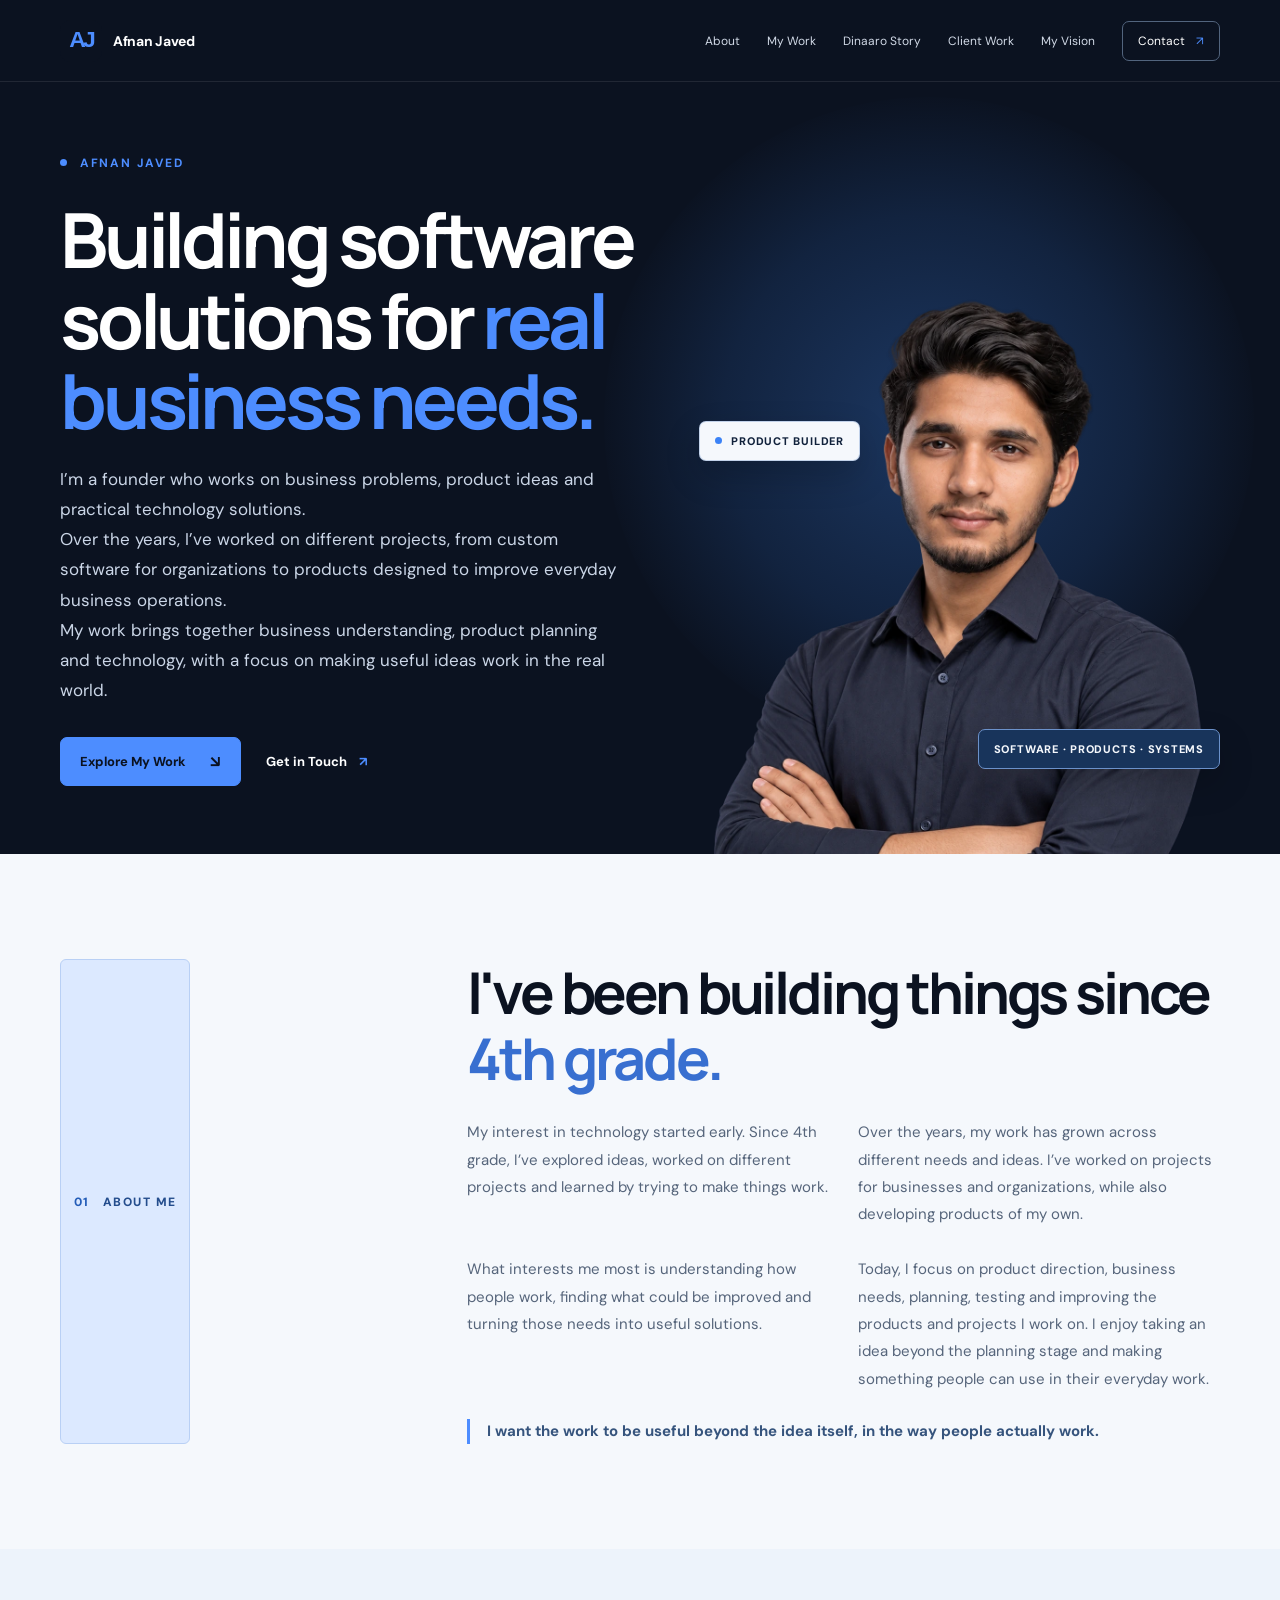
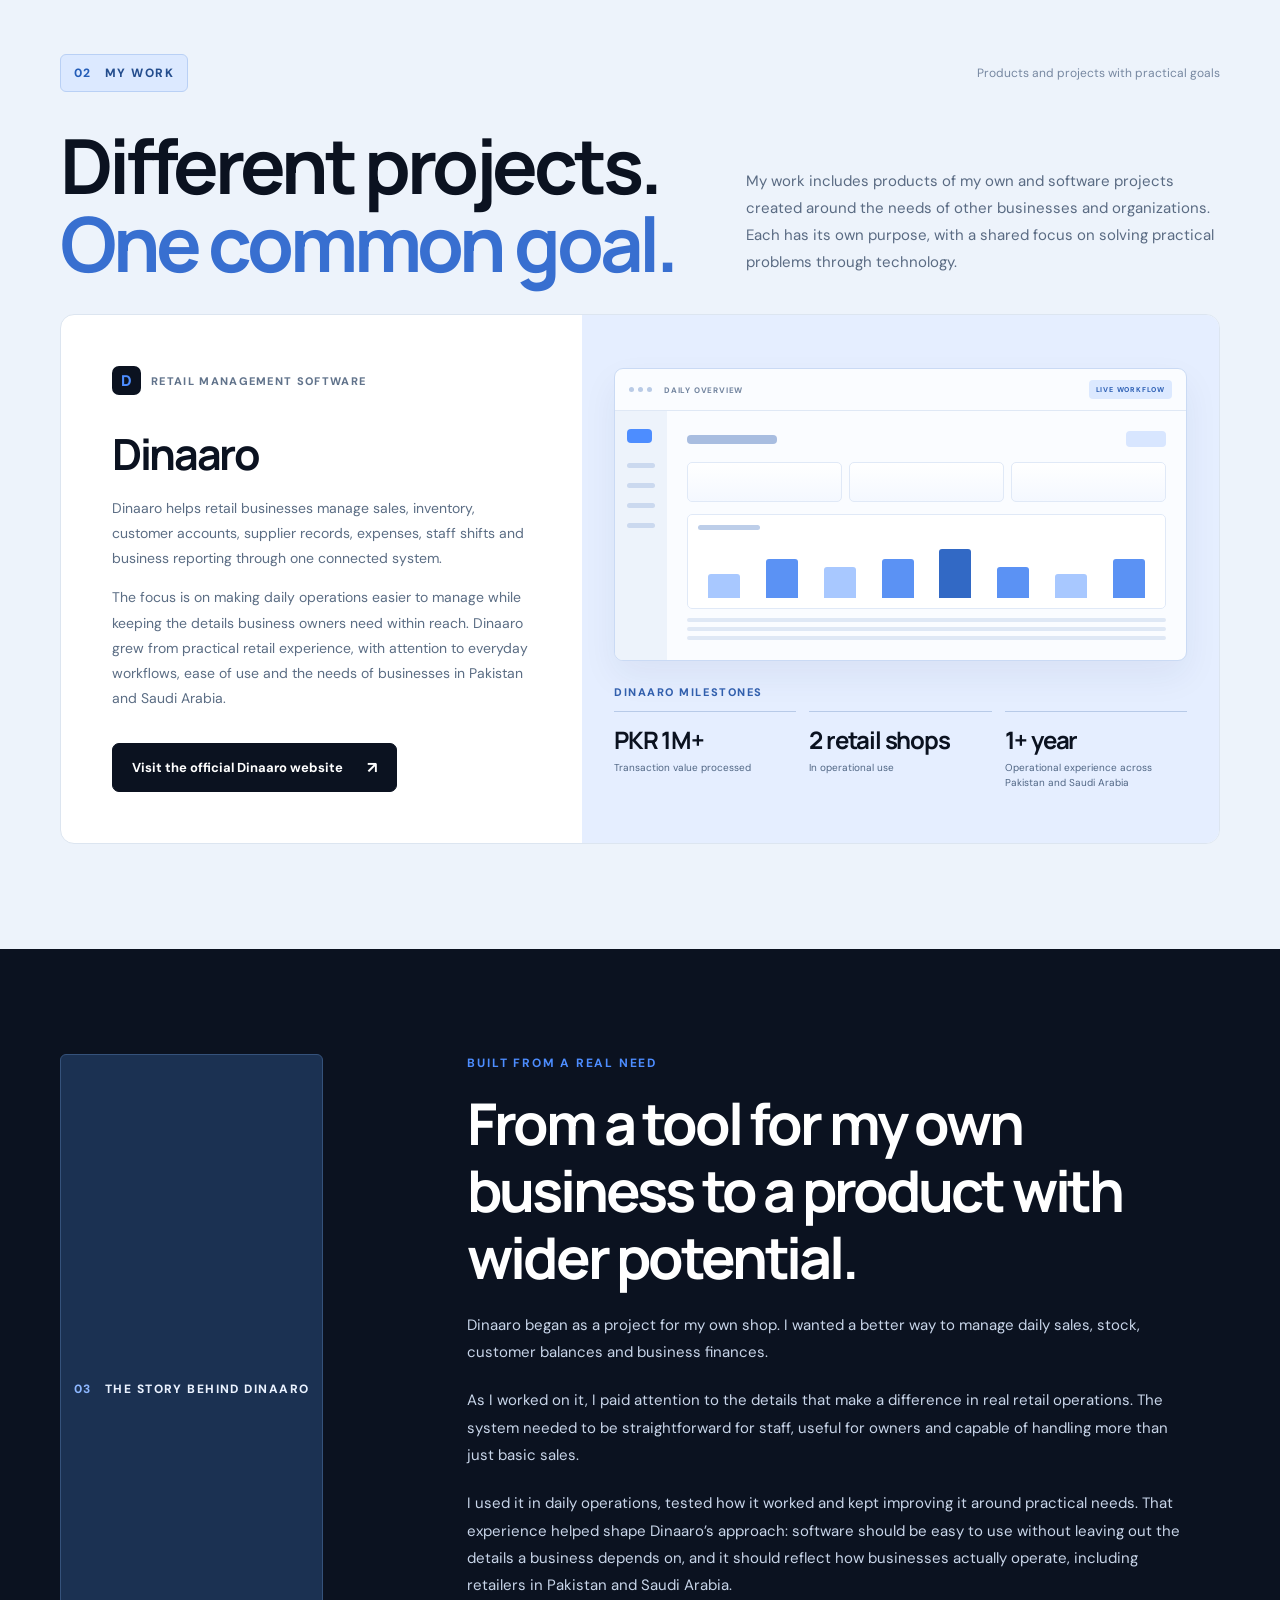
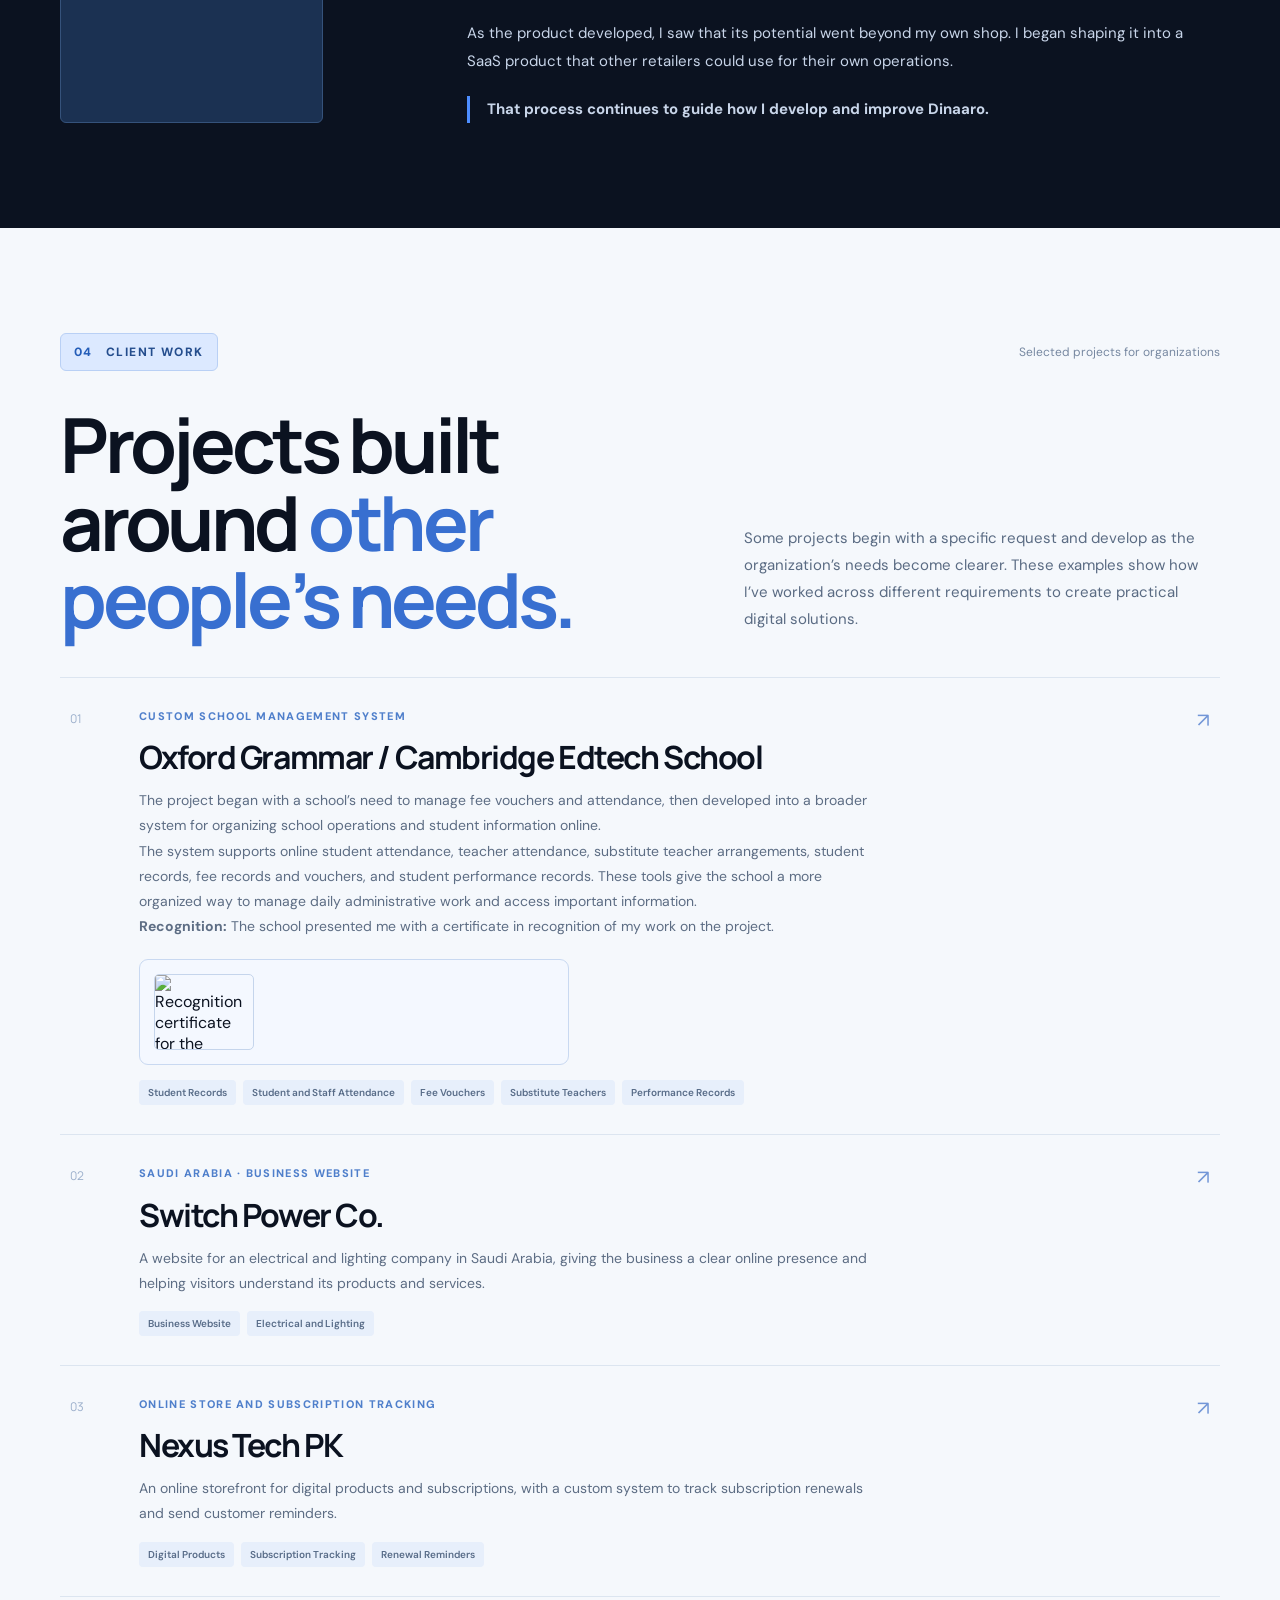
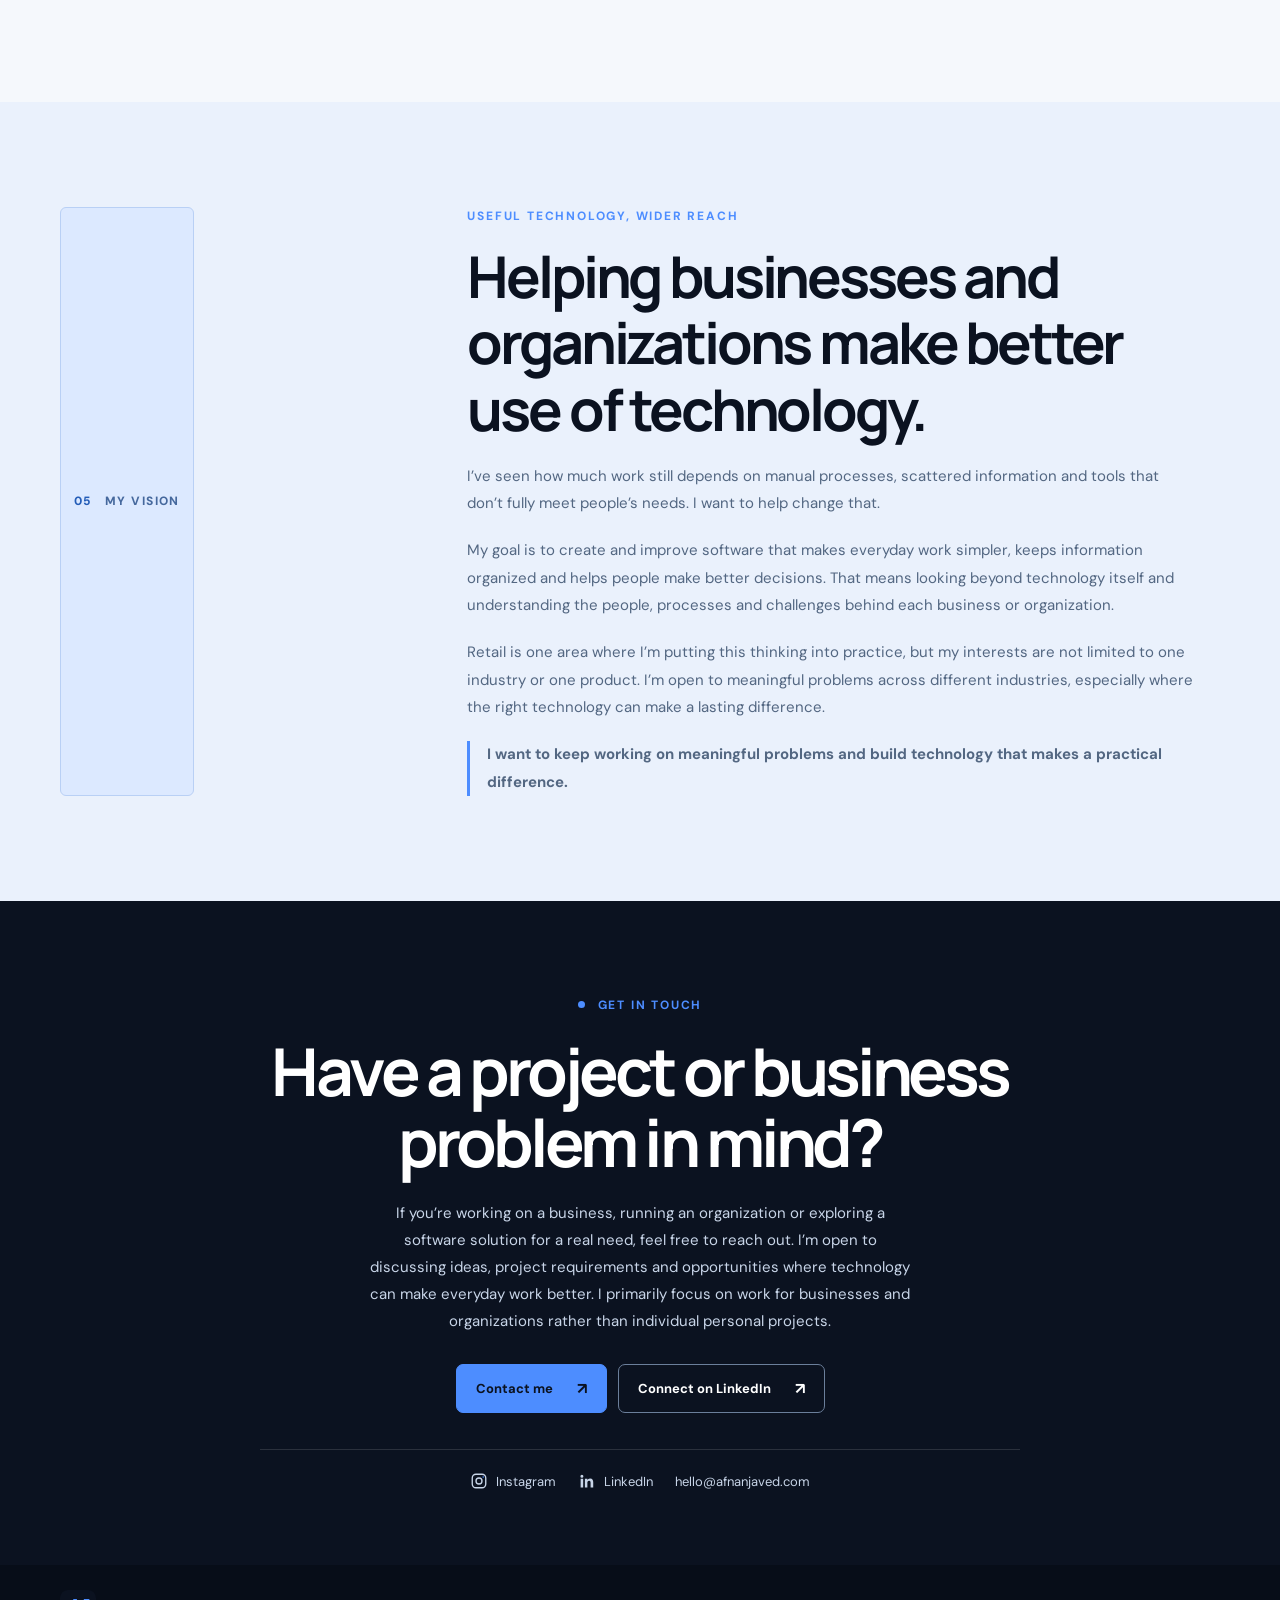
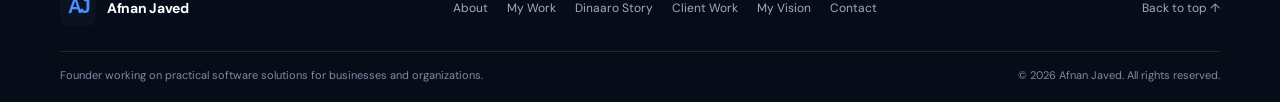
==== commit f74b011d: "Refine hero copy, portrait and recognition image layout" ====
--- a/index.html
+++ b/index.html
@@ -120,17 +120,15 @@
             <a class="button button-primary" href="#work">Explore My Work <span aria-hidden="true">↘</span></a>
             <a class="text-link light-link" href="#contact">Get in Touch <span aria-hidden="true">↗</span></a>
           </div>
-          <p class="hero-note">From early projects to software shaped around real working needs.</p>
+          
         </div>
         <div class="hero-visual">
-          <div class="portrait-circle">
-            <img class="hero-portrait" src="/assets/afnan-portrait-clean.webp" width="900" height="1100" alt="Portrait of Afnan Javed" fetchpriority="high" decoding="async">
-          </div>
+          <img class="hero-portrait" src="/assets/afnan-portrait-clean.webp" width="900" height="1100" alt="Portrait of Afnan Javed" fetchpriority="high" decoding="async">
           <div class="visual-chip chip-top"><span class="status-dot"></span> PRODUCT BUILDER</div>
-          <div class="visual-chip chip-bottom">BUSINESS FIRST · TECHNOLOGY NEXT</div>
-        </div>
-      </div>
-      <div class="hero-bottom container"><span>Understanding real business needs</span><span>Planning useful software</span><span>Testing and improving products</span></div>
+          <div class="visual-chip chip-bottom">SOFTWARE · PRODUCTS · SYSTEMS</div>
+        </div>
+      </div>
+      
     </section>
 
     <section class="section about-section" id="about" aria-labelledby="about-title">
@@ -205,7 +203,7 @@
         <div class="client-intro"><h2 id="client-title">Projects built around <span>other people’s needs.</span></h2><p>Some projects begin with a specific request and develop as the organization’s needs become clearer. These examples show how I’ve worked across different requirements to create practical digital solutions.</p></div>
         <div class="client-list">
           <article class="client-item school-item">
-            <div class="client-number">01</div><div class="client-copy"><p class="client-type">CUSTOM SCHOOL MANAGEMENT SYSTEM</p><h3>Oxford Grammar / Cambridge Edtech School</h3><p>The project began with a school’s need to manage fee vouchers and attendance, then developed into a broader system for organizing school operations and student information online.</p><p>The system supports online student attendance, teacher attendance, substitute teacher arrangements, student records, fee records and vouchers, and student performance records. These tools give the school a more organized way to manage daily administrative work and access important information.</p><p><strong>Recognition:</strong> The school presented me with a certificate in recognition of my work on the project.</p><div class="recognition-image"><picture><source srcset="/assets/oxford-recognition.webp" type="image/webp"><source srcset="/assets/oxford-recognition.jpg" type="image/jpeg"><img src="/assets/oxford-recognition.svg" alt="Recognition certificate for the Oxford Grammar and Cambridge Edtech School project"></picture><span>Recognition certificate</span></div><div class="client-tags"><span>Student Records</span><span>Student and Staff Attendance</span><span>Fee Vouchers</span><span>Substitute Teachers</span><span>Performance Records</span></div></div><div class="client-arrow" aria-hidden="true">↗</div>
+            <div class="client-number">01</div><div class="client-copy"><p class="client-type">CUSTOM SCHOOL MANAGEMENT SYSTEM</p><h3>Oxford Grammar / Cambridge Edtech School</h3><p>The project began with a school’s need to manage fee vouchers and attendance, then developed into a broader system for organizing school operations and student information online.</p><p>The system supports online student attendance, teacher attendance, substitute teacher arrangements, student records, fee records and vouchers, and student performance records. These tools give the school a more organized way to manage daily administrative work and access important information.</p><p><strong>Recognition:</strong> The school presented me with a certificate in recognition of my work on the project.</p><div class="recognition-image"><picture><source srcset="/assets/oxford-recognition.webp" type="image/webp"><source srcset="/assets/oxford-recognition.jpg" type="image/jpeg"><img src="/assets/oxford-recognition.svg" alt="Recognition certificate for the Oxford Grammar and Cambridge Edtech School project"></picture></div><div class="client-tags"><span>Student Records</span><span>Student and Staff Attendance</span><span>Fee Vouchers</span><span>Substitute Teachers</span><span>Performance Records</span></div></div><div class="client-arrow" aria-hidden="true">↗</div>
           </article>
           <article class="client-item">
             <div class="client-number">02</div><div class="client-copy"><p class="client-type">SAUDI ARABIA · BUSINESS WEBSITE</p><h3>Switch Power Co.</h3><p>A website for an electrical and lighting company in Saudi Arabia, giving the business a clear online presence and helping visitors understand its products and services.</p><div class="client-tags"><span>Business Website</span><span>Electrical and Lighting</span></div> </div><div class="client-arrow" aria-hidden="true">↗</div>
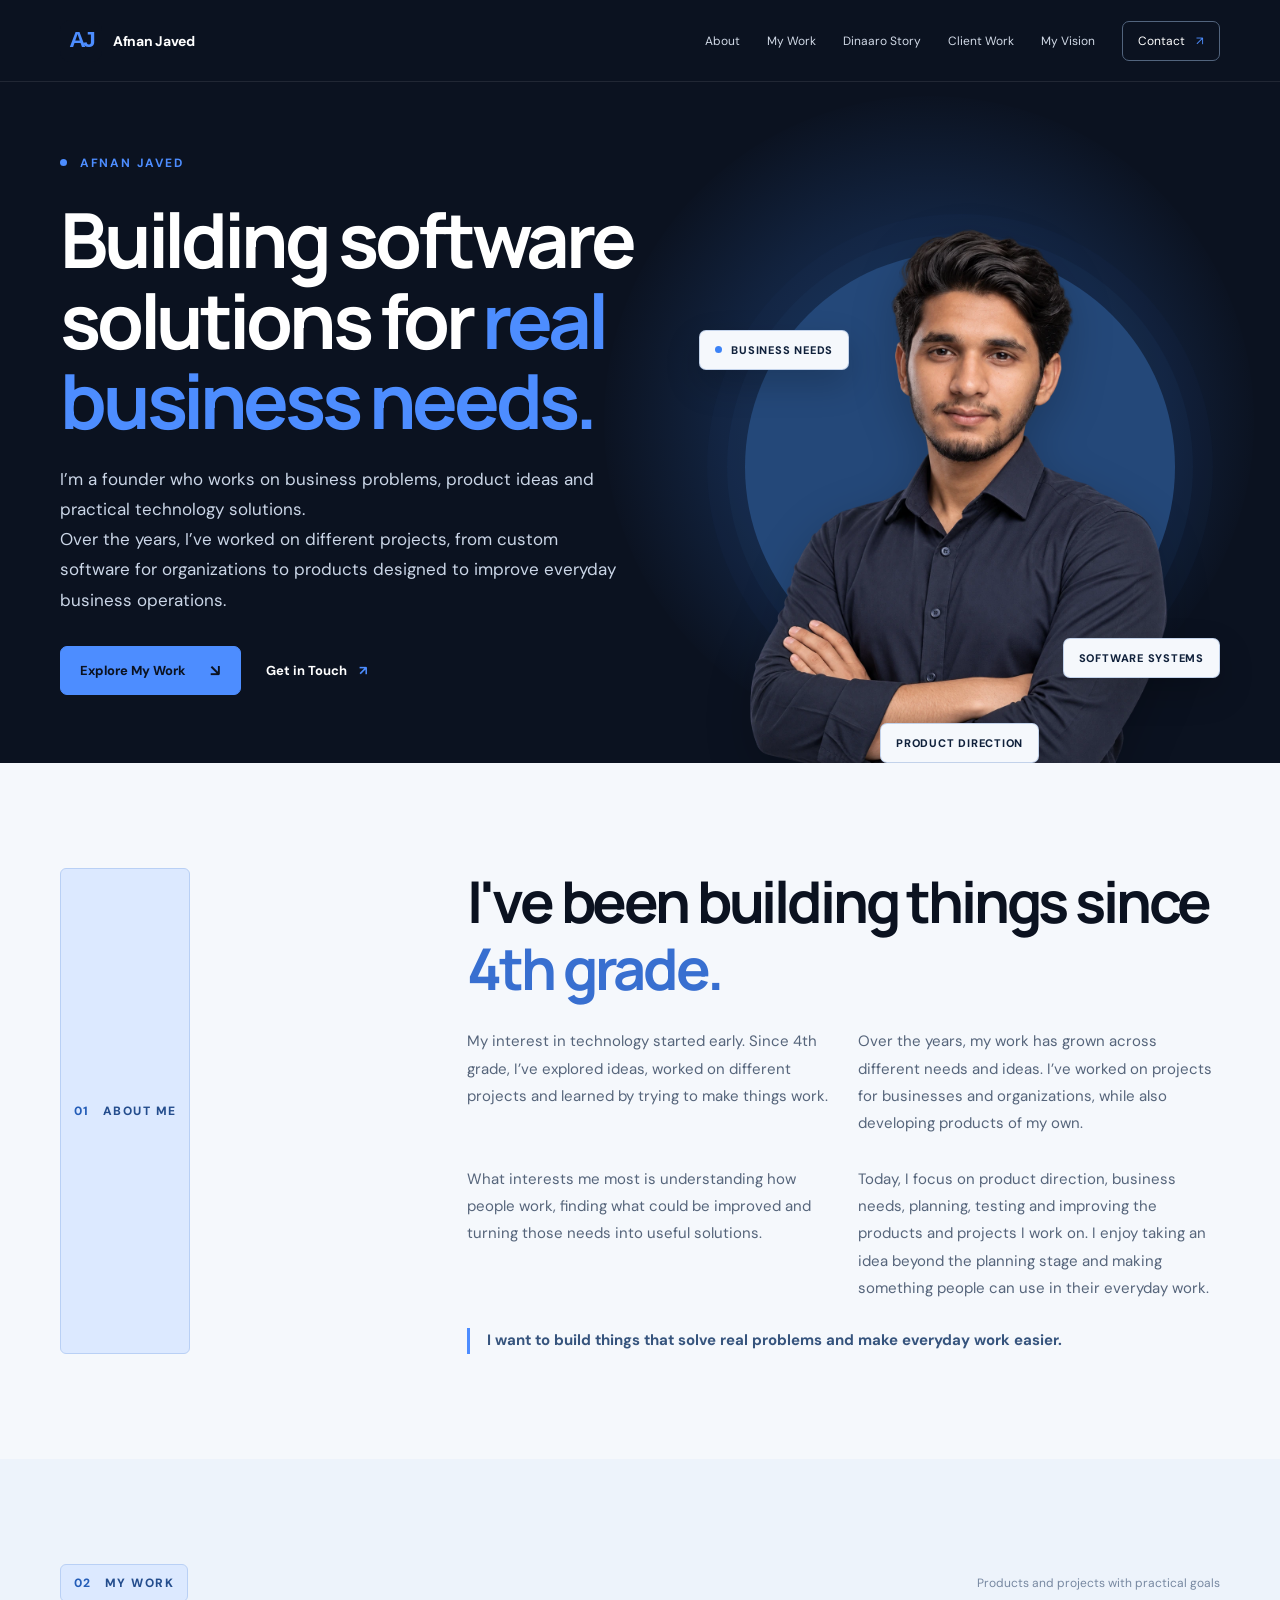
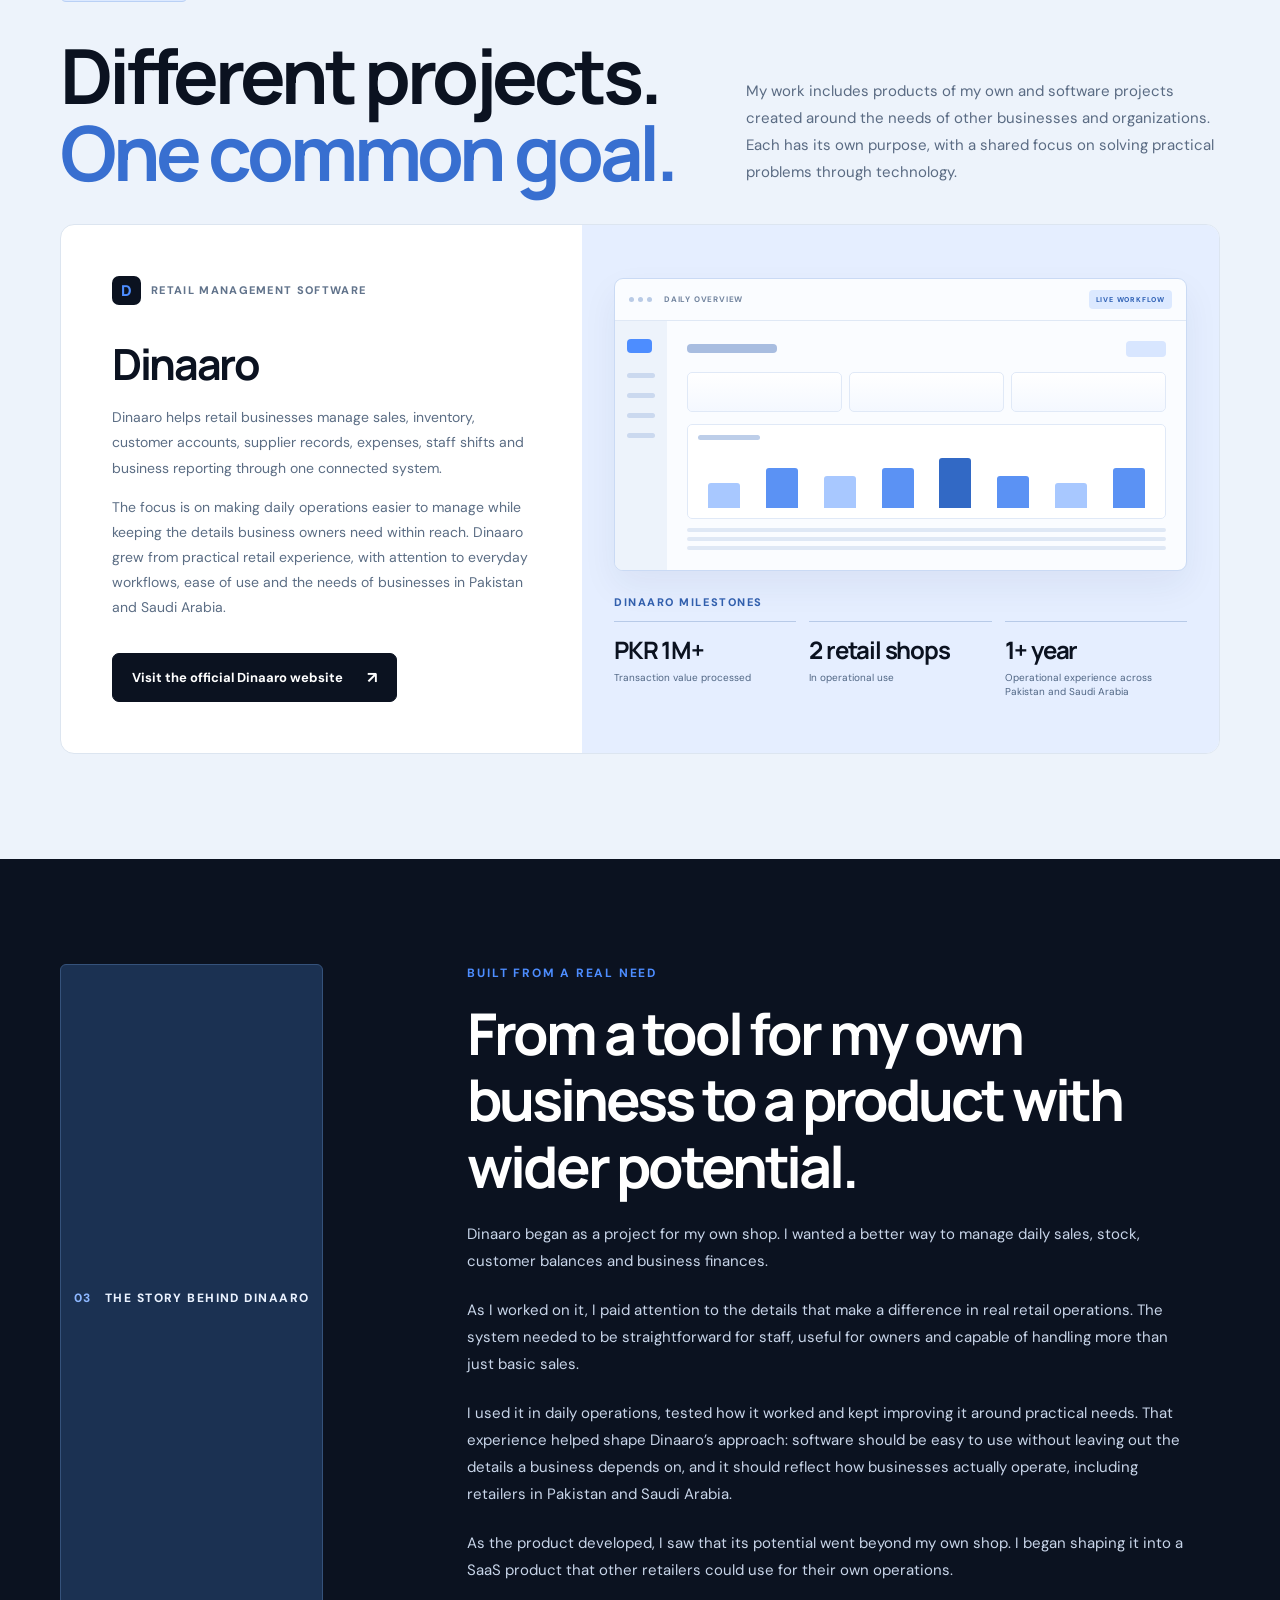
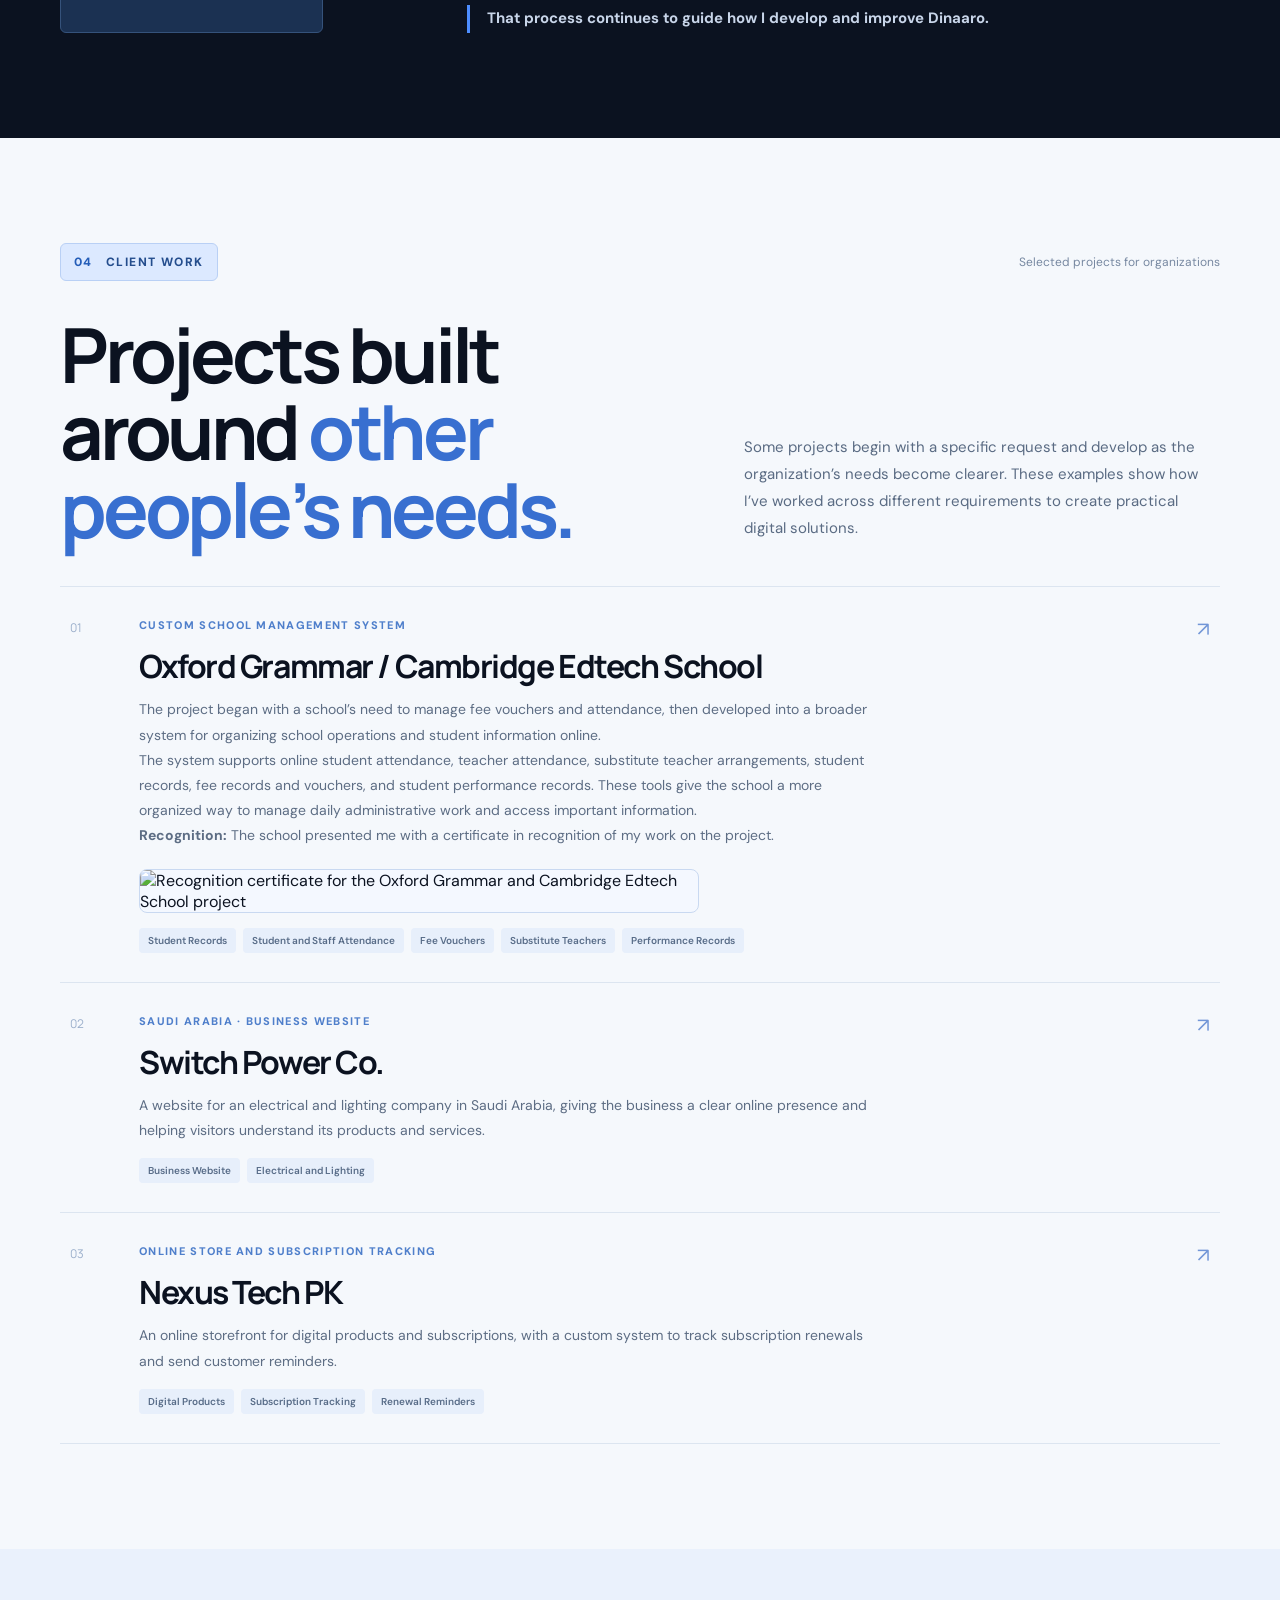
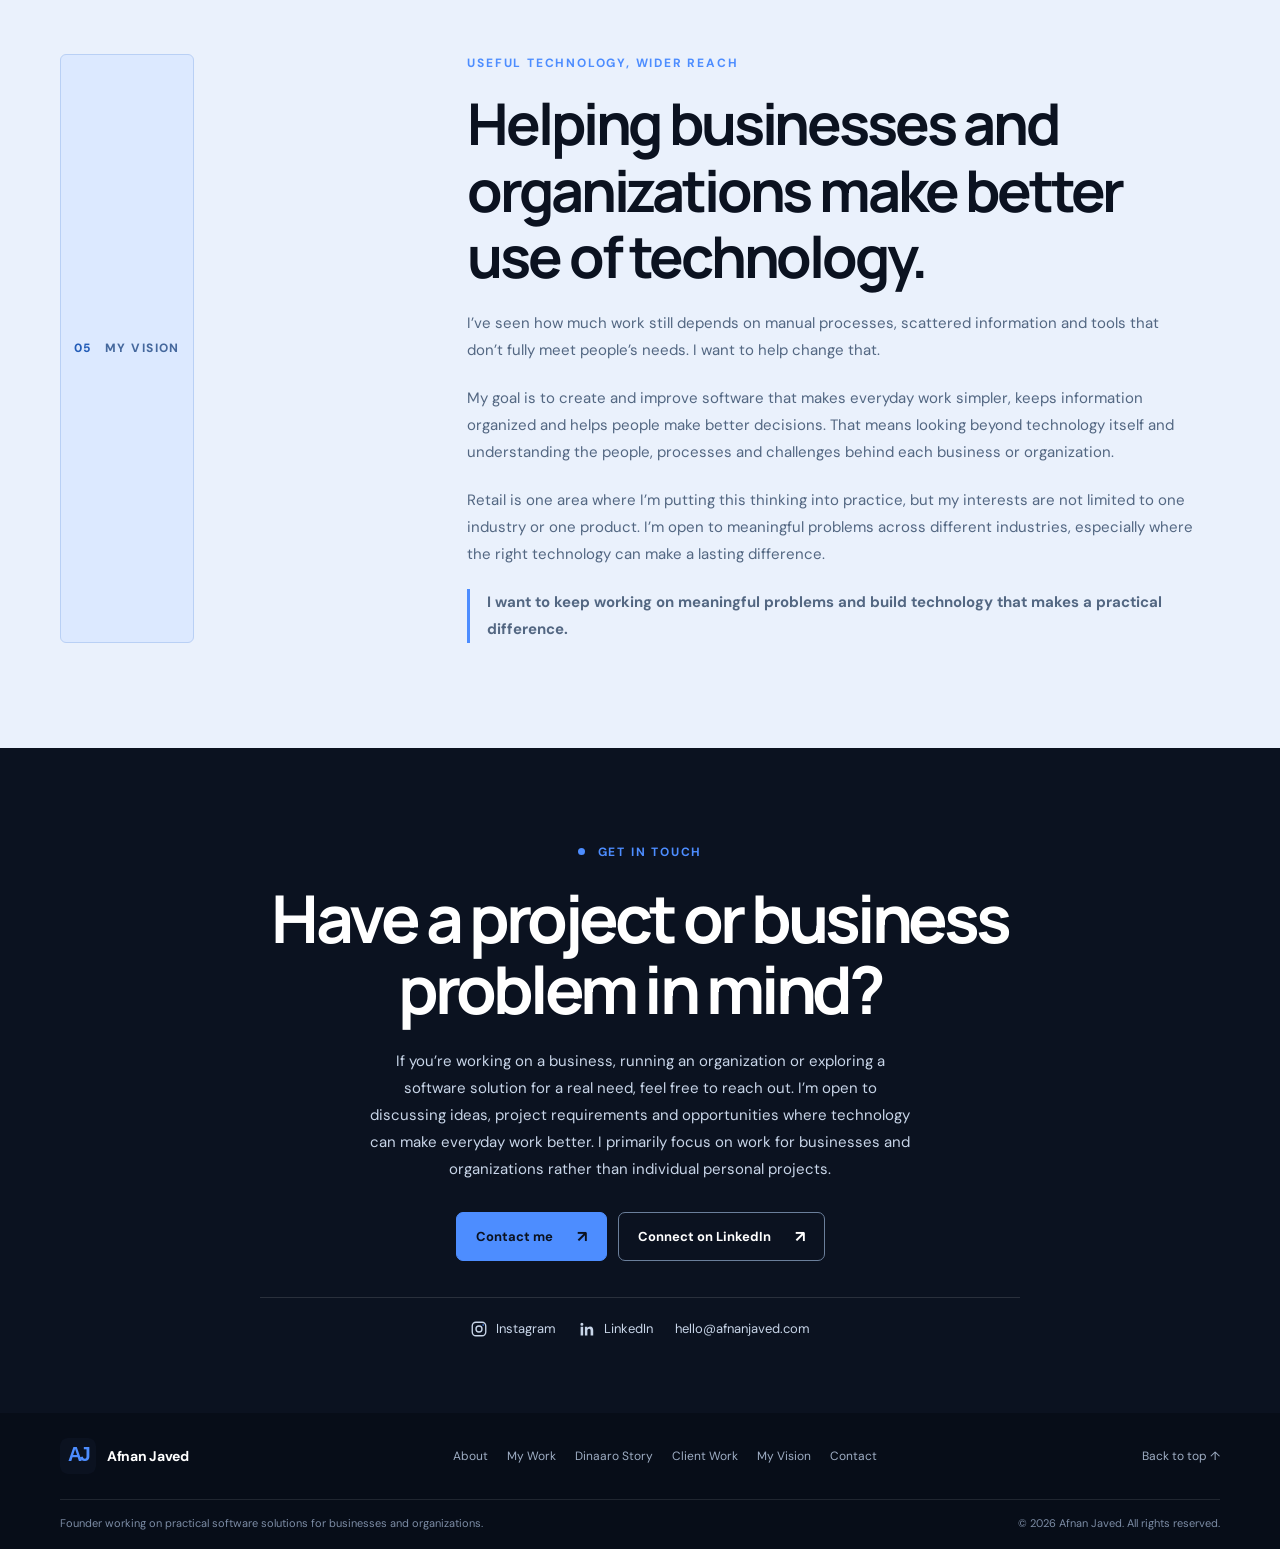
==== commit 76689a16: "Refine portfolio hero copy and positioning chips" ====
--- a/index.html
+++ b/index.html
@@ -115,7 +115,7 @@
         <div class="hero-copy">
           <p class="eyebrow"><span class="eyebrow-dot"></span> AFNAN JAVED</p>
           <h1 id="hero-title">Building software solutions for <span>real business needs.</span></h1>
-          <p class="hero-text">I’m a founder who works on business problems, product ideas and practical technology solutions.</p><p class="hero-text">Over the years, I’ve worked on different projects, from custom software for organizations to products designed to improve everyday business operations.</p><p class="hero-text">My work brings together business understanding, product planning and technology, with a focus on making useful ideas work in the real world.</p>
+          <p class="hero-text">I’m a founder who works on business problems, product ideas and practical technology solutions.</p><p class="hero-text">Over the years, I’ve worked on different projects, from custom software for organizations to products designed to improve everyday business operations.</p>
           <div class="hero-actions">
             <a class="button button-primary" href="#work">Explore My Work <span aria-hidden="true">↘</span></a>
             <a class="text-link light-link" href="#contact">Get in Touch <span aria-hidden="true">↗</span></a>
@@ -124,8 +124,9 @@
         </div>
         <div class="hero-visual">
           <img class="hero-portrait" src="/assets/afnan-portrait-clean.webp" width="900" height="1100" alt="Portrait of Afnan Javed" fetchpriority="high" decoding="async">
-          <div class="visual-chip chip-top"><span class="status-dot"></span> PRODUCT BUILDER</div>
-          <div class="visual-chip chip-bottom">SOFTWARE · PRODUCTS · SYSTEMS</div>
+          <div class="visual-chip chip-top"><span class="status-dot"></span> BUSINESS NEEDS</div>
+          <div class="visual-chip chip-middle">PRODUCT DIRECTION</div>
+          <div class="visual-chip chip-bottom">SOFTWARE SYSTEMS</div>
         </div>
       </div>
       
@@ -142,7 +143,7 @@
             <p>What interests me most is understanding how people work, finding what could be improved and turning those needs into useful solutions.</p>
             <p>Today, I focus on product direction, business needs, planning, testing and improving the products and projects I work on. I enjoy taking an idea beyond the planning stage and making something people can use in their everyday work.</p>
           </div>
-          <p class="about-closing">I want the work to be useful beyond the idea itself, in the way people actually work.</p>
+          <p class="about-closing">I want to build things that solve real problems and make everyday work easier.</p>
         </div>
       </div>
     </section>
--- a/styles.css
+++ b/styles.css
@@ -46,3 +46,22 @@
  .chip-bottom{bottom:43px;font-size:8px;padding:10px}
  .recognition-image{max-width:100%}
 }
+
+/* Final hero portrait, certificate and mobile CTA refinements */
+.hero-visual{isolation:isolate;overflow:visible}
+.hero-visual::before{content:"";position:absolute;z-index:-1;width:min(84%,430px);aspect-ratio:1;border-radius:50%;left:50%;top:8%;transform:translateX(-50%);background:#244879;box-shadow:0 0 0 18px #24487920,0 0 0 38px #24487910}
+.hero-portrait{position:absolute;z-index:1;left:50%;bottom:0;transform:translateX(-50%);display:block;width:min(100%,560px);height:100%;object-fit:contain;object-position:center bottom;filter:drop-shadow(0 15px 22px #0003)}
+.portrait-circle{display:none}
+.chip-bottom{background:#F5F8FC;color:#10213B;border-color:#7799CC66}
+.recognition-image{display:block;width:min(100%,560px);max-width:560px;margin-top:20px;padding:0;border:1px solid #C9D9F1;border-radius:8px;overflow:hidden;background:#F4F8FF}
+.recognition-image picture{display:block;width:100%}
+.recognition-image img{display:block;width:100%;height:auto;max-height:680px;object-fit:contain;border:0;border-radius:0}
+.recognition-image span{display:none}
+@media(max-width:760px){
+ .hero-visual{height:390px}
+ .hero-visual::before{width:min(78%,310px);top:12%}
+ .hero-portrait{width:100%;height:100%;object-fit:contain;object-position:center bottom}
+ .hero-actions{flex-direction:column;align-items:flex-start;gap:18px}
+ .hero-actions .button{width:auto;min-width:190px}
+ .chip-bottom{bottom:43px}
+}
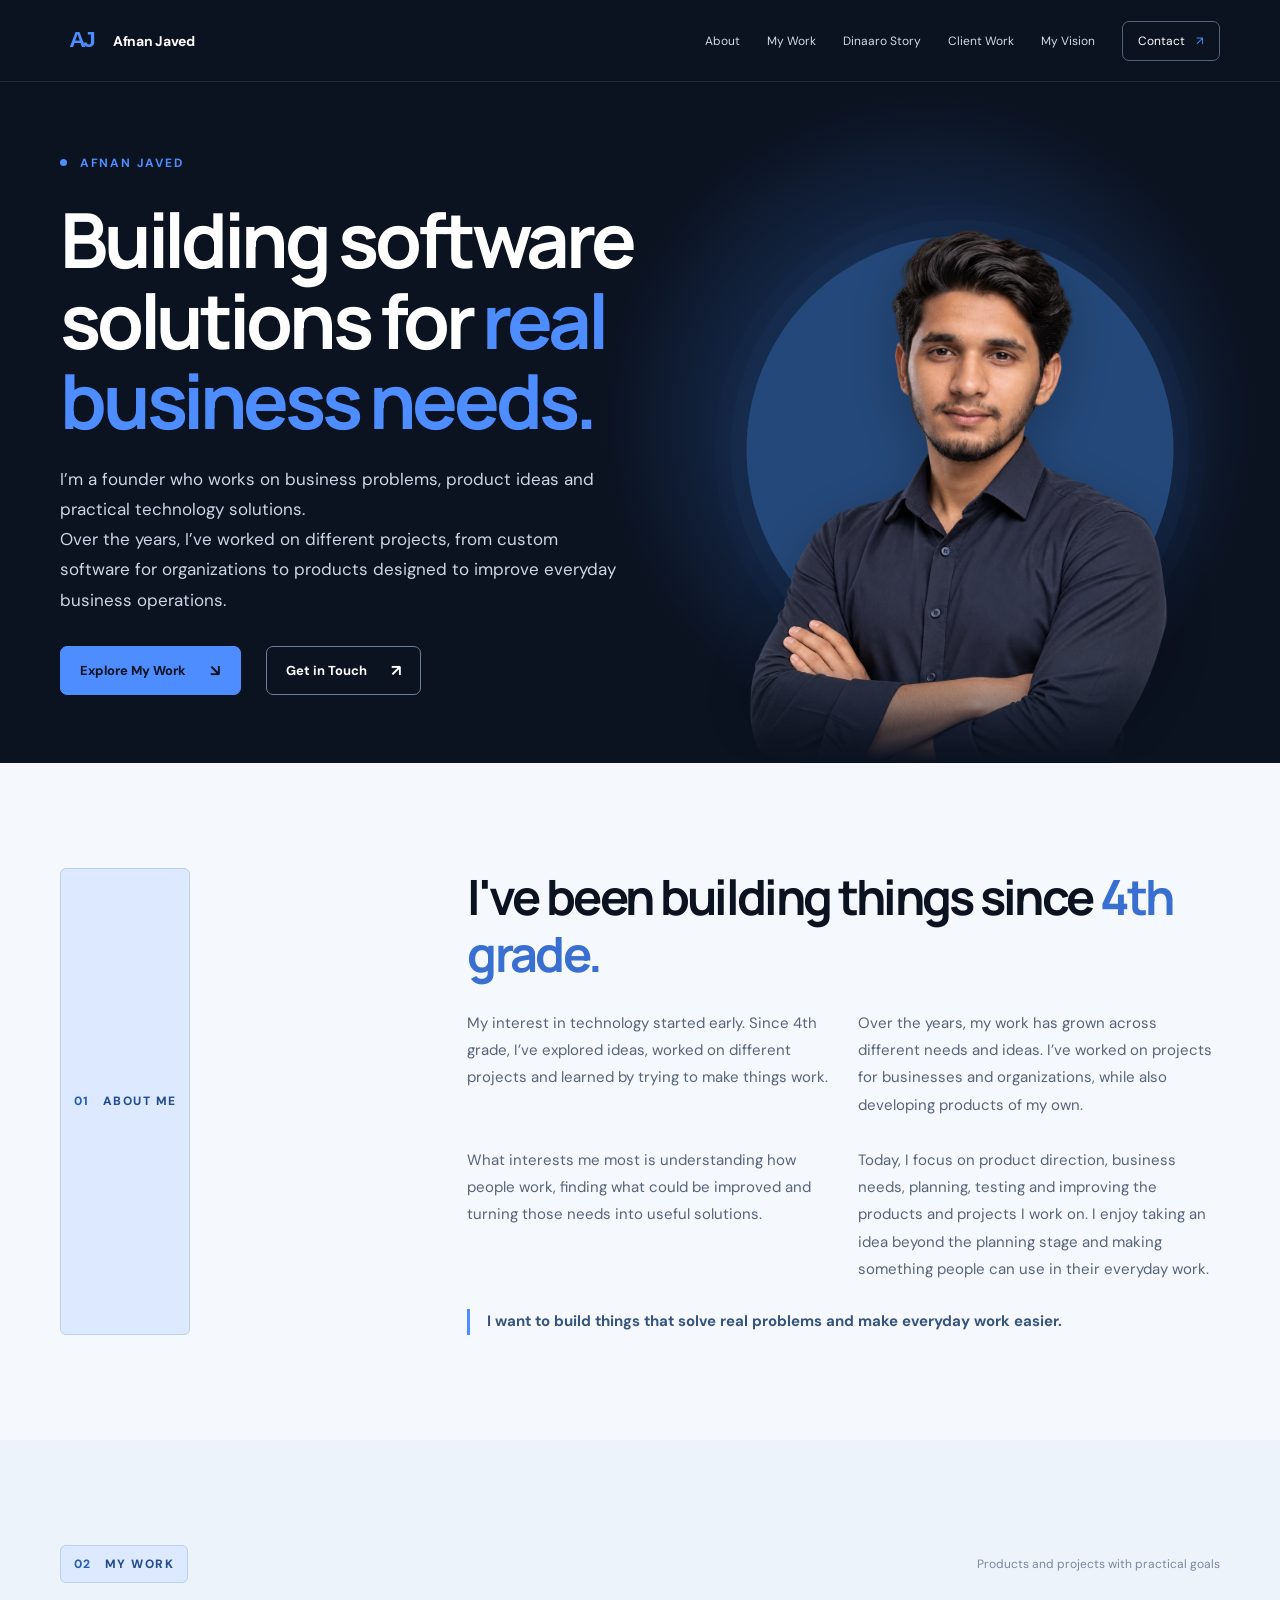
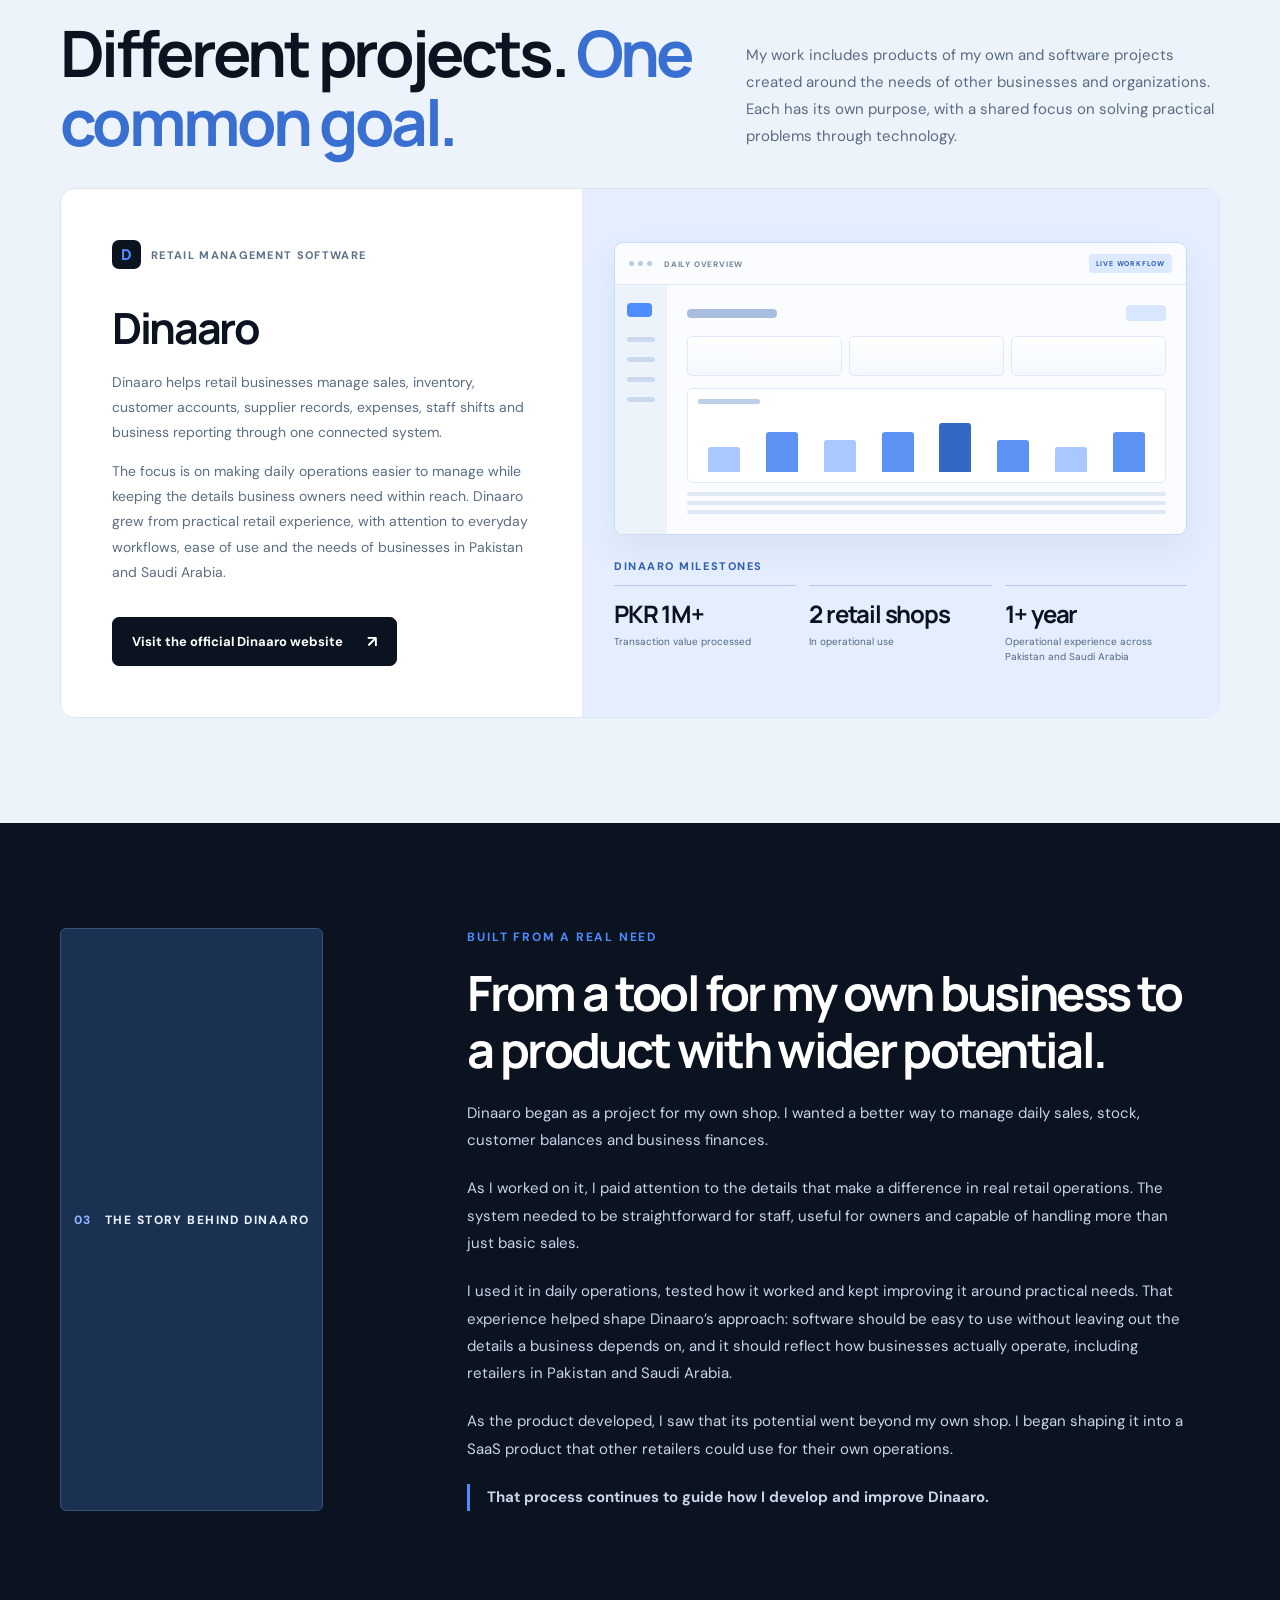
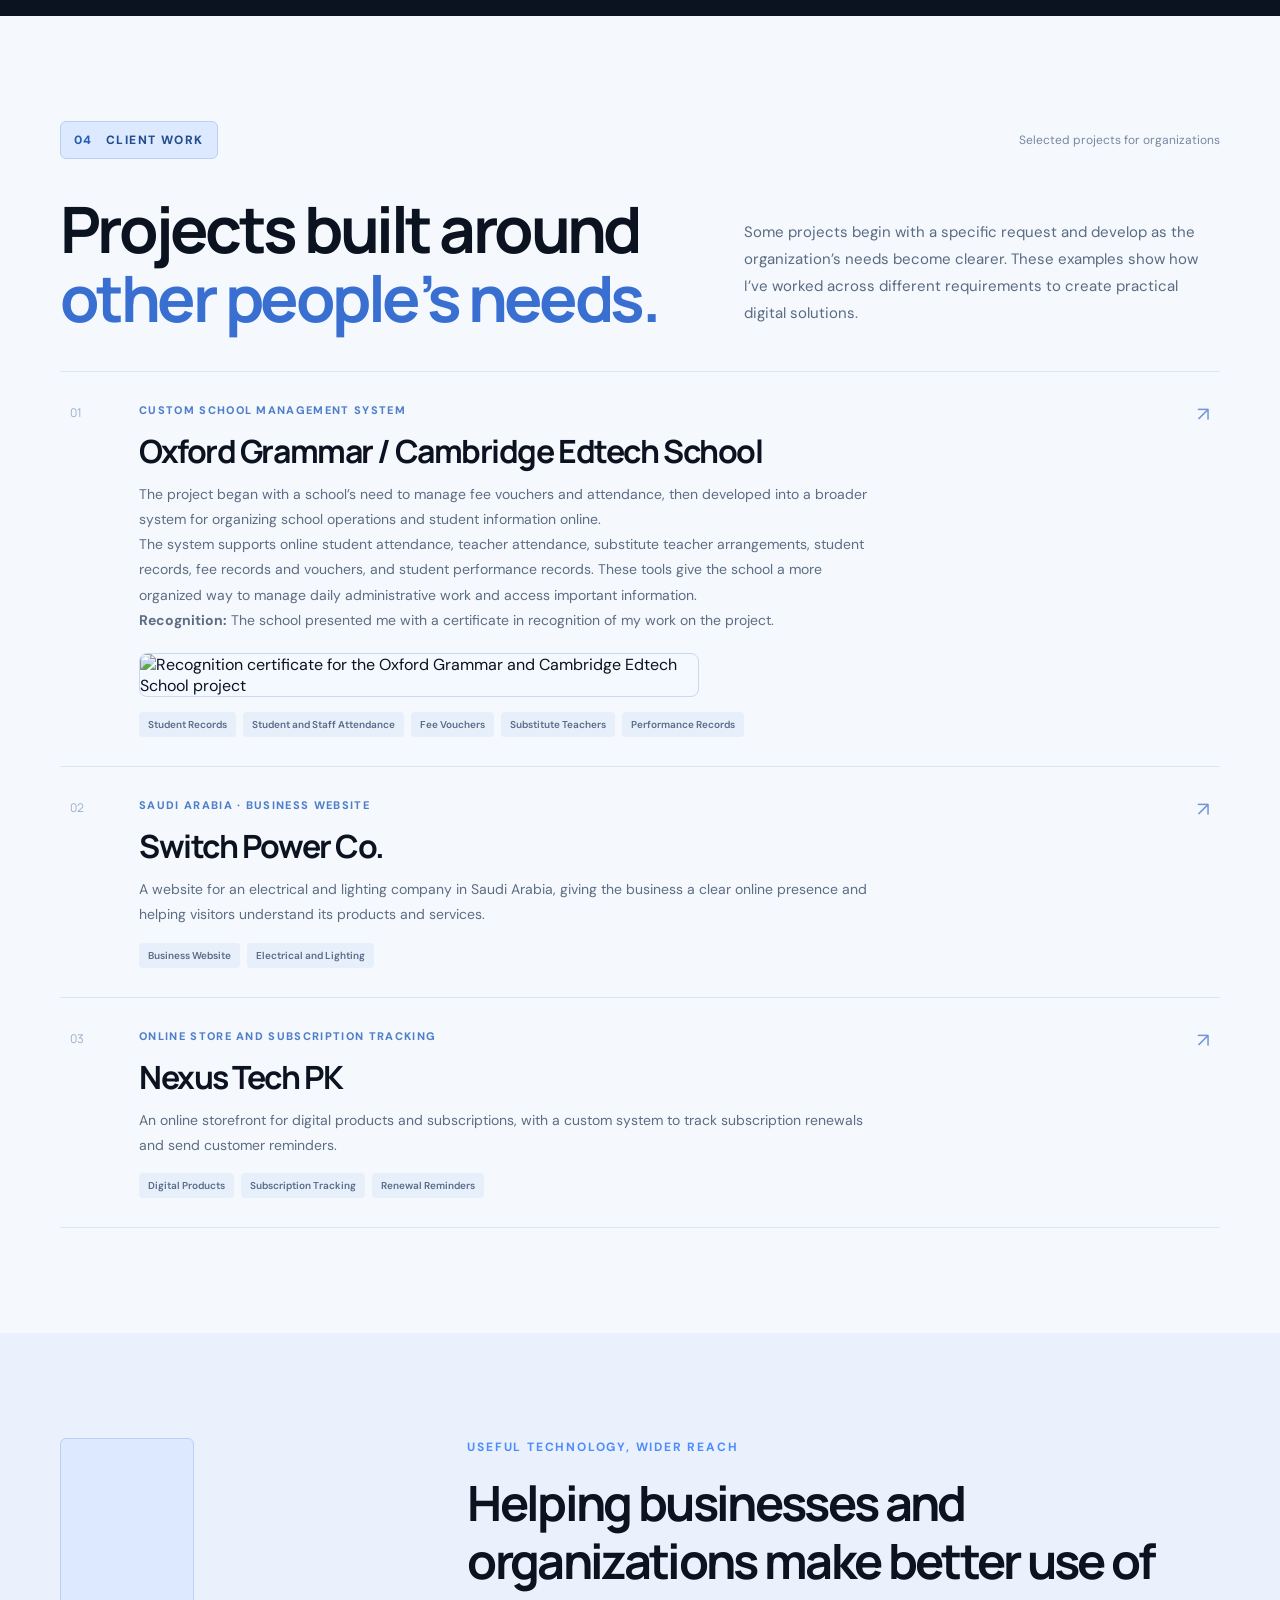
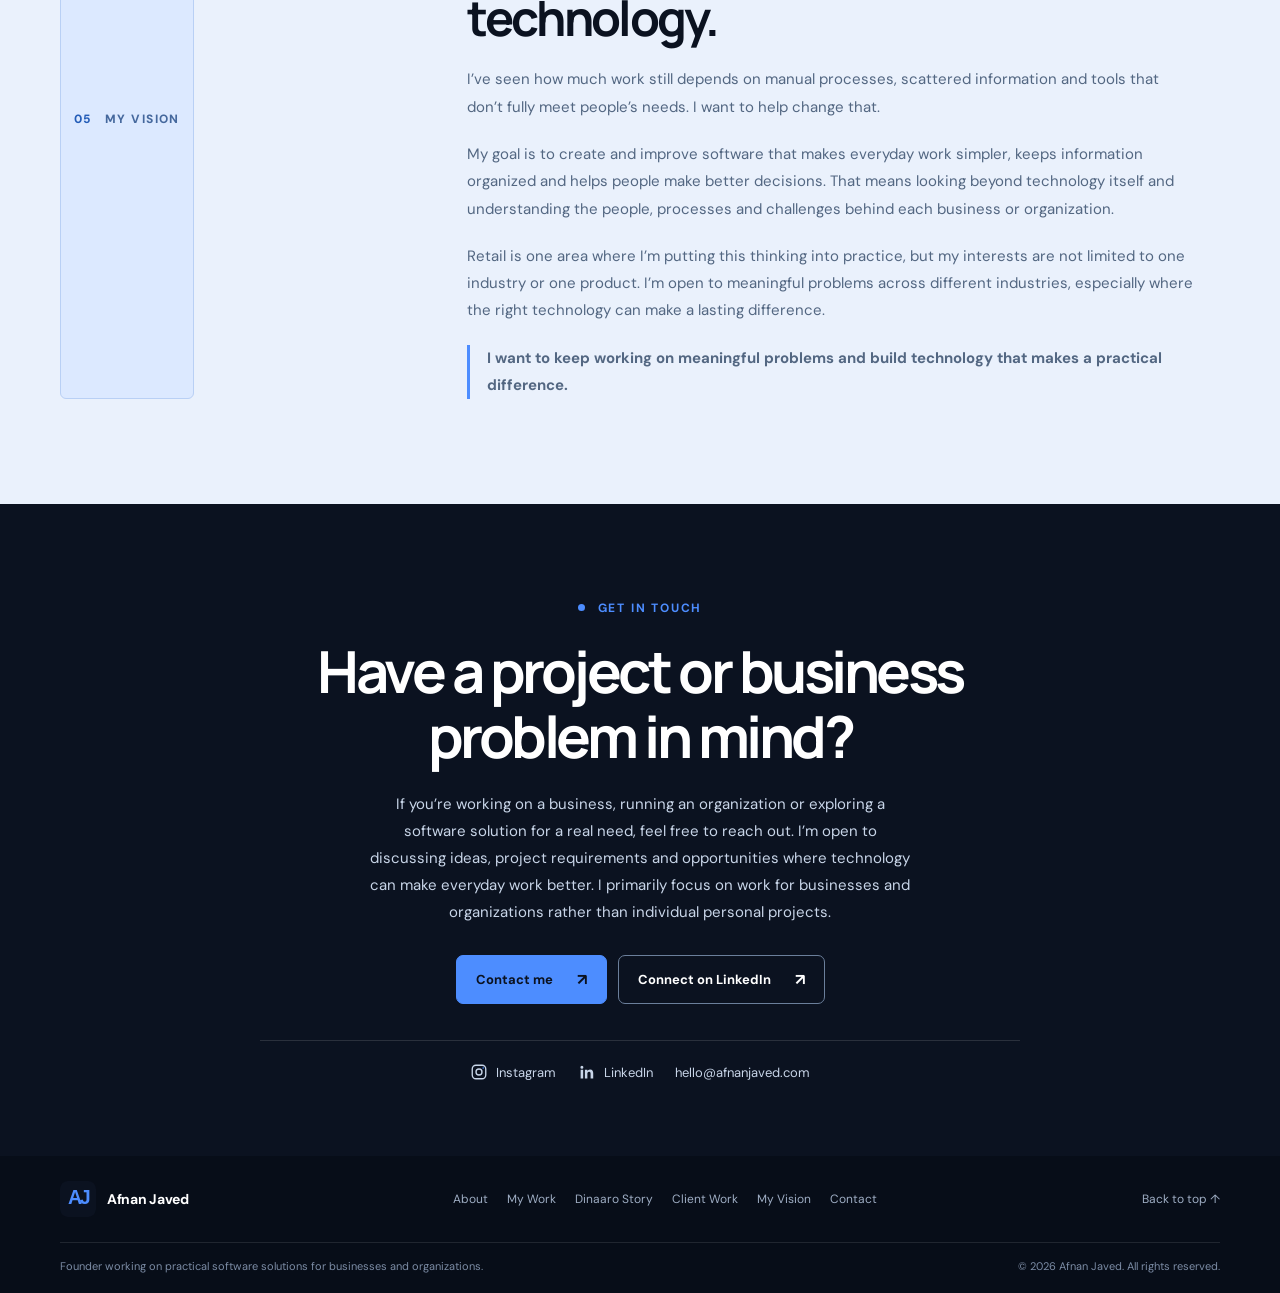
==== commit 8e70eae0: "Finalize hero actions and remove portrait chips" ====
--- a/index.html
+++ b/index.html
@@ -118,15 +118,15 @@
           <p class="hero-text">I’m a founder who works on business problems, product ideas and practical technology solutions.</p><p class="hero-text">Over the years, I’ve worked on different projects, from custom software for organizations to products designed to improve everyday business operations.</p>
           <div class="hero-actions">
             <a class="button button-primary" href="#work">Explore My Work <span aria-hidden="true">↘</span></a>
-            <a class="text-link light-link" href="#contact">Get in Touch <span aria-hidden="true">↗</span></a>
+            <a class="button button-outline hero-contact-button" href="#contact">Get in Touch <span aria-hidden="true">↗</span></a>
           </div>
           
         </div>
         <div class="hero-visual">
           <img class="hero-portrait" src="/assets/afnan-portrait-clean.webp" width="900" height="1100" alt="Portrait of Afnan Javed" fetchpriority="high" decoding="async">
-          <div class="visual-chip chip-top"><span class="status-dot"></span> BUSINESS NEEDS</div>
-          <div class="visual-chip chip-middle">PRODUCT DIRECTION</div>
-          <div class="visual-chip chip-bottom">SOFTWARE SYSTEMS</div>
+          
+          
+          
         </div>
       </div>
       
--- a/styles.css
+++ b/styles.css
@@ -65,3 +65,44 @@
  .hero-actions .button{width:auto;min-width:190px}
  .chip-bottom{bottom:43px}
 }
+
+
+/* Refined hero composition, balanced headings and mobile footer */
+.hero-visual{min-height:555px}
+.hero-visual::before{
+  width:min(82%,430px);
+  aspect-ratio:1;
+  top:5%;
+  bottom:auto;
+  background:#244879;
+  box-shadow:0 0 0 16px #24487920,0 0 0 32px #24487910;
+}
+.hero-portrait{
+  -webkit-mask-image:linear-gradient(to bottom,#000 0%,#000 82%,transparent 100%);
+  mask-image:linear-gradient(to bottom,#000 0%,#000 82%,transparent 100%);
+}
+.visual-chip{font-size:10px;padding:11px 13px;letter-spacing:.06em}
+.chip-top{left:-2%;top:19%}
+.chip-middle{
+  position:absolute;z-index:3;right:-3%;top:43%;
+  padding:11px 13px;border:1px solid #7799CC66;border-radius:7px;
+  background:#18345B;color:#F5F8FC;box-shadow:0 14px 35px #0003;
+  font-size:10px;font-weight:800;letter-spacing:.06em;
+}
+.chip-bottom{right:0;bottom:17%;background:#F5F8FC;color:#10213B}
+.about-content h2,.story-content h2,.vision-content h2{font-size:clamp(34px,3.8vw,49px);line-height:1.18}
+.work-heading h2,.client-intro h2{font-size:clamp(40px,5.2vw,64px);line-height:1.08}
+.contact-section h2{font-size:clamp(36px,4.8vw,58px);line-height:1.12}
+@media(max-width:760px){
+  .hero-visual{height:390px;min-height:390px}
+  .hero-visual::before{width:min(78%,310px);top:8%}
+  .hero-portrait{width:100%;height:100%;object-fit:contain;object-position:center bottom}
+  .chip-top{left:0;top:13%}
+  .chip-middle{right:0;top:39%;font-size:8px;padding:9px 10px}
+  .chip-bottom{right:0;bottom:13%;font-size:8px;padding:9px 10px}
+  .about-content h2,.story-content h2,.vision-content h2{font-size:clamp(32px,7.8vw,42px)}
+  .work-heading h2,.client-intro h2{font-size:clamp(38px,9.5vw,52px)}
+  .contact-section h2{font-size:clamp(35px,9vw,48px)}
+  .footer-bottom{flex-direction:column;gap:8px;align-items:flex-start}
+  .footer-bottom>span{display:block}
+}
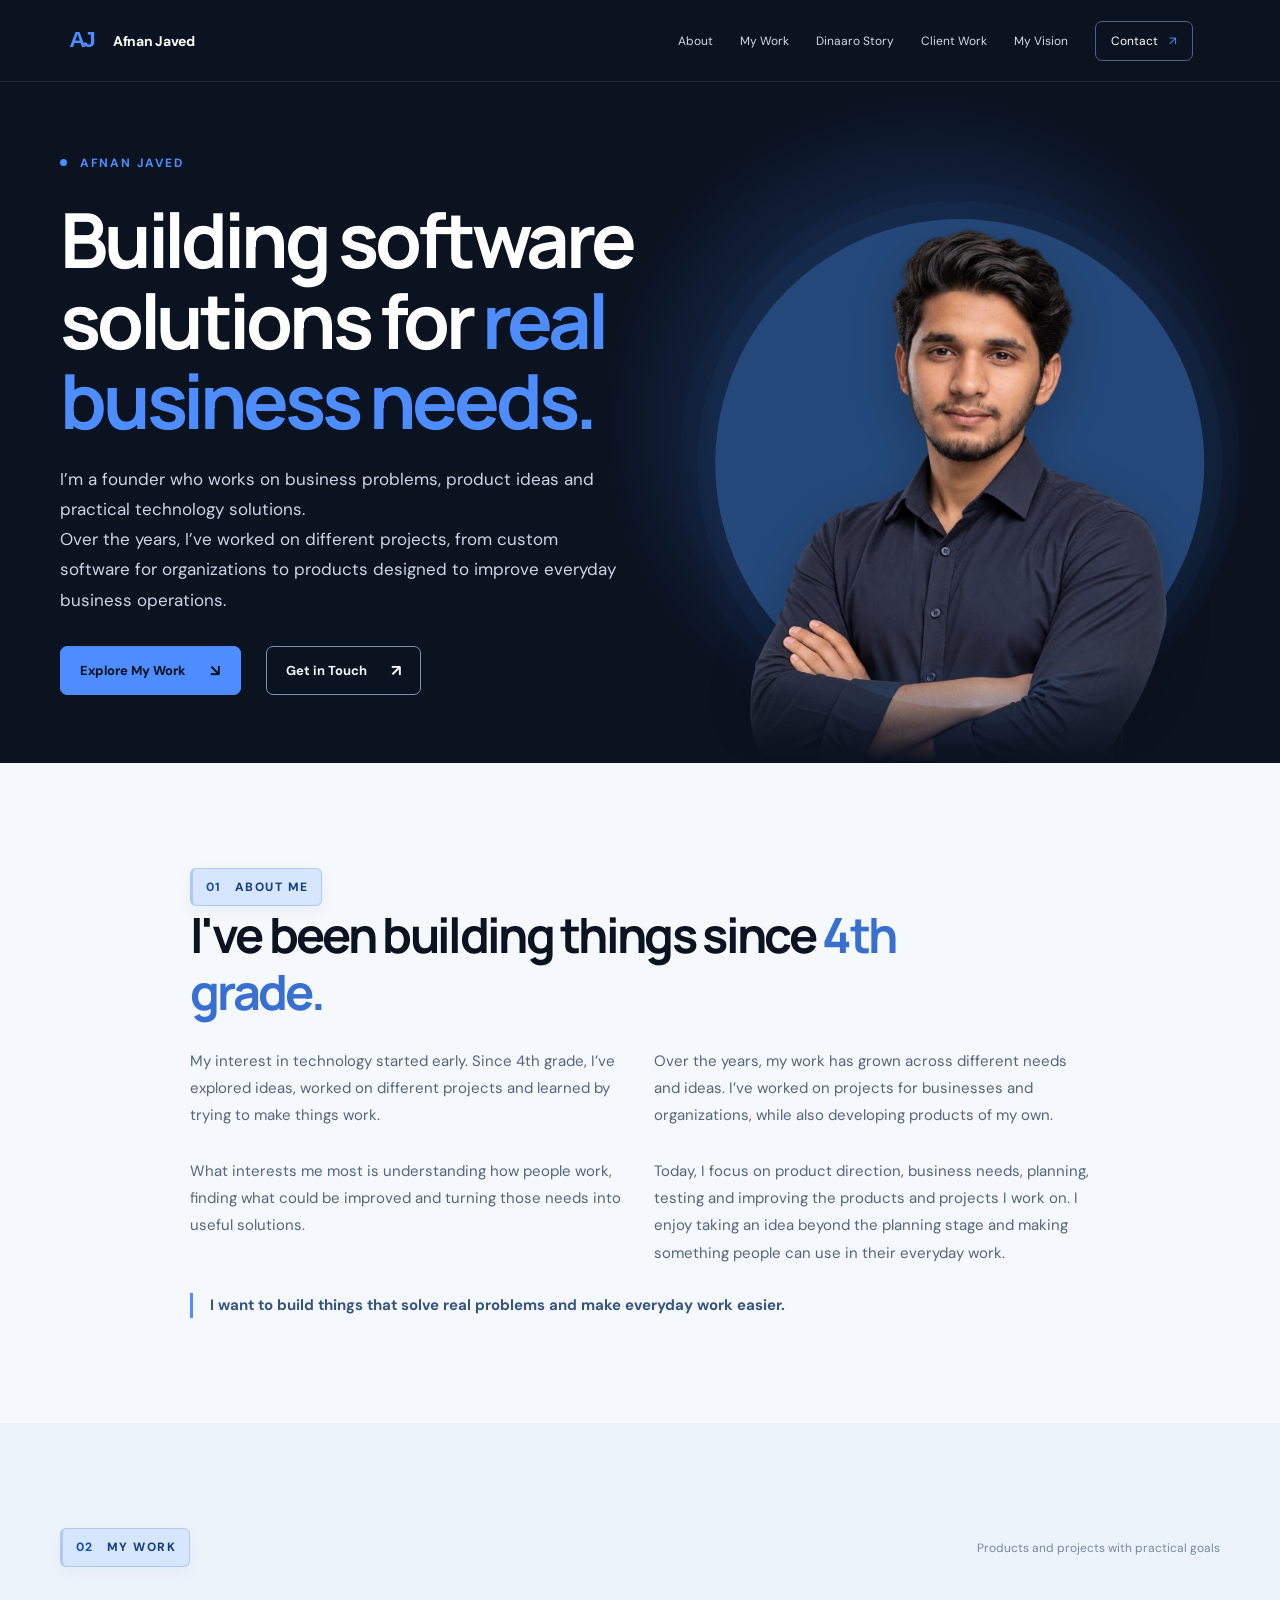
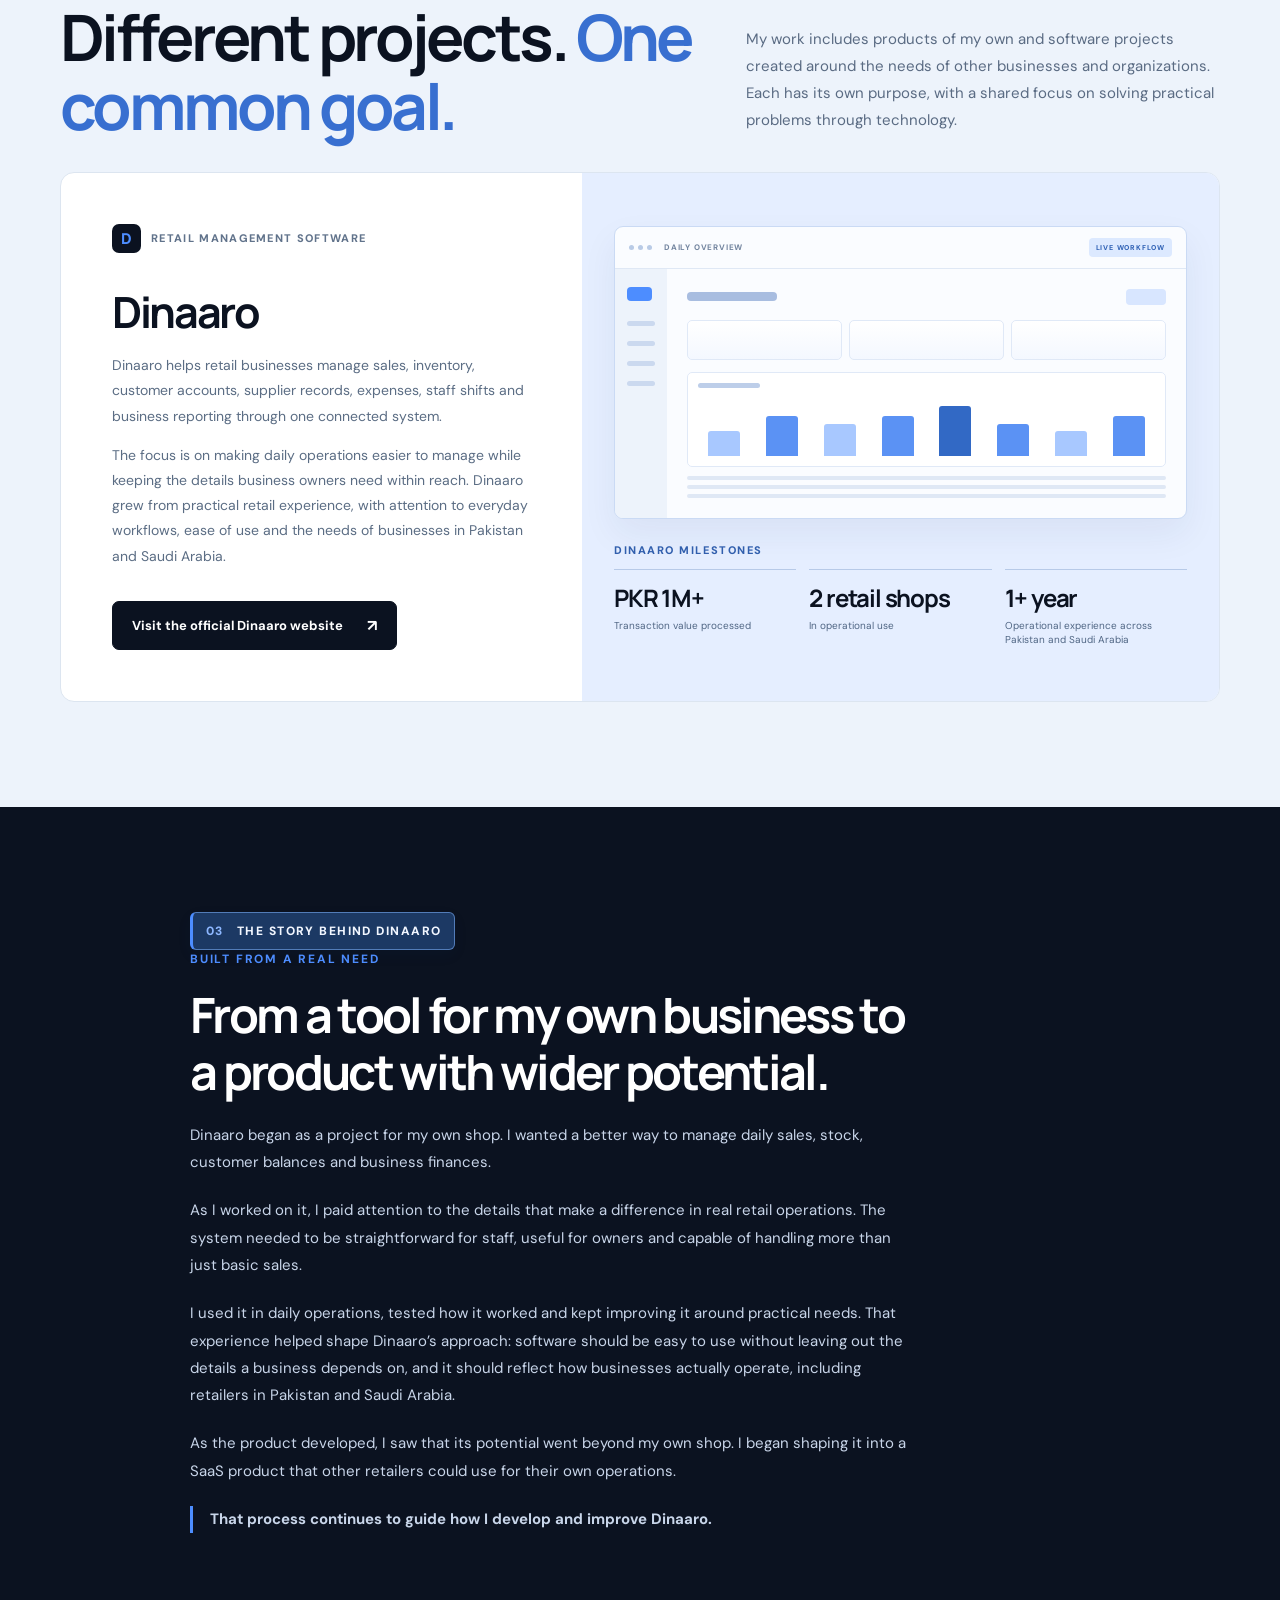
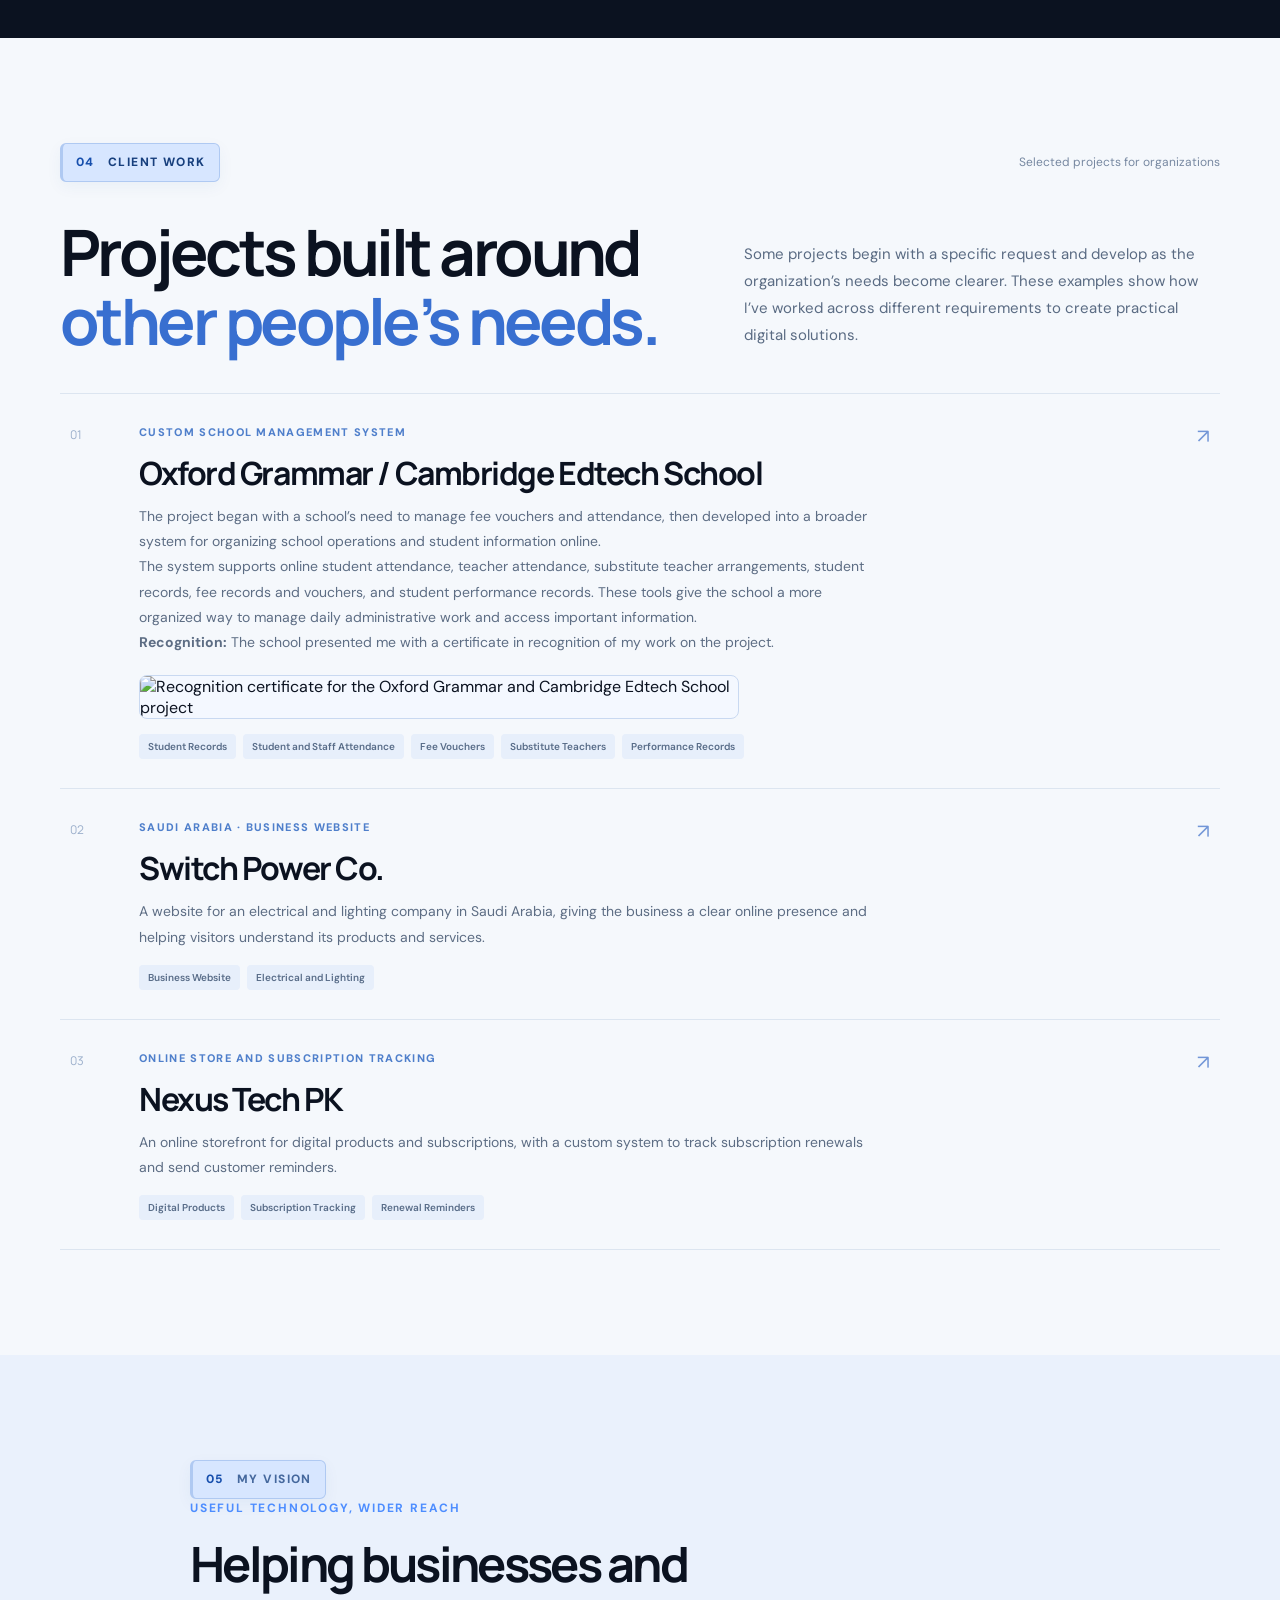
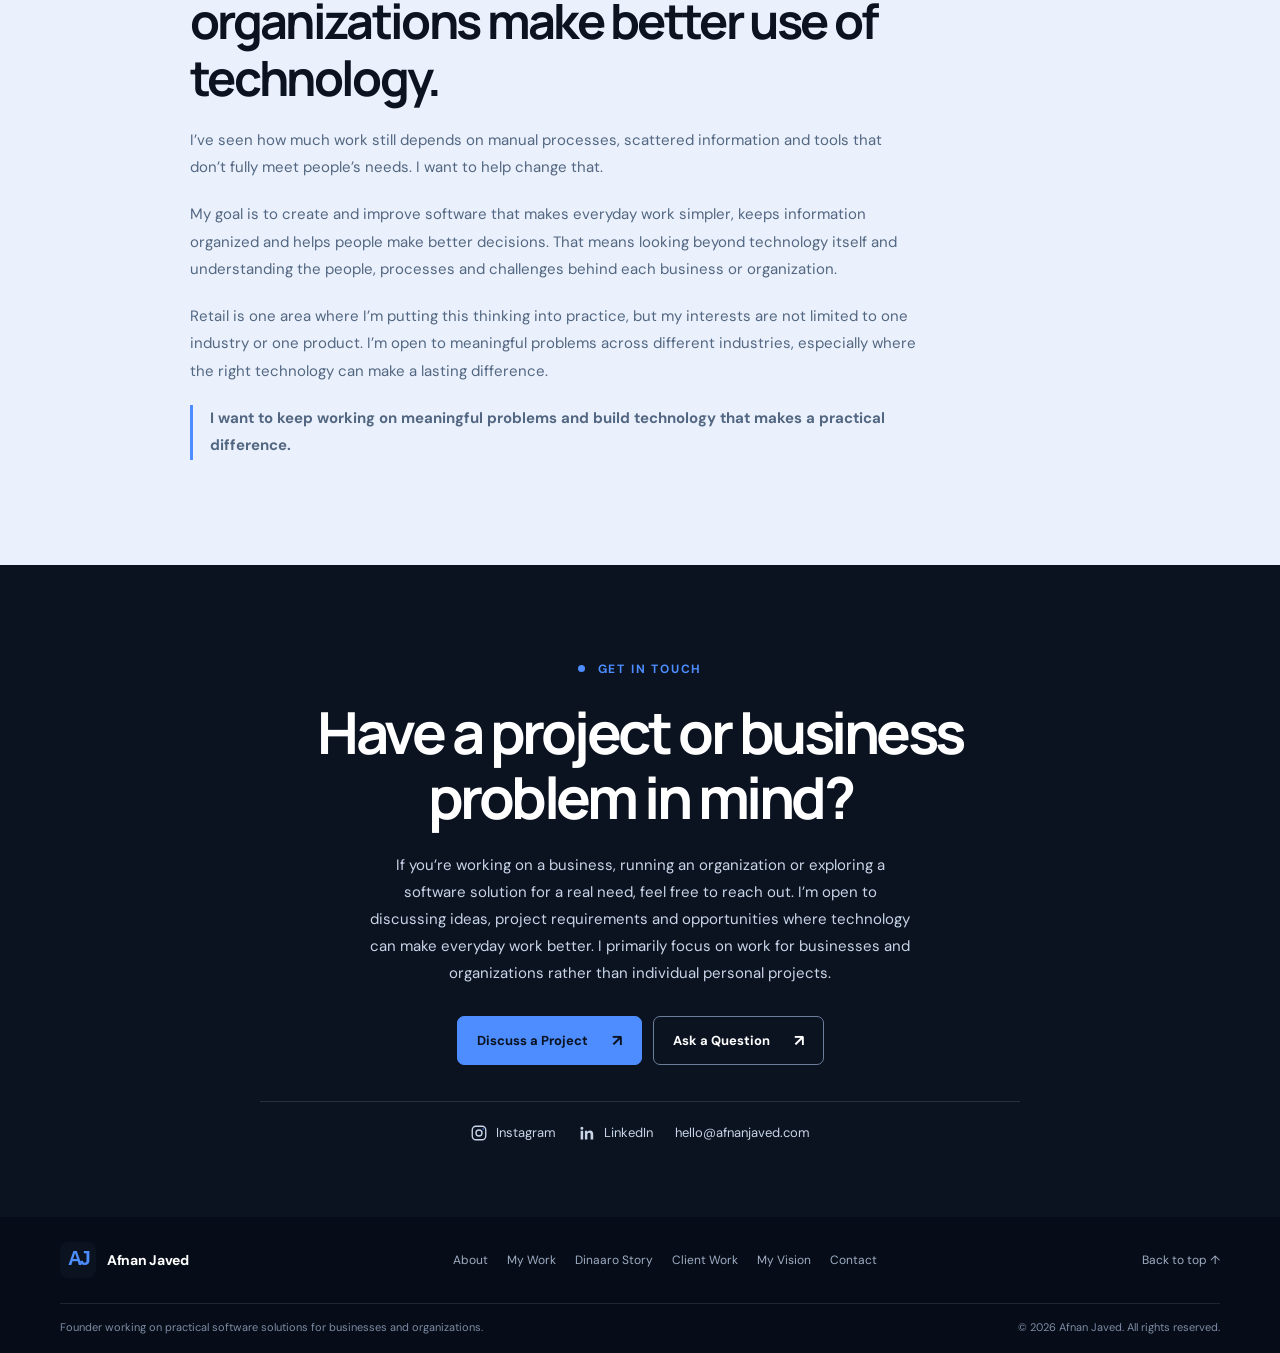
==== commit e71aee2d: "Connect portfolio contact buttons to WhatsApp" ====
--- a/index.html
+++ b/index.html
@@ -104,6 +104,9 @@
         <a href="#client-work">Client Work</a>
         <a href="#vision">My Vision</a>
         <a class="nav-contact" href="#contact">Contact <span aria-hidden="true">↗</span></a>
+        <a class="nav-whatsapp" href="https://wa.me/923239215589?text=Hi%20Afnan%2C%20I%20found%20your%20portfolio%20and%20would%20like%20to%20connect." target="_blank" rel="noopener noreferrer" aria-label="Message Afnan on WhatsApp" title="Message on WhatsApp">
+          <svg viewBox="0 0 32 32" aria-hidden="true" focusable="false"><path fill="currentColor" d="M16.02 3.2A12.67 12.67 0 0 0 5.14 22.37L3.4 28.7l6.48-1.7A12.7 12.7 0 1 0 16.02 3.2Zm0 22.95c-1.93 0-3.82-.52-5.47-1.52l-.39-.23-3.85 1.01 1.03-3.75-.25-.39a10.23 10.23 0 1 1 8.93 4.88Zm5.62-7.66c-.31-.16-1.82-.9-2.1-1-.28-.1-.49-.16-.7.16-.2.31-.8 1- .98 1.2-.18.21-.36.24-.67.08-.31-.16-1.3-.48-2.48-1.53-.92-.82-1.54-1.83-1.72-2.14-.18-.31-.02-.48.14-.64.14-.14.31-.36.46-.54.15-.18.2-.31.31-.52.1-.2.05-.39-.03-.54-.08-.16-.7-1.68-.96-2.3-.25-.6-.5-.52-.7-.53h-.6c-.2 0-.54.08-.82.39-.28.31-1.07 1.05-1.07 2.56s1.1 2.97 1.25 3.18c.15.2 2.17 3.32 5.27 4.66.74.32 1.32.51 1.77.65.74.24 1.41.2 1.94.12.59-.09 1.82-.74 2.08-1.46.25-.72.25-1.33.18-1.46-.08-.13-.28-.2-.59-.36Z"/></svg>
+        </a>
       </nav>
     </div>
   </header>
@@ -118,7 +121,7 @@
           <p class="hero-text">I’m a founder who works on business problems, product ideas and practical technology solutions.</p><p class="hero-text">Over the years, I’ve worked on different projects, from custom software for organizations to products designed to improve everyday business operations.</p>
           <div class="hero-actions">
             <a class="button button-primary" href="#work">Explore My Work <span aria-hidden="true">↘</span></a>
-            <a class="button button-outline hero-contact-button" href="#contact">Get in Touch <span aria-hidden="true">↗</span></a>
+            <a class="button button-outline hero-contact-button" href="https://wa.me/923239215589?text=Hi%20Afnan%2C%20I%20found%20your%20portfolio%20and%20would%20like%20to%20discuss%20a%20project." target="_blank" rel="noopener noreferrer">Get in Touch <span aria-hidden="true">↗</span></a>
           </div>
           
         </div>
@@ -134,8 +137,8 @@
 
     <section class="section about-section" id="about" aria-labelledby="about-title">
       <div class="container about-grid">
-        <div class="section-kicker"><span>01</span><span>ABOUT ME</span></div>
         <div class="about-content">
+          <div class="section-kicker"><span>01</span><span>ABOUT ME</span></div>
           <h2 id="about-title">I've been building things since <span>4th grade.</span></h2>
           <div class="about-columns">
             <p>My interest in technology started early. Since 4th grade, I’ve explored ideas, worked on different projects and learned by trying to make things work.</p>
@@ -185,8 +188,8 @@
 
     <section class="section story-section" id="story" aria-labelledby="story-title">
       <div class="container story-grid">
-        <div class="section-kicker"><span>03</span><span>THE STORY BEHIND DINAARO</span></div>
         <div class="story-content">
+          <div class="section-kicker"><span>03</span><span>THE STORY BEHIND DINAARO</span></div>
           <p class="eyebrow">BUILT FROM A REAL NEED</p>
           <h2>From a tool for my own business to a product with wider potential.</h2>
           <p>Dinaaro began as a project for my own shop. I wanted a better way to manage daily sales, stock, customer balances and business finances.</p>
@@ -218,8 +221,8 @@
 
     <section class="section vision-section" id="vision" aria-labelledby="vision-title">
       <div class="container vision-grid">
-        <div class="section-kicker"><span>05</span><span>MY VISION</span></div>
         <div class="vision-content">
+          <div class="section-kicker"><span>05</span><span>MY VISION</span></div>
           <p class="eyebrow">USEFUL TECHNOLOGY, WIDER REACH</p>
           <h2>Helping businesses and organizations make better use of technology.</h2>
           <p>I’ve seen how much work still depends on manual processes, scattered information and tools that don’t fully meet people’s needs. I want to help change that.</p>
@@ -235,7 +238,7 @@
         <p class="eyebrow"><span class="eyebrow-dot"></span> GET IN TOUCH</p>
         <h2 id="contact-title">Have a project or business problem in mind?</h2>
         <p>If you’re working on a business, running an organization or exploring a software solution for a real need, feel free to reach out. I’m open to discussing ideas, project requirements and opportunities where technology can make everyday work better. I primarily focus on work for businesses and organizations rather than individual personal projects.</p>
-        <div class="contact-actions"><a class="button button-primary" href="mailto:hello@afnanjaved.com?subject=Business%20project%20inquiry">Contact me <span aria-hidden="true">↗</span></a><a class="button button-outline" href="https://www.linkedin.com/in/TheAfnanJaved/" target="_blank" rel="noopener noreferrer">Connect on LinkedIn <span aria-hidden="true">↗</span></a></div>
+        <div class="contact-actions"><a class="button button-primary" href="https://wa.me/923239215589?text=Hi%20Afnan%2C%20I%20would%20like%20to%20discuss%20a%20business%20project%20or%20software%20solution." target="_blank" rel="noopener noreferrer">Discuss a Project <span aria-hidden="true">↗</span></a><a class="button button-outline" href="https://wa.me/923239215589?text=Hi%20Afnan%2C%20I%20have%20a%20question%20about%20your%20work%20and%20would%20like%20to%20connect." target="_blank" rel="noopener noreferrer">Ask a Question <span aria-hidden="true">↗</span></a></div>
         <div class="contact-socials"><a href="https://www.instagram.com/theafnanjaved/" target="_blank" rel="noopener noreferrer"><img src="/assets/instagram-icon.svg" alt="" width="18" height="18"> Instagram</a><a href="https://www.linkedin.com/in/TheAfnanJaved/" target="_blank" rel="noopener noreferrer"><img src="/assets/linkedin-icon.svg" alt="" width="18" height="18"> LinkedIn</a><a href="mailto:hello@afnanjaved.com">hello@afnanjaved.com</a></div>
       </div>
     </section>
--- a/styles.css
+++ b/styles.css
@@ -106,3 +106,88 @@
   .footer-bottom{flex-direction:column;gap:8px;align-items:flex-start}
   .footer-bottom>span{display:block}
 }
+
+
+/* Final release visual adjustments */
+.hero-visual::before{width:min(94%,490px);top:2%;box-shadow:0 0 0 18px #24487920,0 0 0 36px #24487910}
+.hero-contact-button{background:transparent;color:#F5F8FC;border:1px solid #7894BC}
+.hero-contact-button:hover{background:#FFFFFF12;border-color:var(--blue)}
+.section-kicker{border-left:3px solid var(--blue);box-shadow:0 5px 16px #1C4A8B0D;color:#173F7D;background:#D7E6FF;border-color:#AFC9F2}
+.section-kicker>span:first-child{color:#174FAD}
+.story-section .section-kicker{background:#1C3964;border-color:#527CB8;border-left-color:var(--blue);color:#F1F6FF}
+.recognition-image{width:min(100%,600px);max-width:600px}
+.recognition-image img{max-height:740px}
+@media(max-width:760px){.hero-visual::before{width:min(88%,350px);top:5%}.recognition-image{width:100%}}
+
+
+/* Keep section labels sized to their text, not the full grid row */
+.section-kicker{
+  display:inline-flex;
+  align-items:center;
+  align-self:start;
+  justify-self:start;
+  width:fit-content;
+  max-width:100%;
+  height:fit-content;
+  min-height:0;
+  flex:0 0 auto;
+  box-sizing:border-box;
+  line-height:1.35;
+  white-space:normal;
+}
+.section-kicker > span{
+  min-width:0;
+}
+@media (min-width:761px){
+  .about-grid > .section-kicker,
+  .story-grid > .section-kicker,
+  .vision-grid > .section-kicker{
+    align-self:start;
+    justify-self:start;
+  }
+}
+@media (max-width:760px){
+  .section-kicker{
+    align-self:start;
+    justify-self:start;
+    width:fit-content;
+    max-width:100%;
+    padding:9px 11px;
+    font-size:11px;
+    line-height:1.35;
+  }
+  .about-grid > .section-kicker,
+  .story-grid > .section-kicker,
+  .vision-grid > .section-kicker{
+    margin-bottom:0;
+  }
+}
+
+/* Desktop: center section labels above their content and keep the highlight snug */
+@media (min-width:761px){
+  .about-grid,
+  .story-grid,
+  .vision-grid{
+    grid-template-columns:minmax(0,900px);
+    justify-content:center;
+    gap:28px;
+  }
+  .about-grid > .section-kicker,
+  .story-grid > .section-kicker,
+  .vision-grid > .section-kicker{
+    grid-column:1;
+    justify-self:center;
+    align-self:start;
+    width:max-content;
+    height:auto;
+    min-height:0;
+    padding:10px 13px;
+    margin:0;
+  }
+  .about-content,
+  .story-content,
+  .vision-content{
+    grid-column:1;
+    min-width:0;
+  }
+}
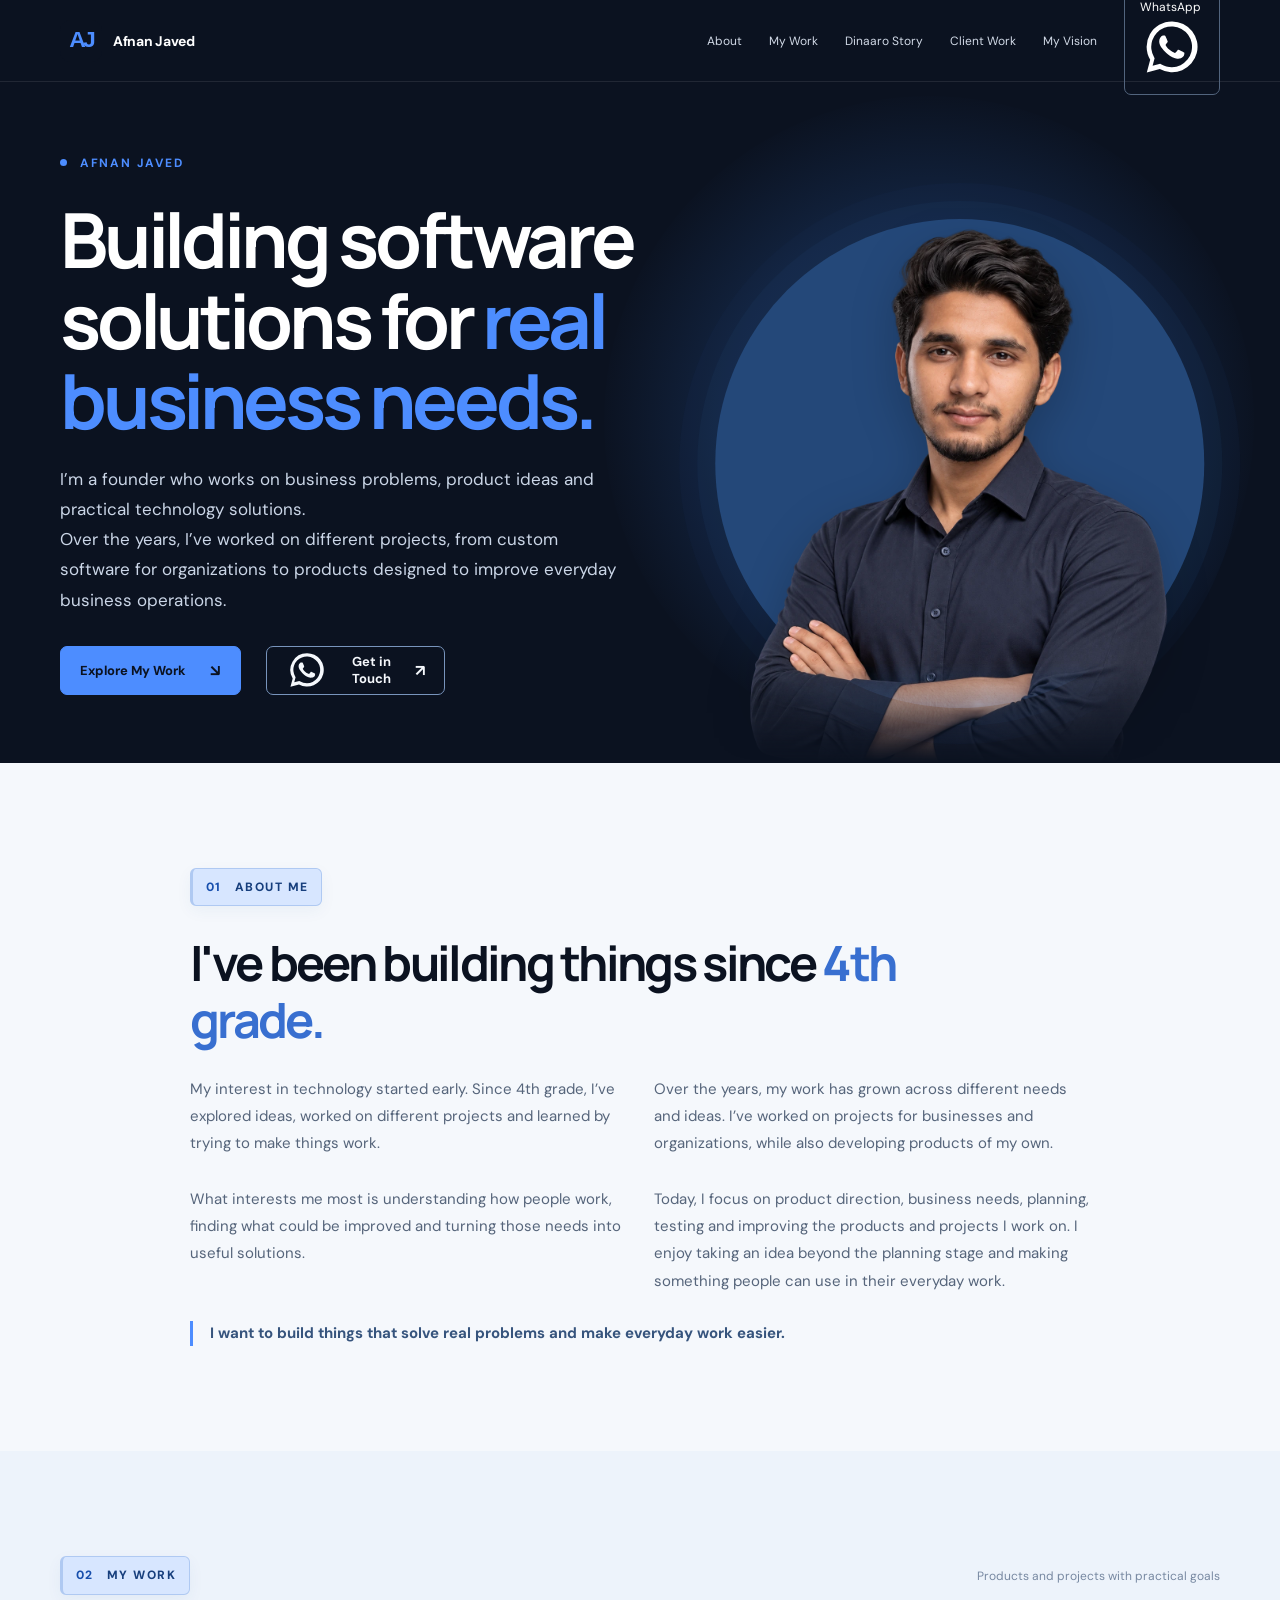
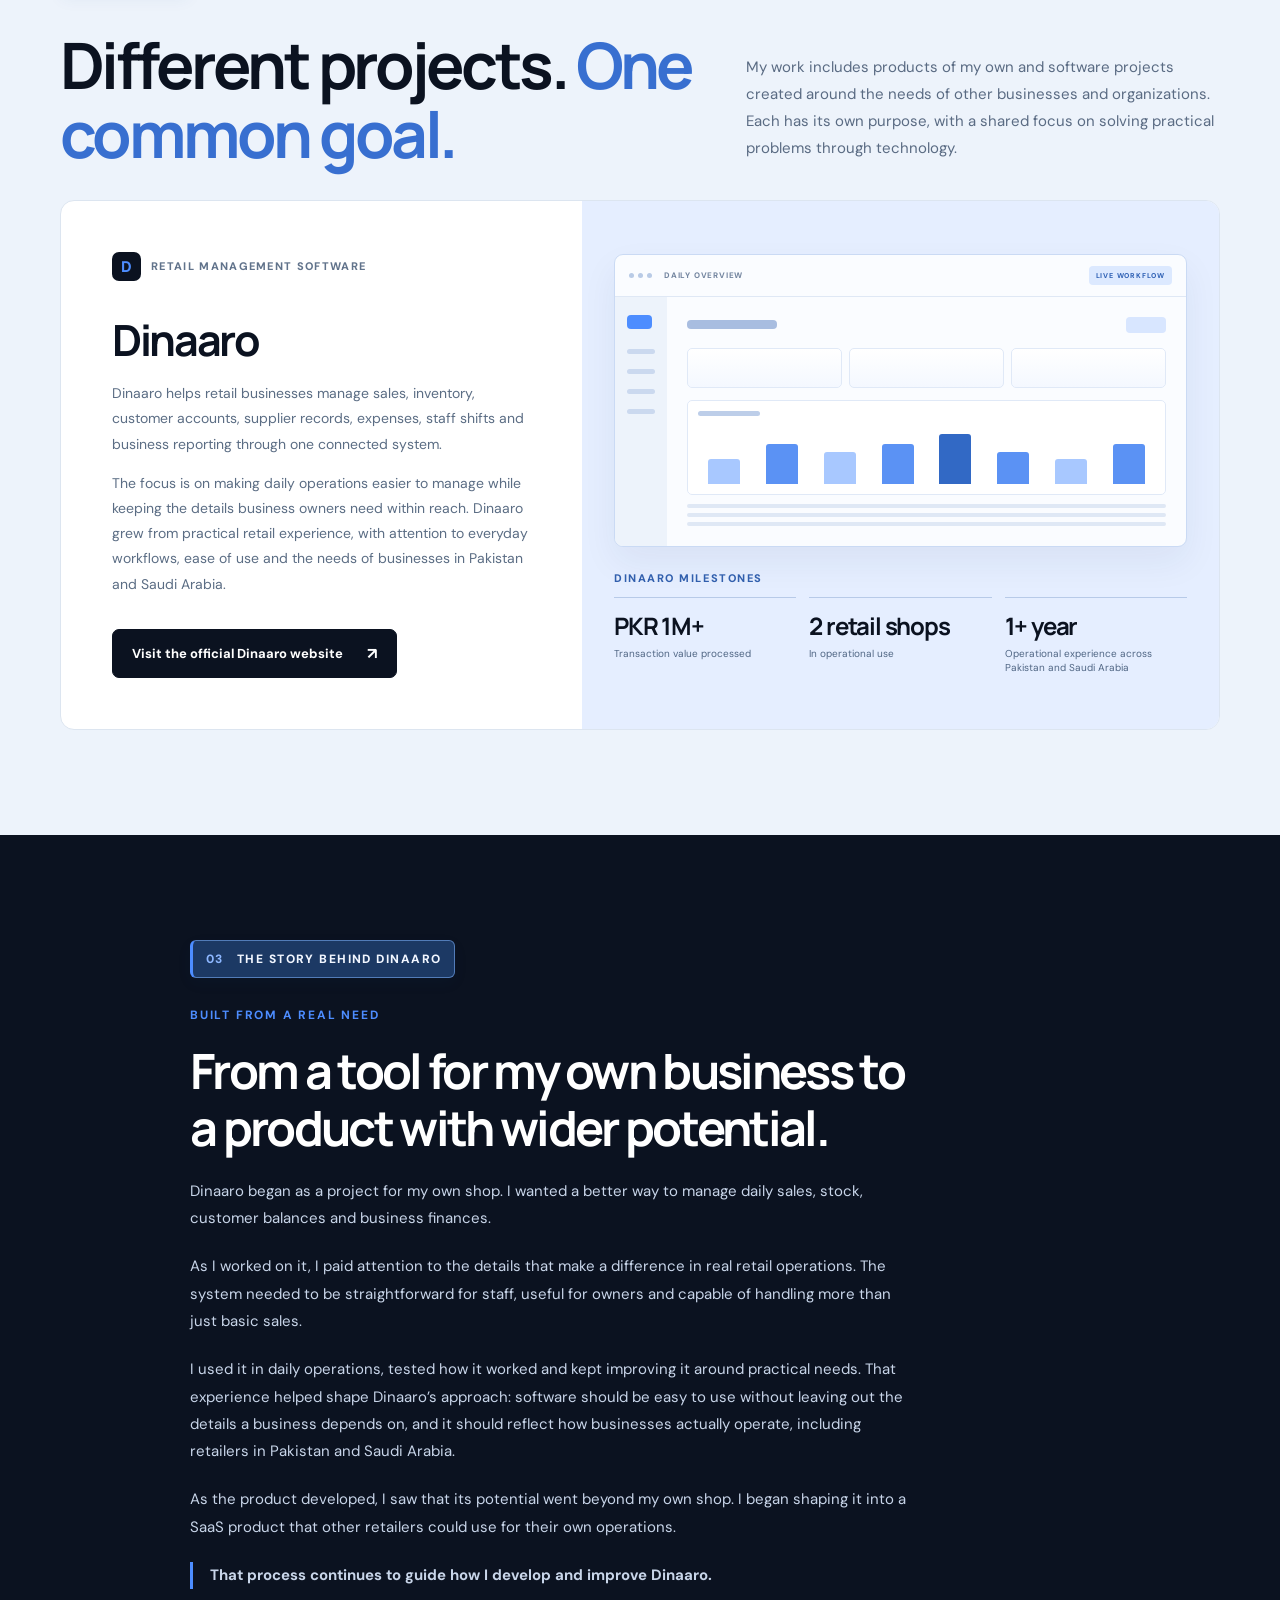
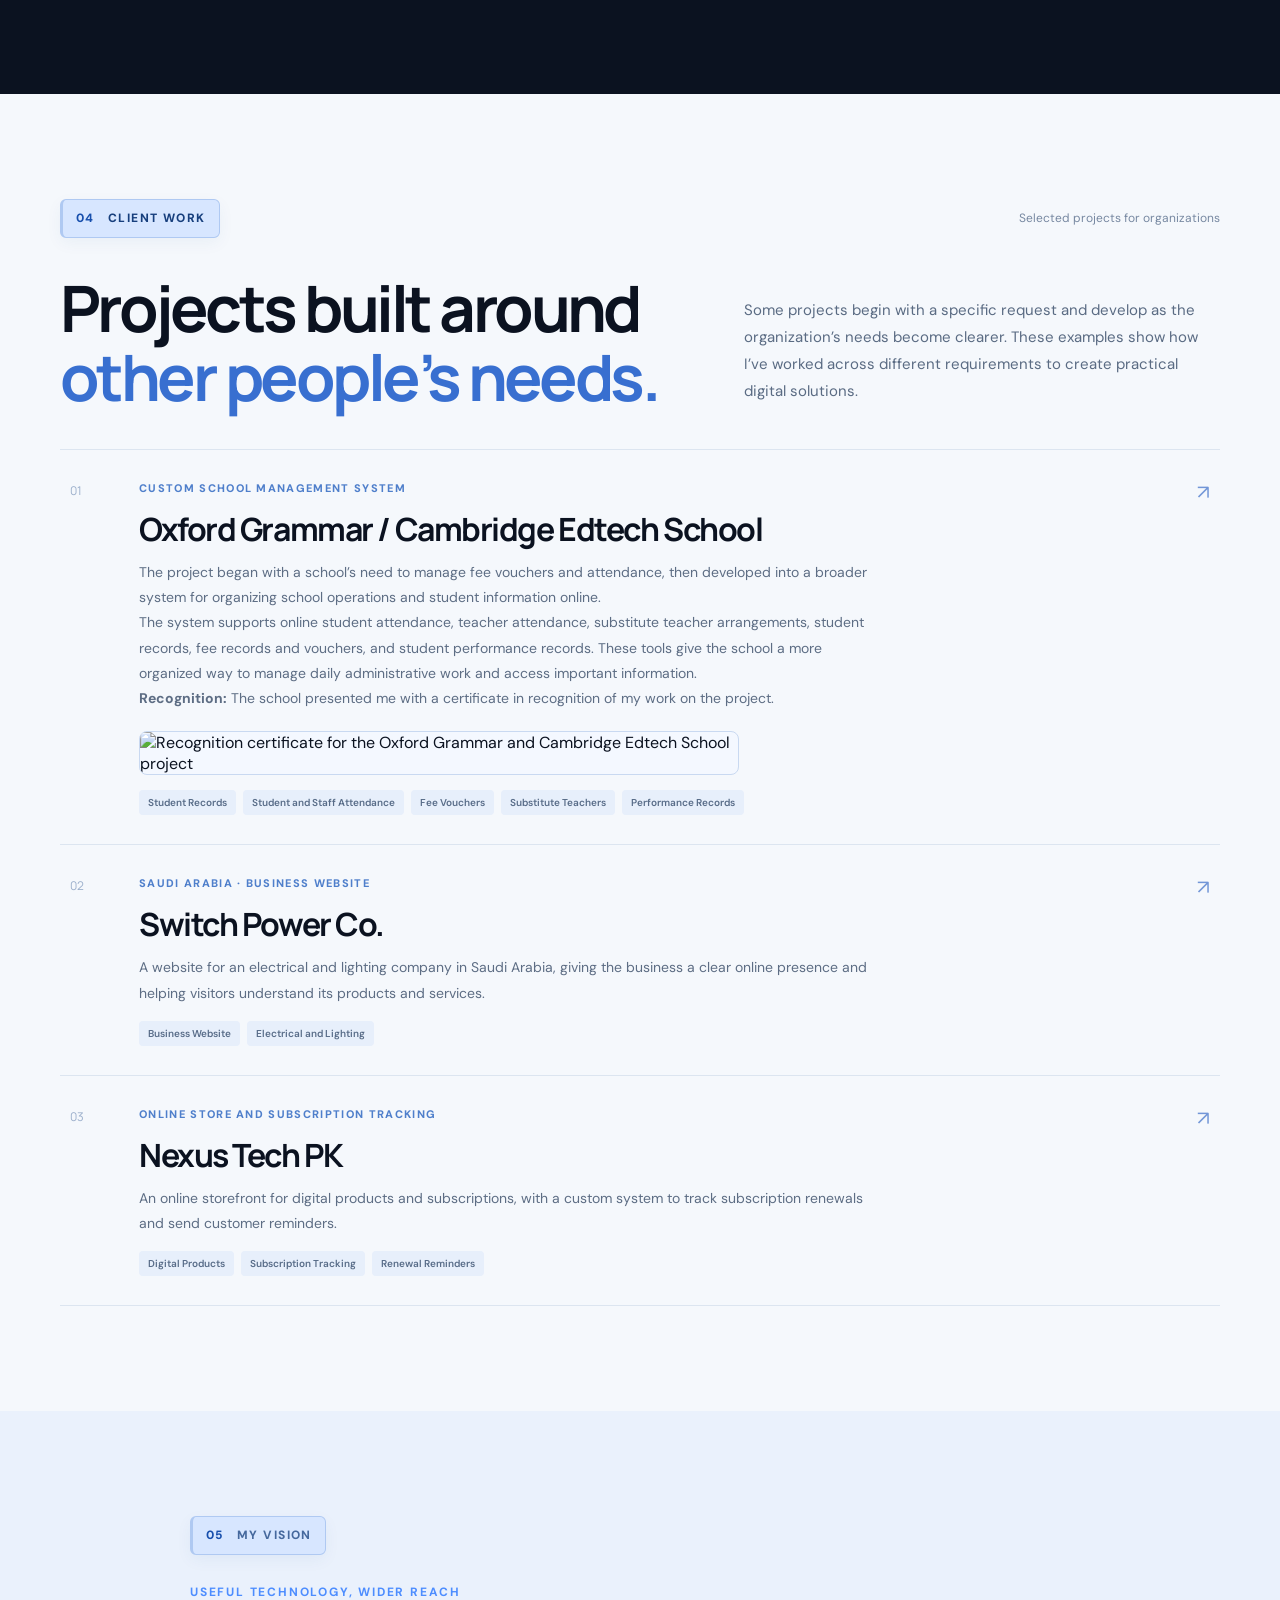
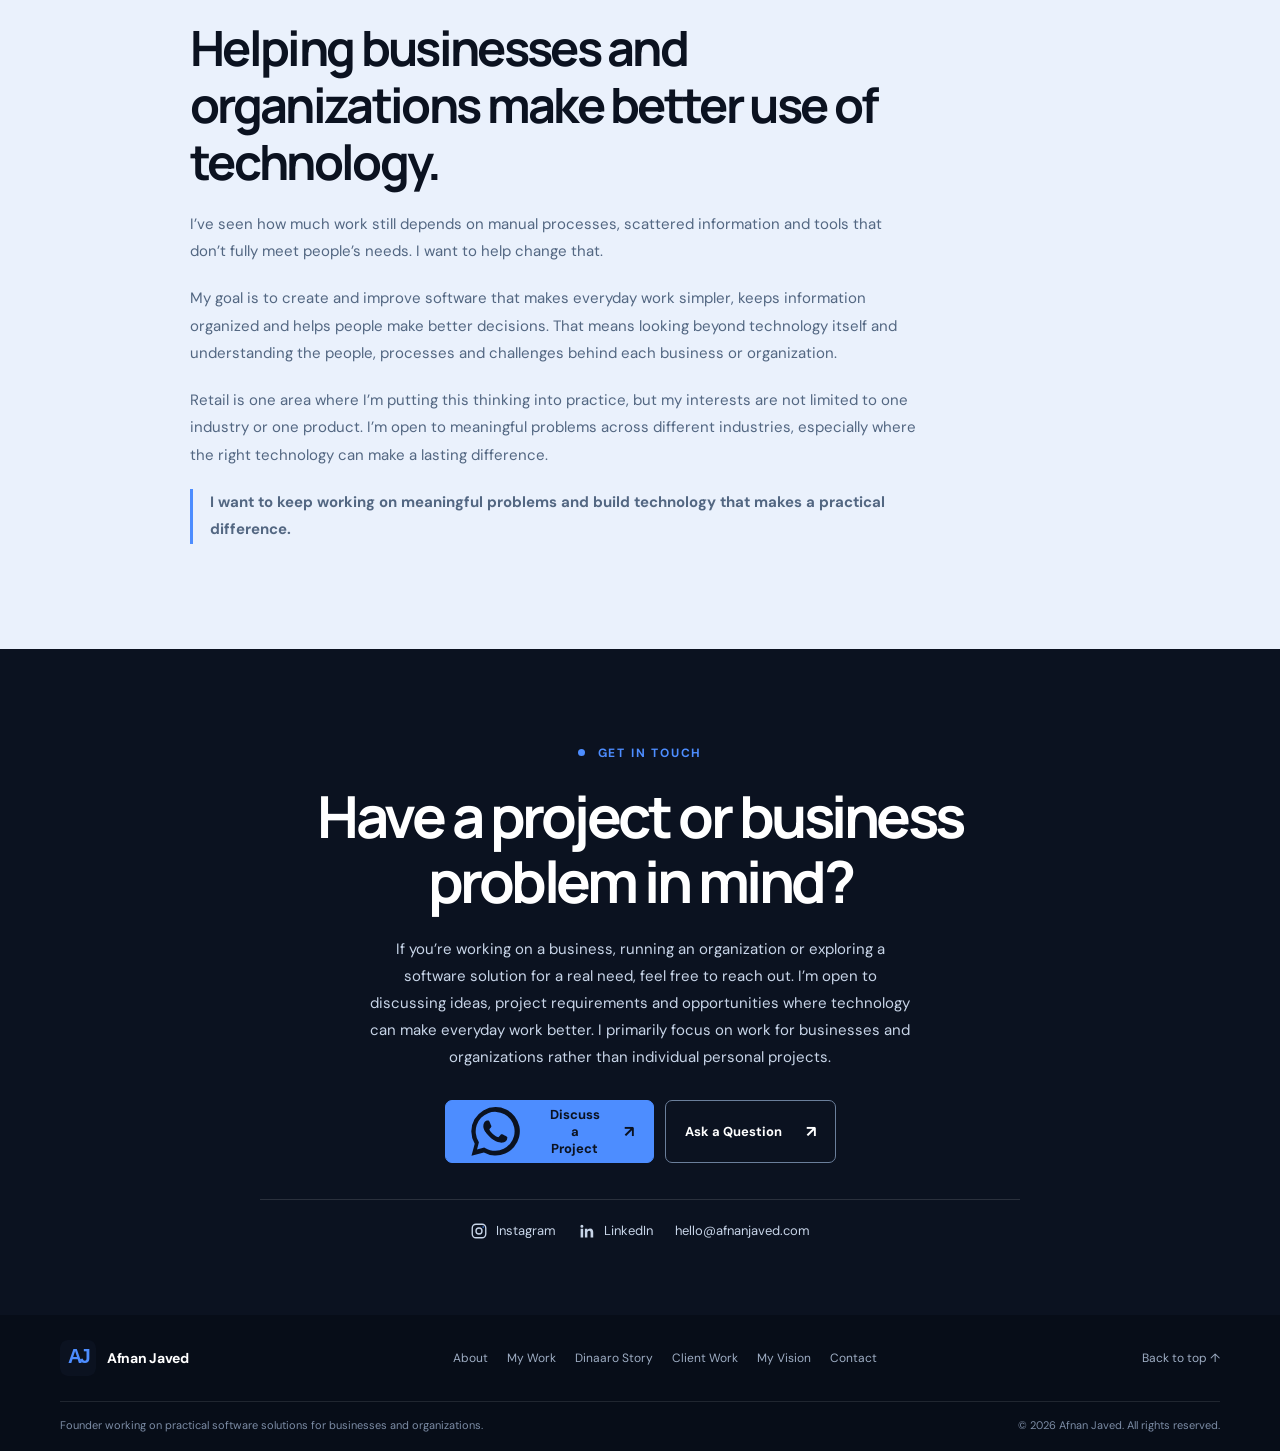
==== commit 0b88ec04: "Use WhatsApp icons on primary contact actions" ====
--- a/index.html
+++ b/index.html
@@ -103,9 +103,9 @@
         <a href="#story">Dinaaro Story</a>
         <a href="#client-work">Client Work</a>
         <a href="#vision">My Vision</a>
-        <a class="nav-contact" href="#contact">Contact <span aria-hidden="true">↗</span></a>
-        <a class="nav-whatsapp" href="https://wa.me/923239215589?text=Hi%20Afnan%2C%20I%20found%20your%20portfolio%20and%20would%20like%20to%20connect." target="_blank" rel="noopener noreferrer" aria-label="Message Afnan on WhatsApp" title="Message on WhatsApp">
-          <svg viewBox="0 0 32 32" aria-hidden="true" focusable="false"><path fill="currentColor" d="M16.02 3.2A12.67 12.67 0 0 0 5.14 22.37L3.4 28.7l6.48-1.7A12.7 12.7 0 1 0 16.02 3.2Zm0 22.95c-1.93 0-3.82-.52-5.47-1.52l-.39-.23-3.85 1.01 1.03-3.75-.25-.39a10.23 10.23 0 1 1 8.93 4.88Zm5.62-7.66c-.31-.16-1.82-.9-2.1-1-.28-.1-.49-.16-.7.16-.2.31-.8 1- .98 1.2-.18.21-.36.24-.67.08-.31-.16-1.3-.48-2.48-1.53-.92-.82-1.54-1.83-1.72-2.14-.18-.31-.02-.48.14-.64.14-.14.31-.36.46-.54.15-.18.2-.31.31-.52.1-.2.05-.39-.03-.54-.08-.16-.7-1.68-.96-2.3-.25-.6-.5-.52-.7-.53h-.6c-.2 0-.54.08-.82.39-.28.31-1.07 1.05-1.07 2.56s1.1 2.97 1.25 3.18c.15.2 2.17 3.32 5.27 4.66.74.32 1.32.51 1.77.65.74.24 1.41.2 1.94.12.59-.09 1.82-.74 2.08-1.46.25-.72.25-1.33.18-1.46-.08-.13-.28-.2-.59-.36Z"/></svg>
+        <a class="nav-contact" href="https://wa.me/923239215589?text=Hi%20Afnan%2C%20I%20found%20your%20portfolio%20and%20would%20like%20to%20connect." target="_blank" rel="noopener noreferrer" aria-label="Contact Afnan on WhatsApp">
+          WhatsApp
+          <svg class="whatsapp-icon" viewBox="0 0 32 32" aria-hidden="true" focusable="false"><path fill="currentColor" d="M16 3.2A12.7 12.7 0 0 0 5.1 22.4L3.4 28.7l6.5-1.7A12.7 12.7 0 1 0 16 3.2Zm0 22.9c-1.9 0-3.8-.5-5.5-1.5l-.4-.2-3.8 1 1-3.8-.2-.4A10.2 10.2 0 1 1 16 26.1Zm5.6-7.6c-.3-.2-1.8-.9-2.1-1-.3-.1-.5-.2-.7.1-.2.3-.8 1-1 1.2-.2.2-.4.2-.7.1-.3-.2-1.3-.5-2.5-1.6-.9-.8-1.5-1.8-1.7-2.1-.2-.3 0-.5.1-.6.1-.2.3-.4.5-.6.1-.2.2-.3.3-.5.1-.2 0-.4 0-.5-.1-.2-.7-1.7-1-2.3-.2-.6-.5-.5-.7-.5h-.6c-.2 0-.5.1-.8.4-.3.3-1.1 1.1-1.1 2.6s1.1 3 1.3 3.2c.1.2 2.2 3.3 5.3 4.7.7.3 1.3.5 1.8.6.7.2 1.4.2 1.9.1.6-.1 1.8-.7 2.1-1.5.2-.7.2-1.3.2-1.4-.1-.2-.3-.2-.6-.4Z"/></svg>
         </a>
       </nav>
     </div>
@@ -121,7 +121,7 @@
           <p class="hero-text">I’m a founder who works on business problems, product ideas and practical technology solutions.</p><p class="hero-text">Over the years, I’ve worked on different projects, from custom software for organizations to products designed to improve everyday business operations.</p>
           <div class="hero-actions">
             <a class="button button-primary" href="#work">Explore My Work <span aria-hidden="true">↘</span></a>
-            <a class="button button-outline hero-contact-button" href="https://wa.me/923239215589?text=Hi%20Afnan%2C%20I%20found%20your%20portfolio%20and%20would%20like%20to%20discuss%20a%20project." target="_blank" rel="noopener noreferrer">Get in Touch <span aria-hidden="true">↗</span></a>
+            <a class="button button-outline hero-contact-button" href="https://wa.me/923239215589?text=Hi%20Afnan%2C%20I%20found%20your%20portfolio%20and%20would%20like%20to%20discuss%20a%20project." target="_blank" rel="noopener noreferrer"><svg class="whatsapp-icon" viewBox="0 0 32 32" aria-hidden="true" focusable="false"><path fill="currentColor" d="M16 3.2A12.7 12.7 0 0 0 5.1 22.4L3.4 28.7l6.5-1.7A12.7 12.7 0 1 0 16 3.2Zm0 22.9c-1.9 0-3.8-.5-5.5-1.5l-.4-.2-3.8 1 1-3.8-.2-.4A10.2 10.2 0 1 1 16 26.1Zm5.6-7.6c-.3-.2-1.8-.9-2.1-1-.3-.1-.5-.2-.7.1-.2.3-.8 1-1 1.2-.2.2-.4.2-.7.1-.3-.2-1.3-.5-2.5-1.6-.9-.8-1.5-1.8-1.7-2.1-.2-.3 0-.5.1-.6.1-.2.3-.4.5-.6.1-.2.2-.3.3-.5.1-.2 0-.4 0-.5-.1-.2-.7-1.7-1-2.3-.2-.6-.5-.5-.7-.5h-.6c-.2 0-.5.1-.8.4-.3.3-1.1 1.1-1.1 2.6s1.1 3 1.3 3.2c.1.2 2.2 3.3 5.3 4.7.7.3 1.3.5 1.8.6.7.2 1.4.2 1.9.1.6-.1 1.8-.7 2.1-1.5.2-.7.2-1.3.2-1.4-.1-.2-.3-.2-.6-.4Z"/></svg>Get in Touch <span aria-hidden="true">↗</span></a>
           </div>
           
         </div>
@@ -238,7 +238,7 @@
         <p class="eyebrow"><span class="eyebrow-dot"></span> GET IN TOUCH</p>
         <h2 id="contact-title">Have a project or business problem in mind?</h2>
         <p>If you’re working on a business, running an organization or exploring a software solution for a real need, feel free to reach out. I’m open to discussing ideas, project requirements and opportunities where technology can make everyday work better. I primarily focus on work for businesses and organizations rather than individual personal projects.</p>
-        <div class="contact-actions"><a class="button button-primary" href="https://wa.me/923239215589?text=Hi%20Afnan%2C%20I%20would%20like%20to%20discuss%20a%20business%20project%20or%20software%20solution." target="_blank" rel="noopener noreferrer">Discuss a Project <span aria-hidden="true">↗</span></a><a class="button button-outline" href="https://wa.me/923239215589?text=Hi%20Afnan%2C%20I%20have%20a%20question%20about%20your%20work%20and%20would%20like%20to%20connect." target="_blank" rel="noopener noreferrer">Ask a Question <span aria-hidden="true">↗</span></a></div>
+        <div class="contact-actions"><a class="button button-primary" href="https://wa.me/923239215589?text=Hi%20Afnan%2C%20I%20would%20like%20to%20discuss%20a%20business%20project%20or%20software%20solution." target="_blank" rel="noopener noreferrer"><svg class="whatsapp-icon" viewBox="0 0 32 32" aria-hidden="true" focusable="false"><path fill="currentColor" d="M16 3.2A12.7 12.7 0 0 0 5.1 22.4L3.4 28.7l6.5-1.7A12.7 12.7 0 1 0 16 3.2Zm0 22.9c-1.9 0-3.8-.5-5.5-1.5l-.4-.2-3.8 1 1-3.8-.2-.4A10.2 10.2 0 1 1 16 26.1Zm5.6-7.6c-.3-.2-1.8-.9-2.1-1-.3-.1-.5-.2-.7.1-.2.3-.8 1-1 1.2-.2.2-.4.2-.7.1-.3-.2-1.3-.5-2.5-1.6-.9-.8-1.5-1.8-1.7-2.1-.2-.3 0-.5.1-.6.1-.2.3-.4.5-.6.1-.2.2-.3.3-.5.1-.2 0-.4 0-.5-.1-.2-.7-1.7-1-2.3-.2-.6-.5-.5-.7-.5h-.6c-.2 0-.5.1-.8.4-.3.3-1.1 1.1-1.1 2.6s1.1 3 1.3 3.2c.1.2 2.2 3.3 5.3 4.7.7.3 1.3.5 1.8.6.7.2 1.4.2 1.9.1.6-.1 1.8-.7 2.1-1.5.2-.7.2-1.3.2-1.4-.1-.2-.3-.2-.6-.4Z"/></svg>Discuss a Project <span aria-hidden="true">↗</span></a><a class="button button-outline" href="https://wa.me/923239215589?text=Hi%20Afnan%2C%20I%20have%20a%20question%20about%20your%20work%20and%20would%20like%20to%20connect." target="_blank" rel="noopener noreferrer">Ask a Question <span aria-hidden="true">↗</span></a></div>
         <div class="contact-socials"><a href="https://www.instagram.com/theafnanjaved/" target="_blank" rel="noopener noreferrer"><img src="/assets/instagram-icon.svg" alt="" width="18" height="18"> Instagram</a><a href="https://www.linkedin.com/in/TheAfnanJaved/" target="_blank" rel="noopener noreferrer"><img src="/assets/linkedin-icon.svg" alt="" width="18" height="18"> LinkedIn</a><a href="mailto:hello@afnanjaved.com">hello@afnanjaved.com</a></div>
       </div>
     </section>
--- a/styles.css
+++ b/styles.css
@@ -191,3 +191,51 @@
     min-width:0;
   }
 }
+
+
+/* WhatsApp contact link and natural section label placement */
+.nav-whatsapp{
+  display:inline-flex;
+  align-items:center;
+  justify-content:center;
+  width:40px;
+  height:40px;
+  flex:0 0 auto;
+  color:#25D366;
+  border:1px solid #315B4B;
+  border-radius:7px;
+  transition:background .2s,border-color .2s,transform .2s;
+}
+.nav-whatsapp svg{display:block;width:23px;height:23px}
+.nav-whatsapp:hover,.nav-whatsapp:focus-visible{
+  background:#25D36618;
+  border-color:#25D366;
+  transform:translateY(-1px);
+}
+.about-content > .section-kicker,
+.story-content > .section-kicker,
+.vision-content > .section-kicker{
+  margin:0 0 28px;
+}
+@media(max-width:1000px){
+  .site-nav{gap:12px}
+  .nav-whatsapp{width:36px;height:36px}
+  .nav-whatsapp svg{width:21px;height:21px}
+}
+@media(max-width:760px){
+  .site-nav .nav-whatsapp{
+    width:100%;
+    height:auto;
+    min-height:48px;
+    justify-content:flex-start;
+    gap:10px;
+    padding:12px 2px;
+    border:0;
+    border-bottom:1px solid #ffffff13;
+    border-radius:0;
+  }
+  .site-nav .nav-whatsapp::after{content:"WhatsApp";color:#D1D9E6;font-size:13px}
+  .about-content > .section-kicker,
+  .story-content > .section-kicker,
+  .vision-content > .section-kicker{margin-bottom:22px}
+}
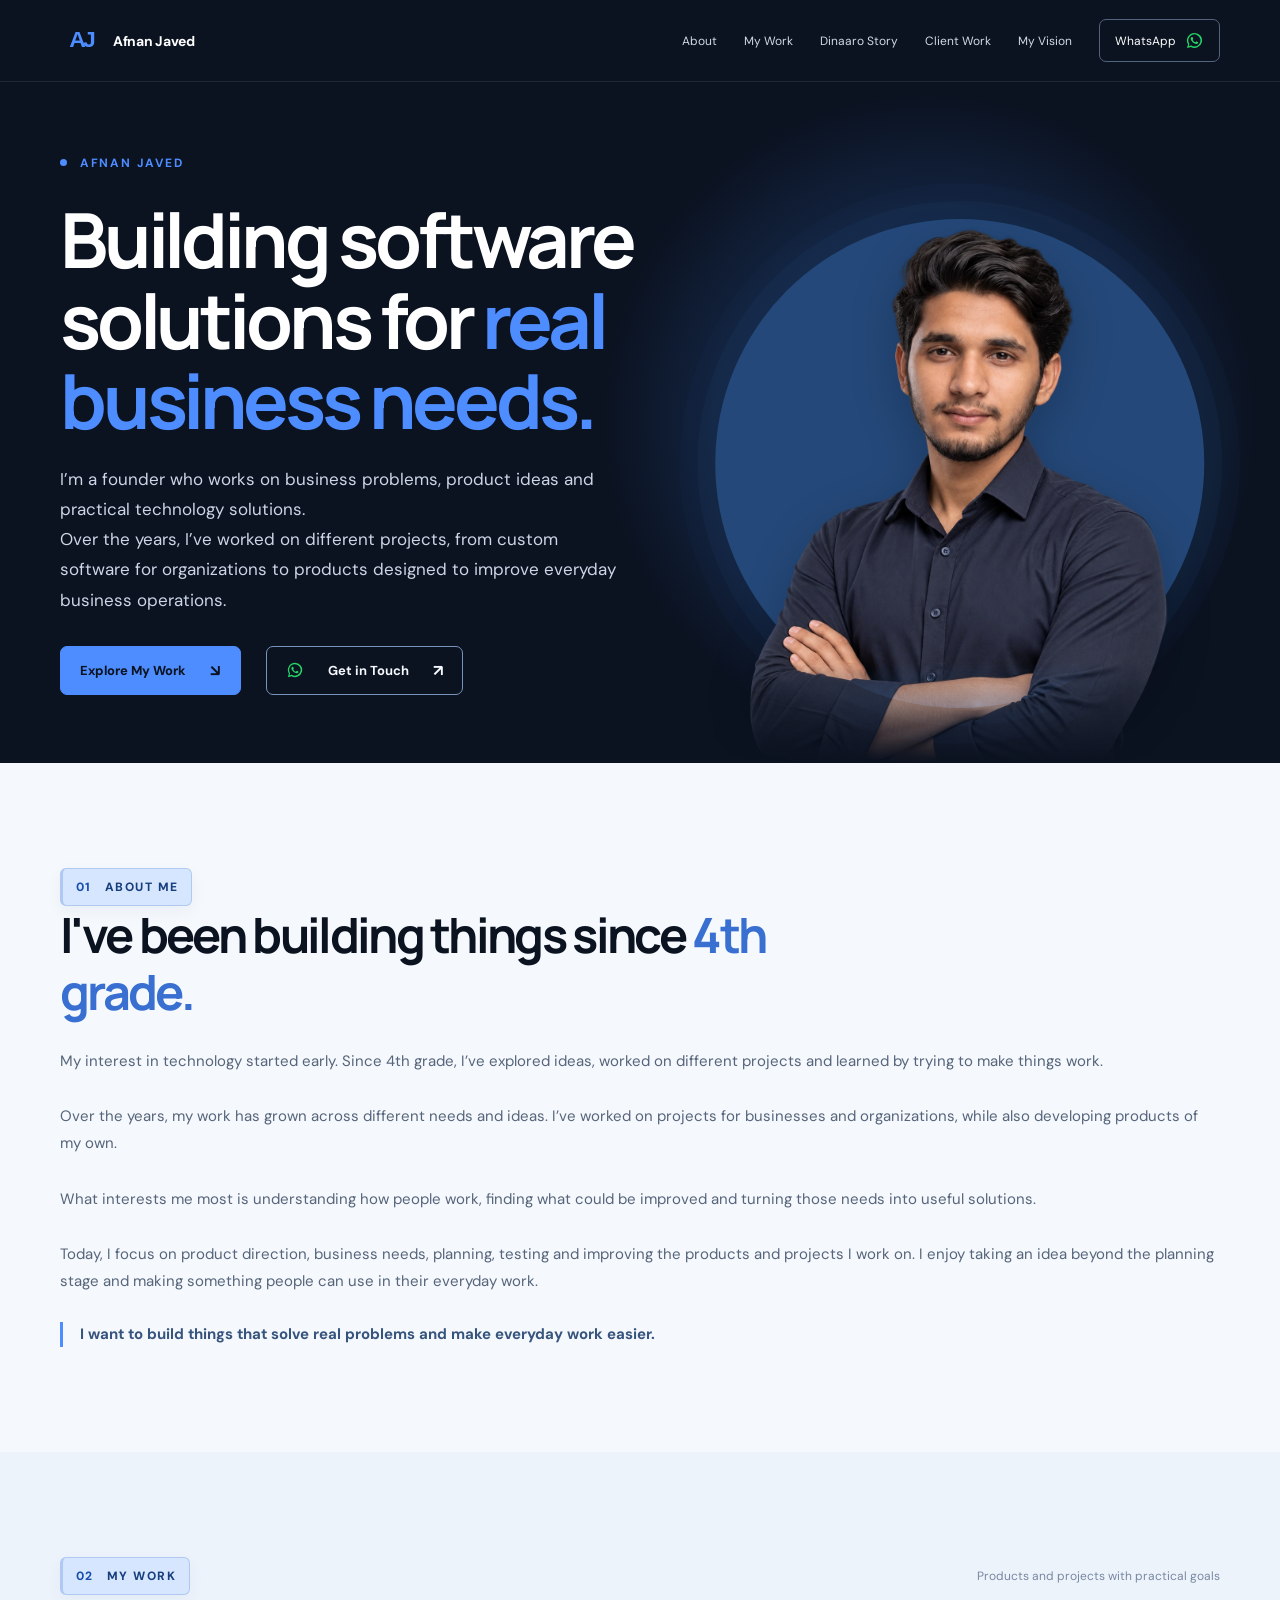
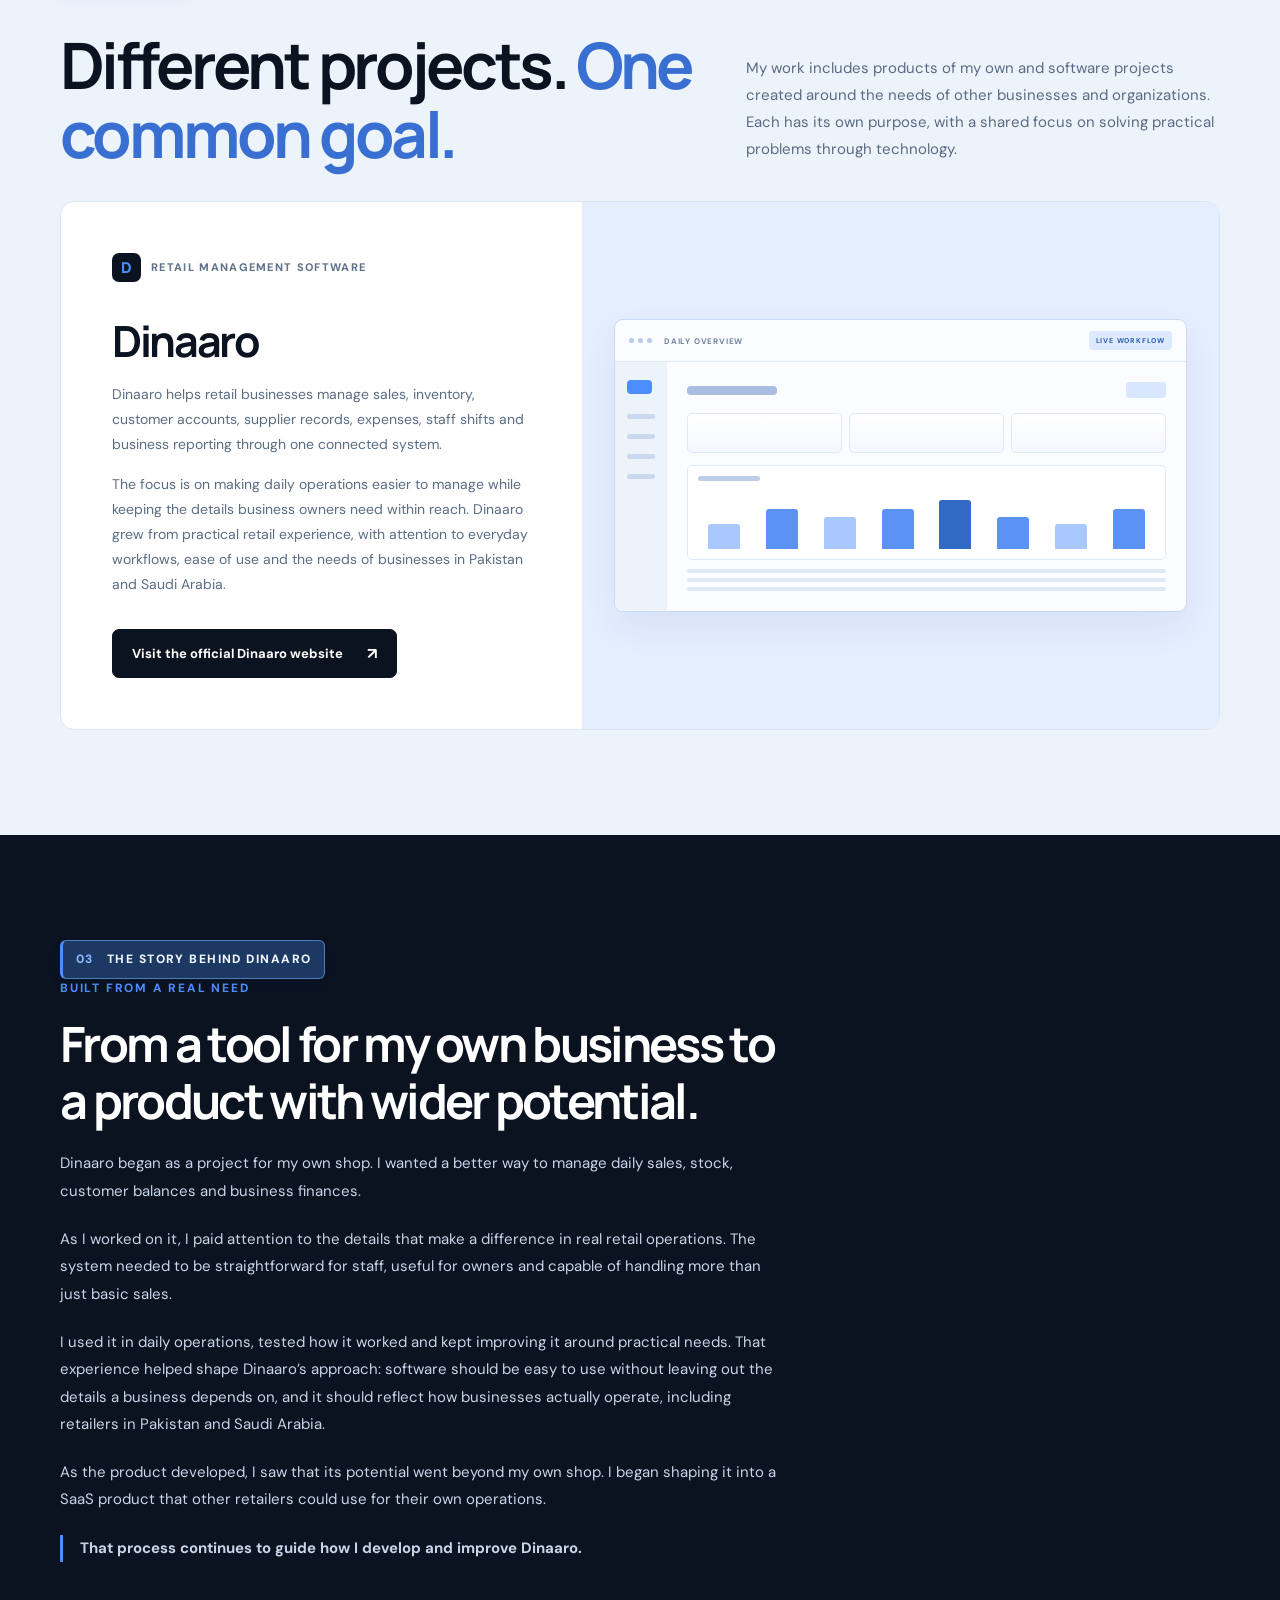
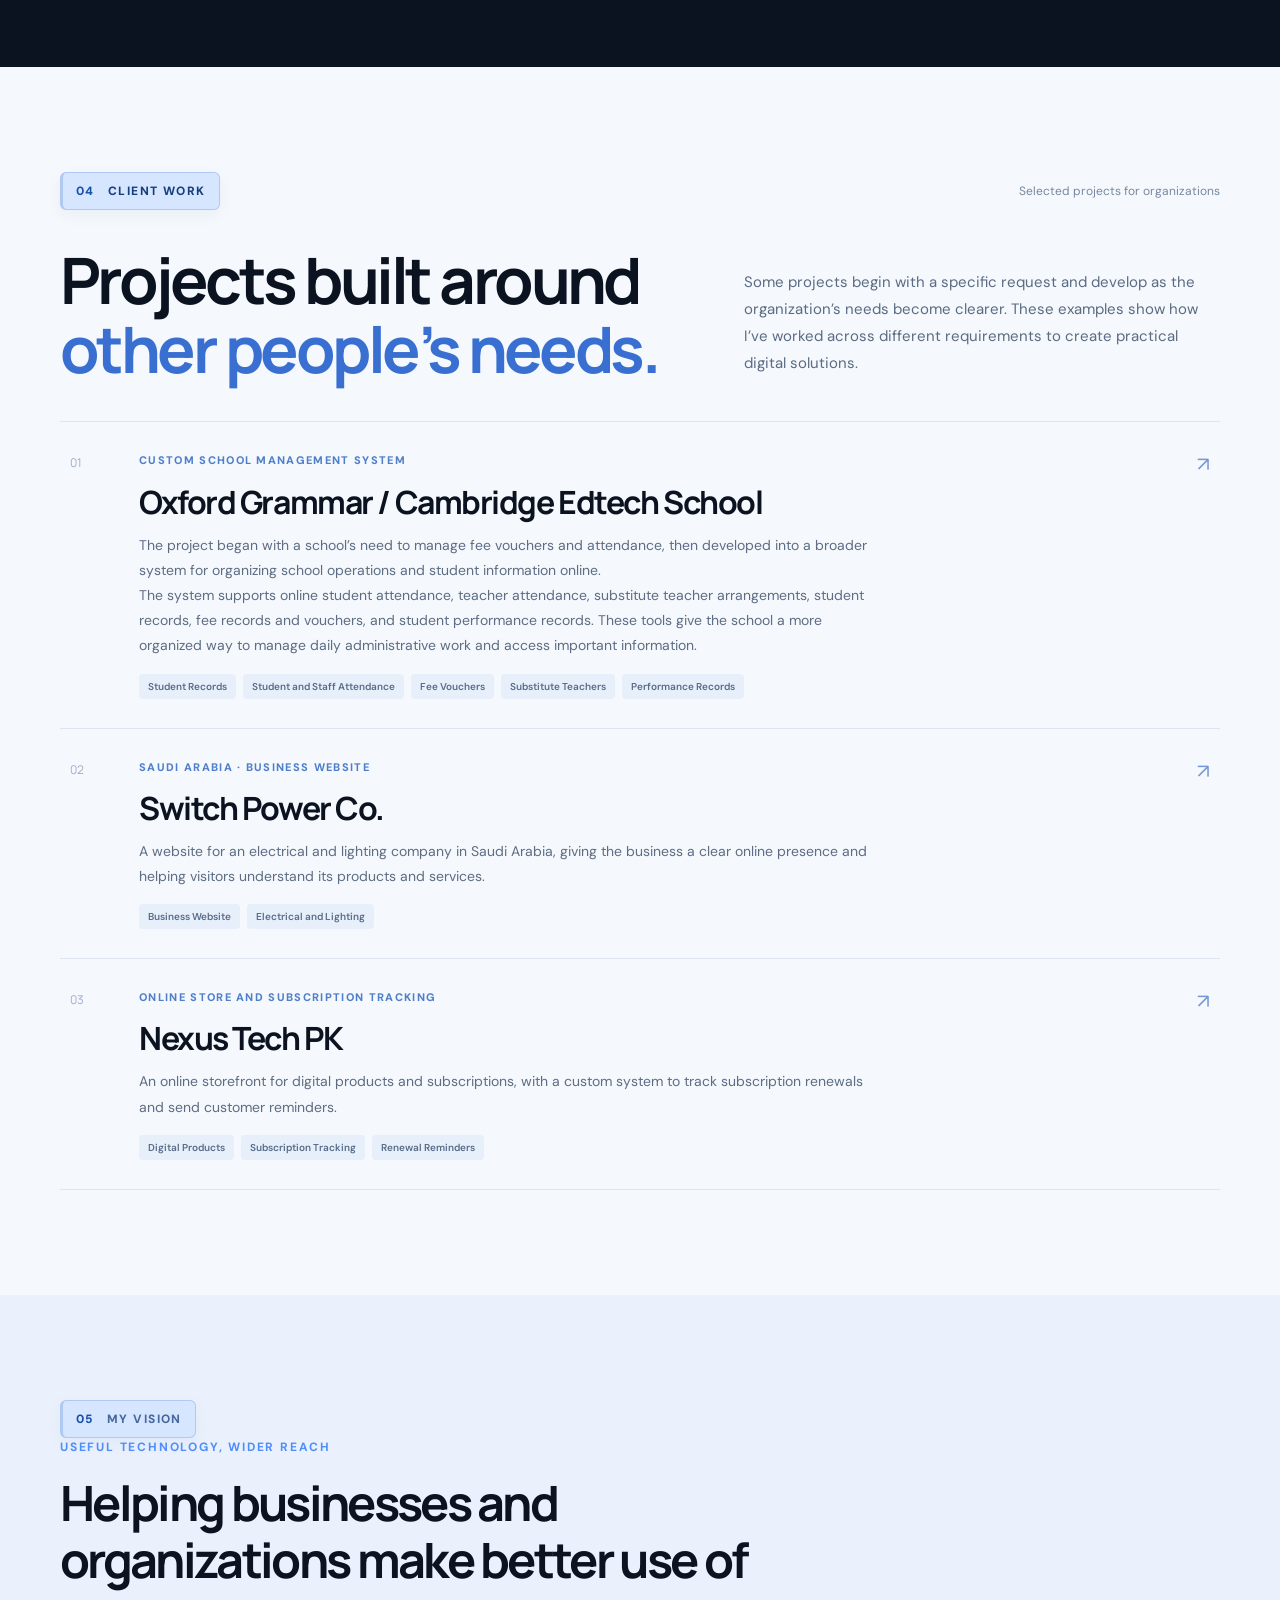
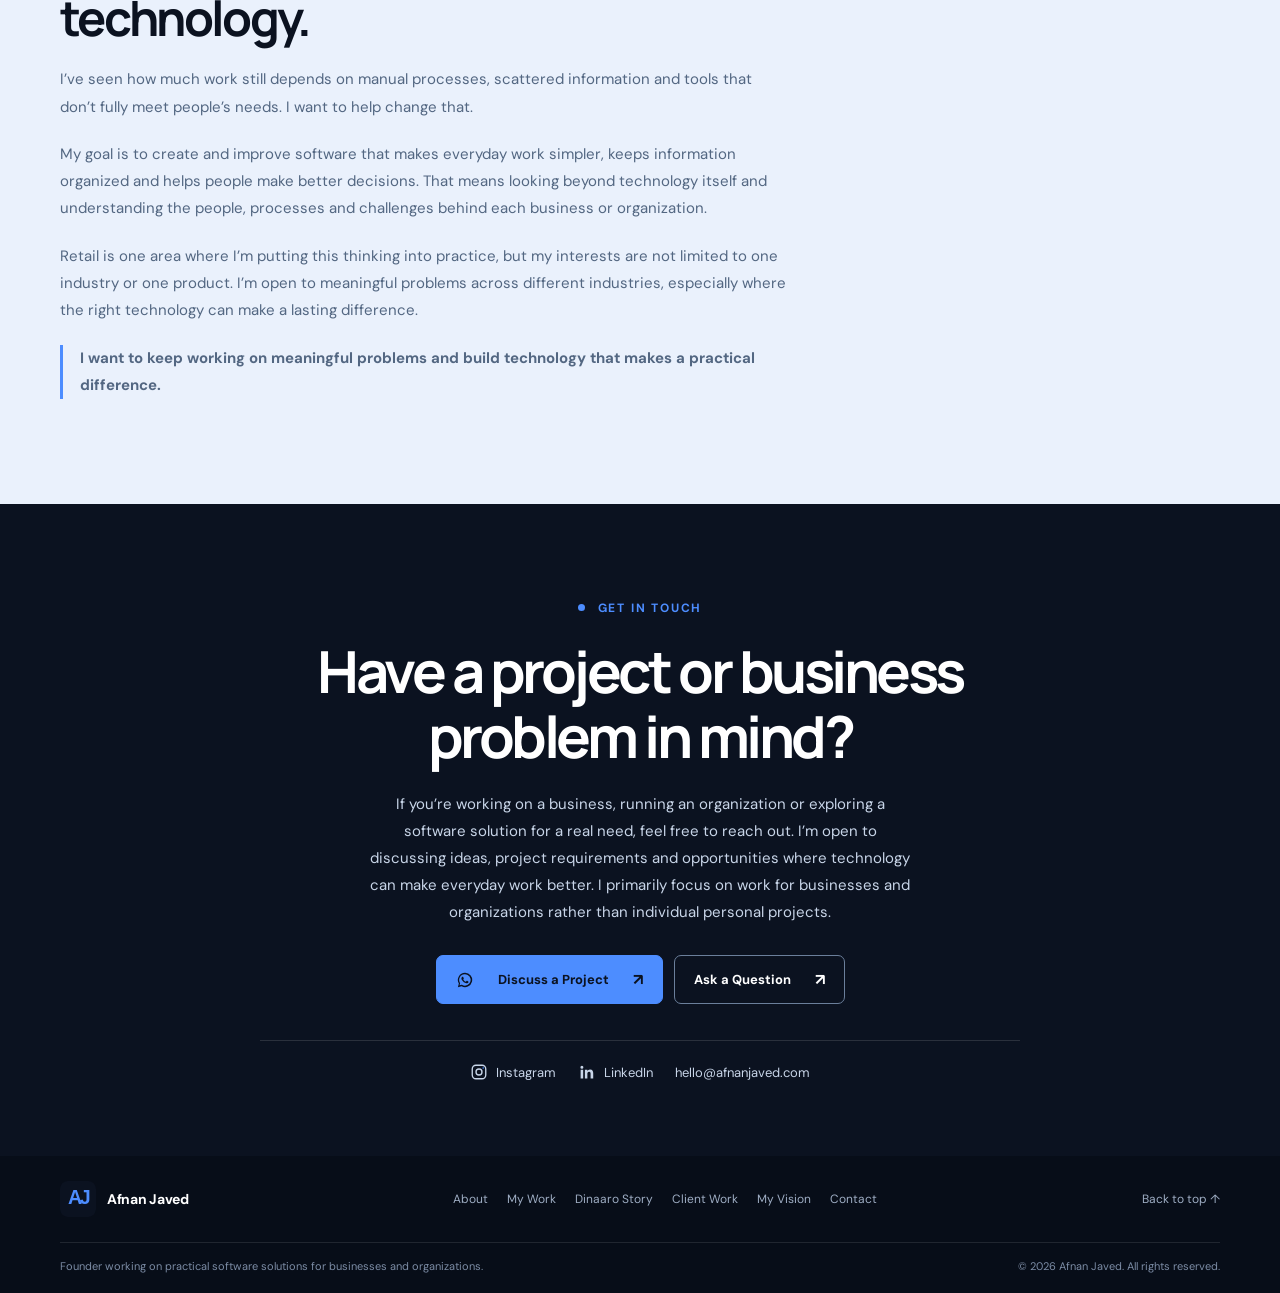
==== commit 7ed57eb4: "Remove Dinaaro milestones and school certificate from portfolio" ====
--- a/index.html
+++ b/index.html
@@ -179,7 +179,7 @@
                 </div>
               </div>
             </div>
-            <div class="milestones-label">DINAARO MILESTONES</div><div class="dinaaro-facts"><div><strong>PKR 1M+</strong><span>Transaction value processed</span></div><div><strong>2 retail shops</strong><span>In operational use</span></div><div><strong>1+ year</strong><span>Operational experience across Pakistan and Saudi Arabia</span></div></div>
+            
              
           </div>
         </article>
@@ -207,7 +207,7 @@
         <div class="client-intro"><h2 id="client-title">Projects built around <span>other people’s needs.</span></h2><p>Some projects begin with a specific request and develop as the organization’s needs become clearer. These examples show how I’ve worked across different requirements to create practical digital solutions.</p></div>
         <div class="client-list">
           <article class="client-item school-item">
-            <div class="client-number">01</div><div class="client-copy"><p class="client-type">CUSTOM SCHOOL MANAGEMENT SYSTEM</p><h3>Oxford Grammar / Cambridge Edtech School</h3><p>The project began with a school’s need to manage fee vouchers and attendance, then developed into a broader system for organizing school operations and student information online.</p><p>The system supports online student attendance, teacher attendance, substitute teacher arrangements, student records, fee records and vouchers, and student performance records. These tools give the school a more organized way to manage daily administrative work and access important information.</p><p><strong>Recognition:</strong> The school presented me with a certificate in recognition of my work on the project.</p><div class="recognition-image"><picture><source srcset="/assets/oxford-recognition.webp" type="image/webp"><source srcset="/assets/oxford-recognition.jpg" type="image/jpeg"><img src="/assets/oxford-recognition.svg" alt="Recognition certificate for the Oxford Grammar and Cambridge Edtech School project"></picture></div><div class="client-tags"><span>Student Records</span><span>Student and Staff Attendance</span><span>Fee Vouchers</span><span>Substitute Teachers</span><span>Performance Records</span></div></div><div class="client-arrow" aria-hidden="true">↗</div>
+            <div class="client-number">01</div><div class="client-copy"><p class="client-type">CUSTOM SCHOOL MANAGEMENT SYSTEM</p><h3>Oxford Grammar / Cambridge Edtech School</h3><p>The project began with a school’s need to manage fee vouchers and attendance, then developed into a broader system for organizing school operations and student information online.</p><p>The system supports online student attendance, teacher attendance, substitute teacher arrangements, student records, fee records and vouchers, and student performance records. These tools give the school a more organized way to manage daily administrative work and access important information.</p><div class="client-tags"><span>Student Records</span><span>Student and Staff Attendance</span><span>Fee Vouchers</span><span>Substitute Teachers</span><span>Performance Records</span></div></div><div class="client-arrow" aria-hidden="true">↗</div>
           </article>
           <article class="client-item">
             <div class="client-number">02</div><div class="client-copy"><p class="client-type">SAUDI ARABIA · BUSINESS WEBSITE</p><h3>Switch Power Co.</h3><p>A website for an electrical and lighting company in Saudi Arabia, giving the business a clear online presence and helping visitors understand its products and services.</p><div class="client-tags"><span>Business Website</span><span>Electrical and Lighting</span></div> </div><div class="client-arrow" aria-hidden="true">↗</div>
--- a/styles.css
+++ b/styles.css
@@ -163,79 +163,49 @@
   }
 }
 
-/* Desktop: center section labels above their content and keep the highlight snug */
+
+/* Consistent section alignment across desktop and mobile */
 @media (min-width:761px){
   .about-grid,
   .story-grid,
   .vision-grid{
-    grid-template-columns:minmax(0,900px);
-    justify-content:center;
+    grid-template-columns:minmax(0,1fr);
+    justify-content:stretch;
     gap:28px;
-  }
-  .about-grid > .section-kicker,
-  .story-grid > .section-kicker,
-  .vision-grid > .section-kicker{
-    grid-column:1;
-    justify-self:center;
-    align-self:start;
-    width:max-content;
-    height:auto;
-    min-height:0;
-    padding:10px 13px;
-    margin:0;
   }
   .about-content,
   .story-content,
   .vision-content{
     grid-column:1;
     min-width:0;
-  }
-}
-
-
-/* WhatsApp contact link and natural section label placement */
-.nav-whatsapp{
+    width:100%;
+  }
+  .about-columns{
+    grid-template-columns:minmax(0,1fr);
+  }
+  .about-grid .section-kicker,
+  .story-grid .section-kicker,
+  .vision-grid .section-kicker{
+    justify-self:start;
+  }
+}
+.whatsapp-icon{
+  display:inline-block;
+  width:18px;
+  height:18px;
+  flex:0 0 18px;
+  color:#25D366;
+  vertical-align:middle;
+}
+.site-nav .nav-contact{
   display:inline-flex;
   align-items:center;
   justify-content:center;
-  width:40px;
-  height:40px;
-  flex:0 0 auto;
-  color:#25D366;
-  border:1px solid #315B4B;
-  border-radius:7px;
-  transition:background .2s,border-color .2s,transform .2s;
-}
-.nav-whatsapp svg{display:block;width:23px;height:23px}
-.nav-whatsapp:hover,.nav-whatsapp:focus-visible{
-  background:#25D36618;
-  border-color:#25D366;
-  transform:translateY(-1px);
-}
-.about-content > .section-kicker,
-.story-content > .section-kicker,
-.vision-content > .section-kicker{
-  margin:0 0 28px;
-}
-@media(max-width:1000px){
-  .site-nav{gap:12px}
-  .nav-whatsapp{width:36px;height:36px}
-  .nav-whatsapp svg{width:21px;height:21px}
-}
-@media(max-width:760px){
-  .site-nav .nav-whatsapp{
-    width:100%;
-    height:auto;
-    min-height:48px;
-    justify-content:flex-start;
-    gap:10px;
-    padding:12px 2px;
-    border:0;
-    border-bottom:1px solid #ffffff13;
-    border-radius:0;
-  }
-  .site-nav .nav-whatsapp::after{content:"WhatsApp";color:#D1D9E6;font-size:13px}
-  .about-content > .section-kicker,
-  .story-content > .section-kicker,
-  .vision-content > .section-kicker{margin-bottom:22px}
-}
+  gap:9px;
+}
+.site-nav .nav-contact .whatsapp-icon{width:19px;height:19px;flex-basis:19px}
+.button-primary .whatsapp-icon{color:var(--ink)}
+.button-outline .whatsapp-icon{color:#25D366}
+@media(max-width:760px){
+  .site-nav .nav-contact{justify-content:center}
+}
